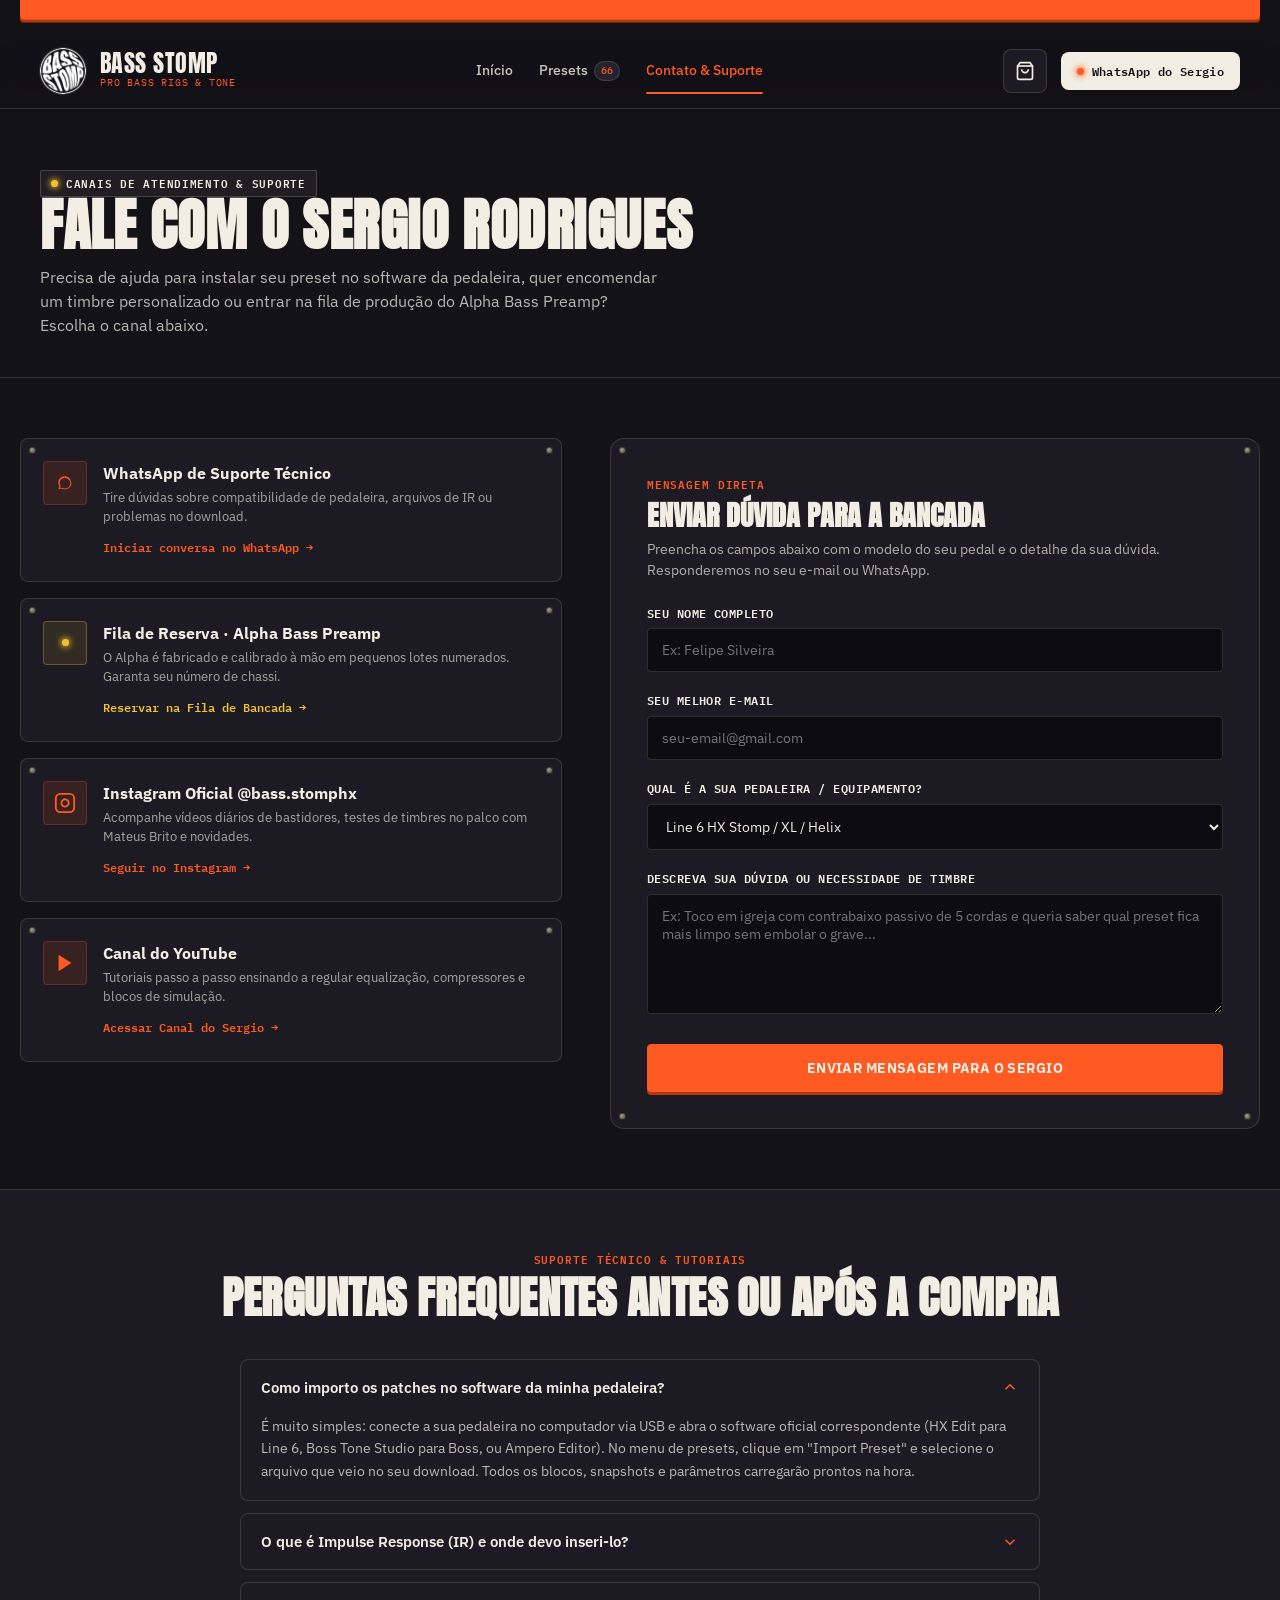
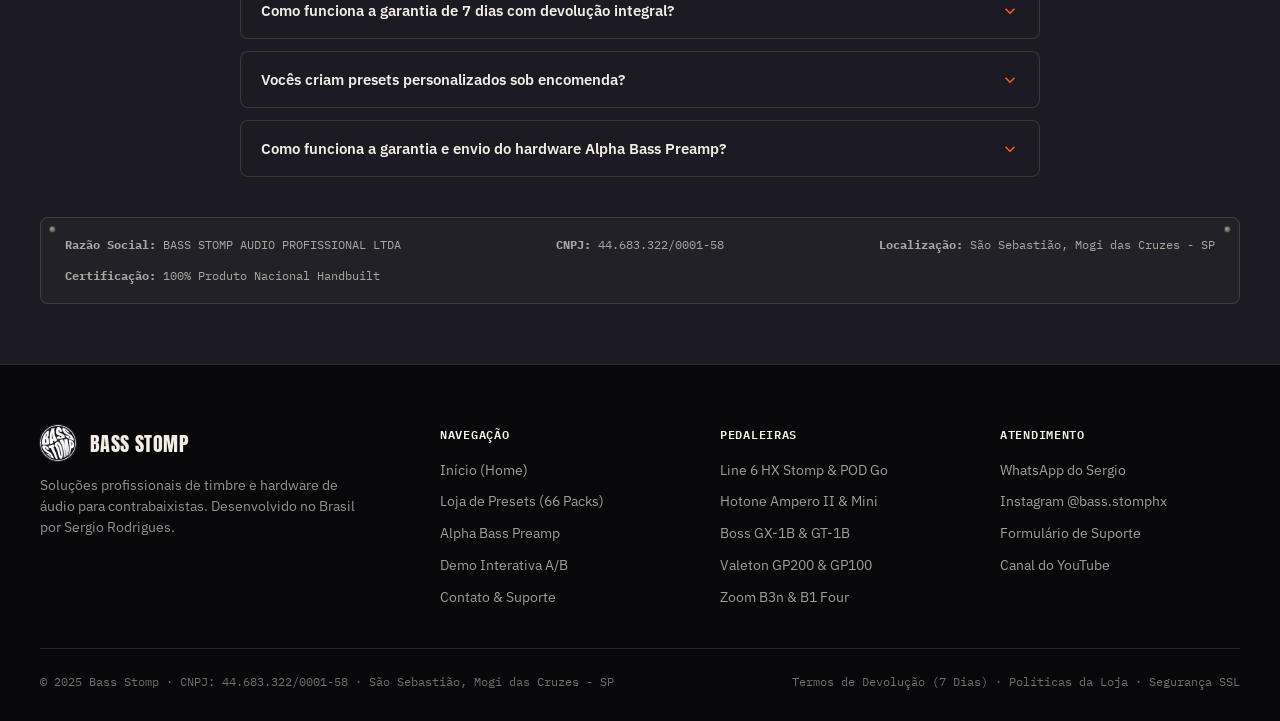
==== contato.html @ bd91298a "feat: website Bass Stomp, catálogo de produtos, scripts e identidade visual" ====
<!DOCTYPE html>
<html lang="pt-BR">
<head>
  <meta charset="UTF-8">
  <meta name="viewport" content="width=device-width, initial-scale=1.0">
  <title>Contato & Suporte Técnico — Fale com Sergio Rodrigues | Bass Stomp</title>
  <meta name="description" content="Tire dúvidas sobre presets para pedaleiras, suporte de instalação em HX Edit, Ampero e Boss, ou reserve seu pedal Alpha Bass Preamp direto com Sergio Rodrigues.">
  
  <!-- Fonts -->
  <link rel="preconnect" href="https://fonts.googleapis.com">
  <link rel="preconnect" href="https://fonts.gstatic.com" crossorigin>
  <link href="https://fonts.googleapis.com/css2?family=Anton&family=IBM+Plex+Mono:ital,wght@0,400;0,500;0,600;0,700;1,400&family=IBM+Plex+Sans:ital,wght@0,400;0,500;0,600;0,700;1,400&display=swap" rel="stylesheet">
  
  <!-- Styles -->
  <link rel="stylesheet" href="assets/css/style.css">
  
  <!-- Favicon -->
  <link rel="icon" type="image/png" href="assets/images/logo.png">
</head>
<body>

  <!-- Top Utility Bar -->
  <div class="top-bar">
    <div class="container top-bar-inner">
      <div class="top-bar-item">
        <span class="led"></span>
        <span>ATENDIMENTO DIRETO COM O FUNDADOR E BAIXISTA SERGIO RODRIGUES</span>
      </div>
      <div class="top-bar-item hide-mobile">
        <span>RESPOSTA RÁPIDA DE BAIXISTA PARA BAIXISTA</span>
      </div>
      <div class="top-bar-item">
        <a href="https://wa.me/5511999999999" target="_blank" class="top-bar-link">
          <svg width="13" height="13" viewBox="0 0 24 24" fill="currentColor"><path d="M12.031 6.172c-3.181 0-5.767 2.586-5.768 5.766-.001 1.298.38 2.27 1.019 3.287l-.711 2.598 2.669-.699c.969.54 1.771.821 2.79.822h.001c3.182 0 5.768-2.587 5.768-5.768 0-3.18-2.586-5.766-5.769-5.766zm6.91 5.766c-.001 3.816-3.102 6.918-6.909 6.918-1.22 0-2.378-.32-3.411-.93l-3.801.996 1.017-3.714c-.694-1.077-1.066-2.316-1.066-3.61 0-3.816 3.102-6.918 6.909-6.918 3.808.001 6.909 3.103 6.909 6.918z"/></svg>
          Abrir WhatsApp Direto
        </a>
      </div>
    </div>
  </div>

  <!-- Header -->
  <header class="site-header">
    <div class="container header-inner">
      
      <!-- Brand Lockup -->
      <a href="index.html" class="brand-lockup">
        <div class="brand-seal">
          <img src="assets/images/logo.png" alt="Selo Bass Stomp" />
        </div>
        <div class="brand-text">
          <span class="brand-name">BASS STOMP</span>
          <span class="brand-tagline">Pro Bass Rigs & Tone</span>
        </div>
      </a>

      <!-- Navigation Links -->
      <nav class="main-nav">
        <a href="index.html" class="nav-link">Início</a>
        <a href="loja.html" class="nav-link">
          Presets
          <span class="nav-badge-count">66</span>
        </a>
        <a href="contato.html" class="nav-link active">Contato & Suporte</a>
      </nav>

      <!-- Actions (Cart & CTA) -->
      <div class="header-actions">
        <button id="cart-trigger" class="btn-cart" aria-label="Abrir Carrinho">
          <svg width="20" height="20" viewBox="0 0 24 24" fill="none" stroke="currentColor" stroke-width="2"><path d="M6 2L3 6v14a2 2 0 0 0 2 2h14a2 2 0 0 0 2-2V6l-3-4z"></path><line x1="3" y1="6" x2="21" y2="6"></line><path d="M16 10a4 4 0 0 1-8 0"></path></svg>
          <span id="cart-badge" class="cart-count" style="display: none;">0</span>
        </button>

        <a href="https://wa.me/5511999999999" target="_blank" class="btn-whatsapp-header hide-mobile">
          <span class="led orange"></span>
          WhatsApp do Sergio
        </a>

        <button id="menu-toggle-btn" class="btn-menu-toggle" aria-label="Abrir Menu">
          <svg width="22" height="22" viewBox="0 0 24 24" fill="none" stroke="currentColor" stroke-width="2"><line x1="3" y1="12" x2="21" y2="12"></line><line x1="3" y1="6" x2="21" y2="6"></line><line x1="3" y1="18" x2="21" y2="18"></line></svg>
        </button>
      </div>

    </div>
  </header>

  <!-- Mobile Drawer Menu -->
  <div id="mobile-drawer-nav" class="mobile-nav-drawer">
    <a href="index.html" class="mobile-nav-link" onclick="document.getElementById('mobile-drawer-nav').classList.remove('active')">
      <span>Início</span>
    </a>
    <a href="loja.html" class="mobile-nav-link" onclick="document.getElementById('mobile-drawer-nav').classList.remove('active')">
      <span>Presets</span>
      <span class="nav-badge-count">66 packs</span>
    </a>
    <a href="contato.html" class="mobile-nav-link" onclick="document.getElementById('mobile-drawer-nav').classList.remove('active')">
      <span>Contato & Suporte</span>
      <span class="led orange"></span>
    </a>
    <a href="https://wa.me/5511999999999" target="_blank" class="btn-primary" style="margin-top: 8px; justify-content: center; font-size: 14px;">
      Tirar Dúvidas no WhatsApp
    </a>
  </div>

  <main>
    <!-- CONTACT HERO -->
    <section class="contact-hero">
      <div class="container">
        <div class="badge-eyebrow">
          <span class="led"></span>
          CANAIS DE ATENDIMENTO & SUPORTE
        </div>
        <h1 class="shop-hero-title">FALE COM O SERGIO RODRIGUES</h1>
        <p class="shop-hero-desc">
          Precisa de ajuda para instalar seu preset no software da pedaleira, quer encomendar um timbre personalizado ou entrar na fila de produção do Alpha Bass Preamp? Escolha o canal abaixo.
        </p>
      </div>
    </section>

    <!-- CONTACT MAIN SECTION -->
    <section>
      <div class="container contact-grid">
        
        <!-- Left Column: Direct Channels Cards -->
        <div class="contact-channels-list">
          
          <!-- Channel 1: WhatsApp Suporte -->
          <a href="https://wa.me/5511999999999?text=Ol%C3%A1%20Sergio,%20preciso%20de%20suporte%20t%C3%A9cnico%20com%20um%20pack%20da%20Bass%20Stomp!" target="_blank" class="contact-card plate">
            <div class="screw tl"></div><div class="screw tr"></div>
            <div class="contact-card-icon">
              <svg width="22" height="22" viewBox="0 0 24 24" fill="currentColor"><path d="M12.031 6.172c-3.181 0-5.767 2.586-5.768 5.766-.001 1.298.38 2.27 1.019 3.287l-.711 2.598 2.669-.699c.969.54 1.771.821 2.79.822h.001c3.182 0 5.768-2.587 5.768-5.768 0-3.18-2.586-5.766-5.769-5.766zm6.91 5.766c-.001 3.816-3.102 6.918-6.909 6.918-1.22 0-2.378-.32-3.411-.93l-3.801.996 1.017-3.714c-.694-1.077-1.066-2.316-1.066-3.61 0-3.816 3.102-6.918 6.909-6.918 3.808.001 6.909 3.103 6.909 6.918z"/></svg>
            </div>
            <div class="contact-card-info">
              <h4>WhatsApp de Suporte Técnico</h4>
              <p>Tire dúvidas sobre compatibilidade de pedaleira, arquivos de IR ou problemas no download.</p>
              <span class="contact-card-cta">Iniciar conversa no WhatsApp →</span>
            </div>
          </a>

          <!-- Channel 2: Reserva Alpha Preamp -->
          <a href="https://wa.me/5511999999999?text=Ol%C3%A1%20Sergio,%20quero%20reservar%20uma%20unidade%20do%20Alpha%20Bass%20Preamp%20na%20bancada!" target="_blank" class="contact-card plate">
            <div class="screw tl"></div><div class="screw tr"></div>
            <div class="contact-card-icon" style="color: var(--led); background: rgba(242,194,48,0.1); border-color: rgba(242,194,48,0.3);">
              <span class="led"></span>
            </div>
            <div class="contact-card-info">
              <h4>Fila de Reserva · Alpha Bass Preamp</h4>
              <p>O Alpha é fabricado e calibrado à mão em pequenos lotes numerados. Garanta seu número de chassi.</p>
              <span class="contact-card-cta" style="color: var(--led);">Reservar na Fila de Bancada →</span>
            </div>
          </a>

          <!-- Channel 3: Instagram Oficial -->
          <a href="https://www.instagram.com/bass.stomphx" target="_blank" class="contact-card plate">
            <div class="screw tl"></div><div class="screw tr"></div>
            <div class="contact-card-icon">
              <svg width="22" height="22" viewBox="0 0 24 24" fill="none" stroke="currentColor" stroke-width="2"><rect x="2" y="2" width="20" height="20" rx="5" ry="5"></rect><path d="M16 11.37A4 4 0 1 1 12.63 8 4 4 0 0 1 16 11.37z"></path><line x1="17.5" y1="6.5" x2="17.51" y2="6.5"></line></svg>
            </div>
            <div class="contact-card-info">
              <h4>Instagram Oficial @bass.stomphx</h4>
              <p>Acompanhe vídeos diários de bastidores, testes de timbres no palco com Mateus Brito e novidades.</p>
              <span class="contact-card-cta">Seguir no Instagram →</span>
            </div>
          </a>

          <!-- Channel 4: YouTube -->
          <a href="https://www.youtube.com/@sergio.rodrigues" target="_blank" class="contact-card plate">
            <div class="screw tl"></div><div class="screw tr"></div>
            <div class="contact-card-icon">
              <svg width="22" height="22" viewBox="0 0 24 24" fill="currentColor"><polygon points="5 3 19 12 5 21 5 3"></polygon></svg>
            </div>
            <div class="contact-card-info">
              <h4>Canal do YouTube</h4>
              <p>Tutoriais passo a passo ensinando a regular equalização, compressores e blocos de simulação.</p>
              <span class="contact-card-cta">Acessar Canal do Sergio →</span>
            </div>
          </a>

        </div>

        <!-- Right Column: Structured Support Form -->
        <div class="contact-form-plate plate">
          <div class="screw tl"></div><div class="screw tr"></div><div class="screw bl"></div><div class="screw br"></div>
          
          <div style="margin-bottom: 24px;">
            <div class="section-kicker">MENSAGEM DIRETA</div>
            <h3 style="font-family: var(--font-display); font-size: 28px; line-height: 1.1; margin-bottom: 8px;">
              ENVIAR DÚVIDA PARA A BANCADA
            </h3>
            <p style="font-size: 14px; color: rgba(242,238,228,0.7); line-height: 1.5;">
              Preencha os campos abaixo com o modelo do seu pedal e o detalhe da sua dúvida. Responderemos no seu e-mail ou WhatsApp.
            </p>
          </div>

          <form id="contact-support-form">
            
            <div class="form-group">
              <label class="form-label">Seu Nome Completo</label>
              <input type="text" name="name" required class="form-input" placeholder="Ex: Felipe Silveira" />
            </div>

            <div class="form-group">
              <label class="form-label">Seu Melhor E-mail</label>
              <input type="email" name="email" required class="form-input" placeholder="seu-email@gmail.com" />
            </div>

            <div class="form-group">
              <label class="form-label">Qual é a sua Pedaleira / Equipamento?</label>
              <select name="pedal" class="form-select">
                <option value="Line 6 HX Stomp / XL / Helix">Line 6 HX Stomp / XL / Helix</option>
                <option value="Line 6 POD Go">Line 6 POD Go / POD Express</option>
                <option value="Hotone Ampero II Stomp / Stage">Hotone Ampero II Stomp / Stage</option>
                <option value="Hotone Ampero Mini / One">Hotone Ampero Mini / One</option>
                <option value="Boss GX-1B / GT-1B">Boss GX-1B / GT-1B</option>
                <option value="Valeton GP200 / GP100">Valeton GP200 / GP100</option>
                <option value="Zoom B3n / B1 Four / B3">Zoom B3n / B1 Four / B3</option>
                <option value="Alpha Bass Preamp (Hardware)">Interesse no Alpha Bass Preamp (Hardware)</option>
                <option value="Outro / Baixo Direto na Mesa">Outro / Baixo Direto na Mesa</option>
              </select>
            </div>

            <div class="form-group">
              <label class="form-label">Descreva sua Dúvida ou Necessidade de Timbre</label>
              <textarea name="message" required class="form-textarea" placeholder="Ex: Toco em igreja com contrabaixo passivo de 5 cordas e queria saber qual preset fica mais limpo sem embolar o grave..."></textarea>
            </div>

            <button type="submit" class="btn-primary" style="width: 100%; justify-content: center; padding: 14px; font-size: 14px; margin-top: 10px;">
              Enviar Mensagem para o Sergio
            </button>

          </form>

        </div>

      </div>
    </section>

    <!-- SECTION: TECHNICAL FAQ DE INSTALAÇÃO & COMPATIBILIDADE -->
    <section class="section-faq" style="background: var(--ink-soft); border-top: 1px solid var(--line-dark);">
      <div class="container">
        
        <div style="text-align: center; margin-bottom: 40px;">
          <div class="section-kicker">SUPORTE TÉCNICO & TUTORIAIS</div>
          <h2 class="section-title">PERGUNTAS FREQUENTES ANTES OU APÓS A COMPRA</h2>
        </div>

        <div class="faq-grid">
          
          <div class="faq-item open">
            <button class="faq-question">
              <span>Como importo os patches no software da minha pedaleira?</span>
              <svg width="18" height="18" viewBox="0 0 24 24" fill="none" stroke="currentColor" stroke-width="2"><polyline points="6 9 12 15 18 9"></polyline></svg>
            </button>
            <div class="faq-answer">
              É muito simples: conecte a sua pedaleira no computador via USB e abra o software oficial correspondente (HX Edit para Line 6, Boss Tone Studio para Boss, ou Ampero Editor). No menu de presets, clique em "Import Preset" e selecione o arquivo que veio no seu download. Todos os blocos, snapshots e parâmetros carregarão prontos na hora.
            </div>
          </div>

          <div class="faq-item">
            <button class="faq-question">
              <span>O que é Impulse Response (IR) e onde devo inseri-lo?</span>
              <svg width="18" height="18" viewBox="0 0 24 24" fill="none" stroke="currentColor" stroke-width="2"><polyline points="6 9 12 15 18 9"></polyline></svg>
            </button>
            <div class="faq-answer">
              O Impulse Response é a captura acústica real de alta fidelidade de uma caixa acústica de baixo de estúdio (como Ampeg 8x10 ou Aguilar 4x10) com microfones valvulados. Dentro do software da sua pedaleira, importe o arquivo `.wav` na aba "Impulses" e verifique se o bloco de IR do patch está apontando para o slot onde você o colocou.
            </div>
          </div>

          <div class="faq-item">
            <button class="faq-question">
              <span>Como funciona a garantia de 7 dias com devolução integral?</span>
              <svg width="18" height="18" viewBox="0 0 24 24" fill="none" stroke="currentColor" stroke-width="2"><polyline points="6 9 12 15 18 9"></polyline></svg>
            </button>
            <div class="faq-answer">
              A Bass Stomp oferece garantia incondicional de 7 dias. Você tem uma semana inteira para testar os presets no seu ensaio, culto ou gravação. Se você achar que o timbre não encaixou no seu instrumento, envie uma mensagem no WhatsApp do Sergio informando o e-mail da compra e faremos o estorno integral via Pix ou cartão.
            </div>
          </div>

          <div class="faq-item">
            <button class="faq-question">
              <span>Vocês criam presets personalizados sob encomenda?</span>
              <svg width="18" height="18" viewBox="0 0 24 24" fill="none" stroke="currentColor" stroke-width="2"><polyline points="6 9 12 15 18 9"></polyline></svg>
            </button>
            <div class="faq-answer">
              Sim! Caso você toque em uma banda com repertório muito específico ou queira emular o timbre exato de um baixista de referência, mande uma mensagem pelo formulário acima ou diretamente no WhatsApp do Sergio com os detalhes do seu som.
            </div>
          </div>

          <div class="faq-item">
            <button class="faq-question">
              <span>Como funciona a garantia e envio do hardware Alpha Bass Preamp?</span>
              <svg width="18" height="18" viewBox="0 0 24 24" fill="none" stroke="currentColor" stroke-width="2"><polyline points="6 9 12 15 18 9"></polyline></svg>
            </button>
            <div class="faq-answer">
              O pedal Alpha Bass Preamp possui 1 ano de garantia total contra qualquer defeito de fabricação. Cada unidade é montada com componentes analógicos selecionados de baixo ruído, testada em bancada e enviada para todo o Brasil com código de rastreamento pelos Correios ou transportadora.
            </div>
          </div>

        </div>

        <!-- Official Registry Details Strip -->
        <div class="company-badge-strip plate">
          <div class="screw tl"></div><div class="screw tr"></div>
          <div>
            <strong>Razão Social:</strong> BASS STOMP AUDIO PROFISSIONAL LTDA
          </div>
          <div>
            <strong>CNPJ:</strong> 44.683.322/0001-58
          </div>
          <div>
            <strong>Localização:</strong> São Sebastião, Mogi das Cruzes - SP
          </div>
          <div>
            <strong>Certificação:</strong> 100% Produto Nacional Handbuilt
          </div>
        </div>

      </div>
    </section>

  </main>

  <!-- FOOTER -->
  <footer class="site-footer">
    <div class="container">
      
      <!-- Links Grid -->
      <div class="footer-grid">
        <div>
          <div class="brand-lockup">
            <div class="brand-seal" style="width: 36px; height: 36px;">
              <img src="assets/images/logo.png" alt="Selo Bass Stomp" />
            </div>
            <span class="brand-name" style="font-size: 20px;">BASS STOMP</span>
          </div>
          <p class="footer-brand-p">
            Soluções profissionais de timbre e hardware de áudio para contrabaixistas. Desenvolvido no Brasil por Sergio Rodrigues.
          </p>
        </div>

        <div>
          <div class="footer-col-title">Navegação</div>
          <ul class="footer-links">
            <li><a href="index.html">Início (Home)</a></li>
            <li><a href="loja.html">Loja de Presets (66 Packs)</a></li>
            <li><a href="index.html#alpha-preamp">Alpha Bass Preamp</a></li>
            <li><a href="index.html#demo-alpha">Demo Interativa A/B</a></li>
            <li><a href="contato.html">Contato & Suporte</a></li>
          </ul>
        </div>

        <div>
          <div class="footer-col-title">Pedaleiras</div>
          <ul class="footer-links">
            <li><a href="loja.html">Line 6 HX Stomp & POD Go</a></li>
            <li><a href="loja.html">Hotone Ampero II & Mini</a></li>
            <li><a href="loja.html">Boss GX-1B & GT-1B</a></li>
            <li><a href="loja.html">Valeton GP200 & GP100</a></li>
            <li><a href="loja.html">Zoom B3n & B1 Four</a></li>
          </ul>
        </div>

        <div>
          <div class="footer-col-title">Atendimento</div>
          <ul class="footer-links">
            <li><a href="https://wa.me/5511999999999" target="_blank">WhatsApp do Sergio</a></li>
            <li><a href="https://www.instagram.com/bass.stomphx" target="_blank">Instagram @bass.stomphx</a></li>
            <li><a href="contato.html">Formulário de Suporte</a></li>
            <li><a href="index.html#videos">Canal do YouTube</a></li>
          </ul>
        </div>
      </div>

      <!-- Bottom Bar -->
      <div class="footer-bottom">
        <div>
          © 2025 Bass Stomp · CNPJ: 44.683.322/0001-58 · São Sebastião, Mogi das Cruzes - SP
        </div>
        <div>
          <span>Termos de Devolução (7 Dias)</span> · 
          <span>Políticas da Loja</span> · 
          <span>Segurança SSL</span>
        </div>
      </div>

    </div>
  </footer>

  <!-- CART DRAWER OVERLAY -->
  <div id="cart-drawer-overlay" class="cart-drawer-overlay">
    <div class="cart-drawer">
      <div class="cart-header">
        <div class="cart-title">SEU CARRINHO</div>
        <button id="cart-close" class="btn-close-modal" style="position: static;" aria-label="Fechar">✕</button>
      </div>

      <div id="cart-items-container" class="cart-items-list">
        <!-- Cart Items -->
      </div>

      <div class="cart-footer">
        <div class="cart-total-row">
          <span>Total:</span>
          <strong id="cart-total-val">R$ 0,00</strong>
        </div>
        <button id="btn-checkout" class="btn-checkout">
          Finalizar Compra Segura
        </button>
      </div>
    </div>
  </div>

  <!-- Scripts -->
  <script src="assets/js/products-data.js"></script>
  <script src="assets/js/main.js"></script>
</body>
</html>
---- assets/css/style.css ----
/* ==========================================================================
   BASS STOMP — DESIGN SYSTEM & STORE STYLES
   Visual Identity Spec: bass-stomp-design-tokens.md
   ========================================================================== */

@import url('https://fonts.googleapis.com/css2?family=Anton&family=IBM+Plex+Mono:ital,wght@0,400;0,500;0,600;0,700;1,400&family=IBM+Plex+Sans:ital,wght@0,400;0,500;0,600;0,700;1,400&display=swap');

:root {
  /* Brand Palette */
  --ink: #131217;
  --bone: #F2EEE4;
  --paper: #FBF9F4;
  --orange: #FF5A22;
  --orange-dim: #D6431A;
  --lowend: #26324F;
  --led: #F2C230;
  --line-dark: rgba(242, 238, 228, 0.14);
  --line-light: rgba(19, 18, 23, 0.14);
  --ink-soft: #1c1a22;
  --ink-surface: #24222c;

  /* Typography */
  --font-display: 'Anton', sans-serif;
  --font-body: 'IBM Plex Sans', -apple-system, BlinkMacSystemFont, sans-serif;
  --font-mono: 'IBM Plex Mono', monospace;

  /* Layout */
  --container-max: 1240px;
  --radius-sm: 4px;
  --radius-md: 8px;
  --radius-lg: 14px;
  --radius-pill: 9999px;
  --transition: all 0.22s cubic-bezier(0.16, 1, 0.3, 1);
}

/* Reset & Base */
*, *::before, *::after {
  box-sizing: border-box;
  margin: 0;
  padding: 0;
}

html {
  font-size: 16px;
  scroll-behavior: smooth;
  -webkit-text-size-adjust: 100%;
}

body {
  background-color: var(--ink);
  color: var(--bone);
  font-family: var(--font-body);
  line-height: 1.55;
  -webkit-font-smoothing: antialiased;
  -moz-osx-font-smoothing: grayscale;
  overflow-x: hidden;
}

img {
  max-width: 100%;
  height: auto;
  display: block;
}

a {
  color: inherit;
  text-decoration: none;
  transition: var(--transition);
}

button, input, select, textarea {
  font-family: inherit;
  font-size: inherit;
  color: inherit;
}

button {
  cursor: pointer;
  border: none;
  background: none;
}

.container {
  width: 100%;
  max-width: var(--container-max);
  margin-left: auto;
  margin-right: auto;
  padding-left: 20px;
  padding-right: 20px;
}

/* Halftone Texture Overlay (Hero only) */
.hero.has-halftone::before {
  content: "";
  position: absolute;
  inset: 0;
  background-image: radial-gradient(rgba(242, 238, 228, 0.07) 1.5px, transparent 1.5px);
  background-size: 14px 14px;
  pointer-events: none;
  z-index: 1;
}

/* Plate / Hardware Screw Aesthetic */
.plate {
  position: relative;
  background: var(--ink-soft);
  border: 1px solid var(--line-dark);
  border-radius: var(--radius-sm);
}
.screw {
  position: absolute;
  width: 7px;
  height: 7px;
  border-radius: 50%;
  background: radial-gradient(circle at 35% 30%, #a8a297, #534e45 75%);
  box-shadow: inset 0 0 0 1px rgba(0, 0, 0, 0.5);
  pointer-events: none;
}
.screw.tl { top: 8px; left: 8px; }
.screw.tr { top: 8px; right: 8px; }
.screw.bl { bottom: 8px; left: 8px; }
.screw.br { bottom: 8px; right: 8px; }

/* LED Indicator */
.led {
  display: inline-block;
  width: 7px;
  height: 7px;
  border-radius: 50%;
  background-color: var(--led);
  box-shadow: 0 0 6px 1px var(--led);
  animation: ledPulse 2s infinite ease-in-out;
}
.led.orange {
  background-color: var(--orange);
  box-shadow: 0 0 6px 1px var(--orange);
}
@keyframes ledPulse {
  0%, 100% { opacity: 1; transform: scale(1); }
  50% { opacity: 0.65; transform: scale(0.92); }
}

/* Footswitch Graphic */
.footswitch-ring {
  width: 24px;
  height: 24px;
  border-radius: 50%;
  border: 2px solid var(--orange);
  display: inline-flex;
  align-items: center;
  justify-content: center;
  position: relative;
}
.footswitch-ring::after {
  content: "";
  width: 6px;
  height: 6px;
  border-radius: 50%;
  background: var(--orange);
}

/* Eyebrow badge — Dymo / Stamped Gear Label */
.badge-eyebrow {
  display: inline-flex;
  align-items: center;
  gap: 8px;
  font-family: var(--font-mono);
  font-size: 10.5px;
  font-weight: 600;
  letter-spacing: 0.07em;
  text-transform: uppercase;
  color: var(--bone);
  background: rgba(242, 238, 228, 0.06);
  border: 1px solid rgba(242, 238, 228, 0.18);
  padding: 4px 10px;
  border-radius: 2px;
}

/* ==========================================================================
   TOP UTILITY BAR
   ========================================================================== */
.top-bar {
  background: #0b0a0d;
  border-bottom: 1px solid var(--line-dark);
  padding: 8px 0;
  font-family: var(--font-mono);
  font-size: 11px;
  color: rgba(242, 238, 228, 0.7);
  letter-spacing: 0.03em;
}
.top-bar-inner {
  display: flex;
  align-items: center;
  justify-content: space-between;
  gap: 16px;
}
.top-bar-item {
  display: flex;
  align-items: center;
  gap: 8px;
}
.top-bar-link {
  color: var(--bone);
  font-weight: 600;
  display: flex;
  align-items: center;
  gap: 6px;
}
.top-bar-link:hover {
  color: var(--orange);
}

/* ==========================================================================
   SITE HEADER & NAV
   ========================================================================== */
.site-header {
  position: sticky;
  top: 0;
  z-index: 100;
  background: rgba(19, 18, 23, 0.94);
  backdrop-filter: blur(12px);
  -webkit-backdrop-filter: blur(12px);
  border-bottom: 1px solid var(--line-dark);
  transition: var(--transition);
}
.header-inner {
  display: flex;
  align-items: center;
  justify-content: space-between;
  height: 74px;
}

/* Horizontal Brand Lockup */
.brand-lockup {
  display: flex;
  align-items: center;
  gap: 14px;
}
.brand-seal {
  width: 46px;
  height: 46px;
  border-radius: 50%;
  background: var(--ink);
  display: flex;
  align-items: center;
  justify-content: center;
  box-shadow: 0 0 0 1px var(--line-dark);
  flex-shrink: 0;
  overflow: hidden;
}
.brand-seal img {
  width: 100%;
  height: 100%;
  object-fit: contain;
  filter: invert(1);
}
.brand-text {
  display: flex;
  flex-direction: column;
}
.brand-name {
  font-family: var(--font-display);
  font-size: 24px;
  line-height: 0.95;
  letter-spacing: 0.02em;
  color: var(--bone);
}
.brand-tagline {
  font-family: var(--font-mono);
  font-size: 10px;
  color: var(--orange);
  letter-spacing: 0.08em;
  text-transform: uppercase;
}

/* Navigation Links */
.main-nav {
  display: flex;
  align-items: center;
  gap: 26px;
}
.nav-link {
  font-size: 14px;
  font-weight: 500;
  color: rgba(242, 238, 228, 0.82);
  display: flex;
  align-items: center;
  gap: 6px;
  position: relative;
  padding: 8px 0;
}
.nav-link:hover, .nav-link.active {
  color: var(--bone);
}
.nav-link::after {
  content: "";
  position: absolute;
  bottom: 0;
  left: 0;
  width: 0;
  height: 2px;
  background: var(--orange);
  transition: var(--transition);
}
.nav-link:hover::after, .nav-link.active::after {
  width: 100%;
}
.nav-badge-count {
  font-family: var(--font-mono);
  font-size: 10px;
  background: var(--ink-surface);
  color: var(--orange);
  padding: 1px 6px;
  border-radius: var(--radius-pill);
  border: 1px solid var(--line-dark);
}

/* Header Actions */
.header-actions {
  display: flex;
  align-items: center;
  gap: 14px;
}
.btn-cart {
  position: relative;
  width: 44px;
  height: 44px;
  border-radius: var(--radius-md);
  background: var(--ink-soft);
  border: 1px solid var(--line-dark);
  display: flex;
  align-items: center;
  justify-content: center;
  color: var(--bone);
  transition: var(--transition);
}
.btn-cart:hover {
  border-color: var(--orange);
  color: var(--orange);
}
.cart-count {
  position: absolute;
  top: -6px;
  right: -6px;
  background: var(--orange);
  color: var(--paper);
  font-family: var(--font-mono);
  font-size: 11px;
  font-weight: 700;
  min-width: 20px;
  height: 20px;
  border-radius: 50%;
  display: flex;
  align-items: center;
  justify-content: center;
  box-shadow: 0 2px 6px rgba(0, 0, 0, 0.4);
}
.btn-whatsapp-header {
  display: inline-flex;
  align-items: center;
  gap: 8px;
  font-family: var(--font-mono);
  font-size: 12px;
  font-weight: 600;
  letter-spacing: 0.03em;
  color: var(--ink);
  background: var(--bone);
  padding: 10px 16px;
  border-radius: var(--radius-md);
  transition: var(--transition);
}
.btn-whatsapp-header:hover {
  background: var(--orange);
  color: var(--bone);
}
.btn-menu-toggle {
  display: none;
  width: 42px;
  height: 42px;
  border-radius: var(--radius-md);
  background: var(--ink-soft);
  border: 1px solid var(--line-dark);
  align-items: center;
  justify-content: center;
  color: var(--bone);
}

/* ==========================================================================
   HERO SECTION
   ========================================================================== */
.hero {
  position: relative;
  padding: 60px 0 80px;
  border-bottom: 1px solid var(--line-dark);
  overflow: hidden;
}
.hero::after {
  content: "";
  position: absolute;
  right: 0;
  bottom: 0;
  width: 600px;
  height: 600px;
  background: radial-gradient(circle, rgba(255, 90, 34, 0.08) 0%, transparent 70%);
  pointer-events: none;
}
.hero-grid {
  display: grid;
  grid-template-columns: 1.15fr 0.85fr;
  gap: 50px;
  align-items: center;
  position: relative;
  z-index: 2;
}
.hero-content {
  display: flex;
  flex-direction: column;
}
.hero-title {
  font-family: var(--font-display);
  font-size: clamp(48px, 6.2vw, 84px);
  line-height: 0.92;
  letter-spacing: 0.01em;
  text-transform: uppercase;
  margin-top: 18px;
  margin-bottom: 22px;
}
.hero-title .highlight-orange {
  color: var(--orange);
}
.hero-desc {
  font-size: 18px;
  line-height: 1.6;
  color: rgba(242, 238, 228, 0.84);
  max-width: 580px;
  margin-bottom: 32px;
}
.hero-actions {
  display: flex;
  flex-wrap: wrap;
  align-items: center;
  gap: 16px;
  margin-bottom: 36px;
}
.btn-primary {
  display: inline-flex;
  align-items: center;
  justify-content: center;
  gap: 10px;
  background: var(--orange);
  color: var(--bone);
  font-family: var(--font-body);
  font-size: 14.5px;
  font-weight: 700;
  letter-spacing: 0.03em;
  text-transform: uppercase;
  padding: 14px 24px;
  border-radius: 4px;
  border: 1px solid var(--orange);
  box-shadow: 0 3px 0 #b3380e;
  transition: var(--transition);
}
.btn-primary:hover {
  background: var(--orange-dim);
  border-color: var(--orange-dim);
  box-shadow: 0 1px 0 #b3380e;
  transform: translateY(2px);
}
.btn-secondary {
  display: inline-flex;
  align-items: center;
  justify-content: center;
  gap: 10px;
  background: transparent;
  color: var(--bone);
  font-family: var(--font-mono);
  font-size: 13px;
  font-weight: 600;
  letter-spacing: 0.02em;
  padding: 13px 22px;
  border-radius: 4px;
  border: 1px solid var(--line-dark);
  transition: var(--transition);
}
.btn-secondary:hover {
  background: rgba(242, 238, 228, 0.06);
  border-color: var(--bone);
  color: var(--bone);
}

/* Hero Rig Specs Inscription Bar (Replaces generic SaaS counters) */
.hero-rig-specs {
  display: flex;
  flex-direction: column;
  gap: 10px;
  padding-top: 24px;
  border-top: 1px solid var(--line-dark);
}
.rig-spec-item {
  display: flex;
  align-items: baseline;
  gap: 12px;
}
.rig-spec-code {
  font-family: var(--font-mono);
  font-size: 11px;
  font-weight: 600;
  letter-spacing: 0.06em;
  color: var(--orange);
  background: rgba(255, 90, 34, 0.1);
  border: 1px solid rgba(255, 90, 34, 0.25);
  padding: 2px 7px;
  border-radius: 2px;
  flex-shrink: 0;
}
.rig-spec-desc {
  font-size: 13.5px;
  color: rgba(242, 238, 228, 0.72);
}

/* Hero Visual / Sergio Photo Frame */
.hero-visual {
  position: relative;
}
.sergio-card {
  position: relative;
  background: var(--ink-soft);
  border: 1px solid var(--line-dark);
  border-radius: var(--radius-lg);
  overflow: hidden;
  box-shadow: 0 24px 48px rgba(0, 0, 0, 0.5);
}
.sergio-photo-wrap {
  position: relative;
  aspect-ratio: 4 / 4.8;
  overflow: hidden;
  background: #0a090c;
}
.sergio-photo-wrap img {
  width: 100%;
  height: 100%;
  object-fit: cover;
  object-position: top center;
  filter: contrast(1.1) grayscale(0.2);
  transition: transform 0.6s ease;
}
.sergio-card:hover .sergio-photo-wrap img {
  transform: scale(1.03);
}
.sergio-photo-overlay {
  position: absolute;
  inset: 0;
  background: linear-gradient(to top, rgba(19, 18, 23, 0.95) 0%, rgba(19, 18, 23, 0.2) 50%, transparent 100%);
}
.sergio-badge-seal {
  position: absolute;
  top: 18px;
  right: 18px;
  width: 64px;
  height: 64px;
  border-radius: 50%;
  background: rgba(19, 18, 23, 0.85);
  backdrop-filter: blur(8px);
  border: 1px solid var(--line-dark);
  display: flex;
  align-items: center;
  justify-content: center;
  z-index: 3;
}
.sergio-badge-seal img {
  width: 80%;
  height: 80%;
  object-fit: contain;
  filter: invert(1);
}
.sergio-caption {
  position: absolute;
  bottom: 0;
  left: 0;
  right: 0;
  padding: 24px;
  z-index: 3;
}
.sergio-name {
  font-family: var(--font-display);
  font-size: 26px;
  letter-spacing: 0.02em;
  margin-bottom: 4px;
}
.sergio-role {
  font-family: var(--font-mono);
  font-size: 12px;
  color: var(--orange);
  letter-spacing: 0.04em;
  margin-bottom: 8px;
}
.sergio-quote {
  font-size: 13px;
  color: rgba(242, 238, 228, 0.76);
  font-style: italic;
}

/* Floating Rig Tag */
.floating-rig-tag {
  position: absolute;
  bottom: -20px;
  left: -20px;
  background: var(--paper);
  color: var(--ink);
  border-radius: var(--radius-md);
  padding: 14px 18px;
  box-shadow: 0 16px 32px rgba(0, 0, 0, 0.4);
  border: 1px solid var(--line-light);
  display: flex;
  align-items: center;
  gap: 12px;
  z-index: 4;
}
.rig-icon {
  width: 36px;
  height: 36px;
  background: var(--ink);
  color: var(--bone);
  border-radius: 50%;
  display: flex;
  align-items: center;
  justify-content: center;
}
.rig-info {
  display: flex;
  flex-direction: column;
}
.rig-title {
  font-family: var(--font-body);
  font-size: 13px;
  font-weight: 700;
  line-height: 1.2;
}
.rig-sub {
  font-family: var(--font-mono);
  font-size: 10.5px;
  color: #6c665a;
}

/* ==========================================================================
   PEDALBOARD SELECTOR SECTION (CLEAR CONTRAST BREAK: BONE / PAPER)
   ========================================================================== */
.section-pedaleiras {
  padding: 70px 0 60px;
  background: var(--bone);
  color: var(--ink);
  border-bottom: 1px solid var(--line-light);
}
.section-pedaleiras .section-kicker {
  font-family: var(--font-mono);
  font-size: 11px;
  font-weight: 600;
  letter-spacing: 0.08em;
  color: var(--orange-dim);
  text-transform: uppercase;
  margin-bottom: 8px;
}
.section-pedaleiras .section-title {
  font-family: var(--font-display);
  font-size: clamp(32px, 4vw, 44px);
  line-height: 1;
  letter-spacing: 0.01em;
  color: var(--ink);
}
.section-pedaleiras .section-sub {
  font-size: 15px;
  color: #554f44;
  max-width: 500px;
  margin-top: 6px;
}

/* Brand Filter Tabs (Tactile Toggle Buttons) */
.brand-filters {
  display: flex;
  flex-wrap: wrap;
  gap: 8px;
  margin-bottom: 24px;
}
.filter-btn {
  font-family: var(--font-mono);
  font-size: 11.5px;
  font-weight: 600;
  letter-spacing: 0.04em;
  padding: 8px 14px;
  border-radius: 3px;
  background: var(--paper);
  color: #4a453d;
  border: 1px solid rgba(19, 18, 23, 0.16);
  transition: var(--transition);
}
.filter-btn:hover {
  color: var(--ink);
  border-color: rgba(19, 18, 23, 0.35);
  background: #ffffff;
}
.filter-btn.active {
  background: var(--orange);
  color: var(--bone);
  border-color: var(--orange);
}

/* Search Input on Light Section */
.search-box {
  position: relative;
  max-width: 320px;
  width: 100%;
}
.search-box input {
  width: 100%;
  background: var(--paper);
  border: 1px solid rgba(19, 18, 23, 0.2);
  border-radius: 4px;
  padding: 10px 14px 10px 38px;
  font-size: 13px;
  color: var(--ink);
  transition: var(--transition);
}
.search-box input:focus {
  outline: none;
  border-color: var(--orange);
  background: #ffffff;
  box-shadow: 0 0 0 2px rgba(255, 90, 34, 0.2);
}
.search-box svg {
  position: absolute;
  top: 50%;
  left: 12px;
  transform: translateY(-50%);
  color: #726b5e;
  pointer-events: none;
}

/* Pedaleiras Grid on Bone */
.pedaleiras-grid {
  display: grid;
  grid-template-columns: repeat(8, 1fr);
  gap: 14px;
}
.pedal-card {
  background: var(--paper);
  border: 1px solid rgba(19, 18, 23, 0.12);
  border-radius: 4px;
  padding: 16px 12px 14px;
  display: flex;
  flex-direction: column;
  align-items: center;
  text-align: center;
  position: relative;
  transition: var(--transition);
  cursor: pointer;
  box-shadow: 0 2px 6px rgba(19, 18, 23, 0.04);
}
.pedal-card:hover, .pedal-card.active {
  transform: translateY(-3px);
  border-color: var(--orange);
  background: #ffffff;
  box-shadow: 0 8px 20px rgba(19, 18, 23, 0.1);
}
.pedal-thumb-wrap {
  width: 80px;
  height: 80px;
  display: flex;
  align-items: center;
  justify-content: center;
  margin-bottom: 12px;
  filter: drop-shadow(0 4px 8px rgba(0, 0, 0, 0.6));
}
.pedal-thumb-wrap img {
  max-width: 100%;
  max-height: 100%;
  object-fit: contain;
  transition: transform 0.3s ease;
}
.pedal-card:hover .pedal-thumb-wrap img {
  transform: scale(1.08);
}
.pedal-name {
  font-family: var(--font-body);
  font-size: 13px;
  font-weight: 700;
  line-height: 1.25;
  color: var(--ink);
  margin-bottom: 4px;
}
.pedal-count {
  font-family: var(--font-mono);
  font-size: 10.5px;
  color: #6b6457;
}

/* ==========================================================================
   PRODUCTS CATALOG & BEST SELLERS
   ========================================================================== */
.section-products {
  padding: 70px 0 80px;
}
.products-toolbar {
  display: flex;
  align-items: center;
  justify-content: space-between;
  margin-bottom: 28px;
  flex-wrap: wrap;
  gap: 16px;
}
.catalog-controls {
  display: flex;
  align-items: center;
  gap: 16px;
  flex-wrap: wrap;
}
.sort-dropdown {
  background: var(--ink-soft);
  color: var(--bone);
  border: 1px solid var(--line-dark);
  border-radius: var(--radius-sm);
  padding: 7px 12px;
  font-family: var(--font-mono);
  font-size: 12px;
  cursor: pointer;
  transition: var(--transition);
}
.sort-dropdown:focus {
  outline: none;
  border-color: var(--orange);
}

/* Products Grid */
.products-grid {
  display: grid;
  grid-template-columns: repeat(4, 1fr);
  gap: 20px;
}

/* Product Card — Ficha Técnica Design */
.product-card {
  background: var(--ink-soft);
  border: 1px solid var(--line-dark);
  border-radius: var(--radius-md);
  overflow: hidden;
  display: flex;
  flex-direction: column;
  transition: var(--transition);
  position: relative;
}
.product-card:hover {
  transform: translateY(-4px);
  border-color: rgba(255, 90, 34, 0.5);
  box-shadow: 0 16px 36px rgba(0, 0, 0, 0.55);
}

/* Product Media */
.product-media {
  position: relative;
  aspect-ratio: 1 / 1;
  background: #0e0d11;
  overflow: hidden;
  display: flex;
  align-items: center;
  justify-content: center;
}
.product-media img {
  width: 100%;
  height: 100%;
  object-fit: cover;
  transition: transform 0.4s ease;
}
.product-card:hover .product-media img {
  transform: scale(1.05);
}

/* Product Ribbon — Metal Tag / Stamped Ribbon */
.product-ribbon {
  position: absolute;
  top: 10px;
  left: 10px;
  display: inline-flex;
  align-items: center;
  gap: 5px;
  font-family: var(--font-mono);
  font-size: 10px;
  font-weight: 700;
  letter-spacing: 0.06em;
  text-transform: uppercase;
  padding: 3px 8px;
  border-radius: 2px;
  background: rgba(19, 18, 23, 0.92);
  border: 1px solid rgba(242, 238, 228, 0.2);
  color: var(--bone);
  z-index: 2;
}
.product-ribbon.bestseller {
  border-color: var(--led);
  color: var(--led);
}
.product-ribbon.new {
  border-color: var(--orange);
  color: var(--orange);
}

/* Quick View Overlay Button */
.btn-quick-view {
  position: absolute;
  bottom: 12px;
  left: 12px;
  right: 12px;
  background: rgba(19, 18, 23, 0.92);
  backdrop-filter: blur(8px);
  border: 1px solid var(--line-dark);
  color: var(--bone);
  font-family: var(--font-mono);
  font-size: 11.5px;
  font-weight: 600;
  letter-spacing: 0.04em;
  text-transform: uppercase;
  padding: 8px 12px;
  border-radius: var(--radius-sm);
  display: flex;
  align-items: center;
  justify-content: center;
  gap: 6px;
  opacity: 0;
  transform: translateY(10px);
  transition: var(--transition);
  z-index: 3;
}
.product-card:hover .btn-quick-view {
  opacity: 1;
  transform: translateY(0);
}
.btn-quick-view:hover {
  background: var(--orange);
  border-color: var(--orange);
  color: var(--bone);
}

/* Product Content — Ficha Técnica Spec */
.product-body {
  padding: 18px 16px 16px;
  display: flex;
  flex-direction: column;
  flex-grow: 1;
}
.product-pedal-spec {
  font-family: var(--font-mono);
  font-size: 11px;
  font-weight: 500;
  letter-spacing: 0.04em;
  color: rgba(242, 238, 228, 0.6);
  text-transform: uppercase;
  margin-bottom: 6px;
  display: flex;
  align-items: center;
  gap: 6px;
}
.product-pedal-spec .dot {
  color: var(--orange);
}
.product-title {
  font-family: var(--font-body);
  font-size: 16px;
  font-weight: 700;
  line-height: 1.3;
  color: var(--bone);
  margin-bottom: 12px;
  flex-grow: 1;
}
.product-title a:hover {
  color: var(--orange);
}

/* Tech Spec Knobs / Parameters Row */
.product-tech-params {
  display: flex;
  gap: 6px;
  margin-bottom: 14px;
  font-family: var(--font-mono);
  font-size: 10px;
  color: rgba(242, 238, 228, 0.65);
}
.tech-tag {
  background: rgba(242, 238, 228, 0.05);
  border: 1px solid rgba(242, 238, 228, 0.1);
  padding: 2px 7px;
  border-radius: var(--radius-sm);
  letter-spacing: 0.02em;
}

/* Product Footer (Price + Buy Pill) */
.product-footer {
  display: flex;
  align-items: center;
  justify-content: space-between;
  padding-top: 14px;
  border-top: 1px solid var(--line-dark);
}
.price-container {
  display: flex;
  flex-direction: column;
}
.price-old {
  font-family: var(--font-mono);
  font-size: 11px;
  color: rgba(242, 238, 228, 0.45);
  text-decoration: line-through;
  line-height: 1;
  margin-bottom: 2px;
}
.price-current {
  font-family: var(--font-mono);
  font-size: 18px;
  font-weight: 700;
  color: var(--bone);
  line-height: 1;
}

/* Stomp Orange Price Buy CTA (Tactile Gear Button) */
.btn-buy-pill {
  background: var(--orange);
  color: var(--bone);
  font-family: var(--font-mono);
  font-size: 11.5px;
  font-weight: 700;
  letter-spacing: 0.04em;
  text-transform: uppercase;
  padding: 7px 12px;
  border-radius: 3px;
  display: inline-flex;
  align-items: center;
  gap: 6px;
  box-shadow: 0 2px 0 #b3380e;
  transition: var(--transition);
}
.btn-buy-pill:hover {
  background: var(--orange-dim);
  box-shadow: 0 1px 0 #b3380e;
  transform: translateY(1px);
}

/* ==========================================================================
   INTERACTIVE A/B TONE TESTER SECTION
   ========================================================================== */
.section-tone-tester {
  padding: 70px 0;
  background: #0b0a0d;
  border-top: 1px solid var(--line-dark);
  border-bottom: 1px solid var(--line-dark);
  position: relative;
}
.tone-tester-card {
  background: var(--ink-soft);
  border: 1px solid var(--line-dark);
  border-radius: var(--radius-lg);
  padding: 40px;
  position: relative;
}
.tone-tester-grid {
  display: grid;
  grid-template-columns: 1fr 1.2fr;
  gap: 40px;
  align-items: center;
}
.tone-tester-info h3 {
  font-family: var(--font-display);
  font-size: 36px;
  line-height: 1;
  margin-bottom: 14px;
}
.tone-tester-info p {
  color: rgba(242, 238, 228, 0.78);
  font-size: 15px;
  margin-bottom: 24px;
}
.tone-knobs-preview {
  display: flex;
  gap: 16px;
}
.tone-knob-item {
  display: flex;
  flex-direction: column;
  align-items: center;
  gap: 6px;
}
.tone-dial {
  width: 44px;
  height: 44px;
  border-radius: 50%;
  background: conic-gradient(from -130deg, var(--orange) 0deg, var(--orange) 220deg, rgba(242, 238, 228, 0.15) 220deg);
  display: flex;
  align-items: center;
  justify-content: center;
}
.tone-dial::after {
  content: "";
  width: 14px;
  height: 14px;
  border-radius: 50%;
  background: var(--ink);
  border: 2px solid var(--bone);
}
.tone-dial-label {
  font-family: var(--font-mono);
  font-size: 10.5px;
  color: var(--orange);
  letter-spacing: 0.05em;
}

/* Tone Player UI */
.tone-player-box {
  background: #09080c;
  border: 1px solid var(--line-dark);
  border-radius: var(--radius-md);
  padding: 24px;
  display: flex;
  flex-direction: column;
  gap: 20px;
}
.player-head {
  display: flex;
  align-items: center;
  justify-content: space-between;
}
.player-track-info {
  display: flex;
  flex-direction: column;
}
.track-title {
  font-family: var(--font-body);
  font-weight: 700;
  font-size: 15px;
}
.track-spec {
  font-family: var(--font-mono);
  font-size: 11px;
  color: rgba(242, 238, 228, 0.55);
}

/* A/B Switcher Footswitch Bar */
.ab-switcher {
  display: flex;
  background: var(--ink-soft);
  border-radius: var(--radius-pill);
  padding: 4px;
  border: 1px solid var(--line-dark);
}
.ab-btn {
  flex: 1;
  font-family: var(--font-mono);
  font-size: 12px;
  font-weight: 600;
  letter-spacing: 0.04em;
  padding: 10px 18px;
  border-radius: var(--radius-pill);
  color: rgba(242, 238, 228, 0.7);
  display: flex;
  align-items: center;
  justify-content: center;
  gap: 8px;
  transition: var(--transition);
}
.ab-btn.active {
  background: var(--orange);
  color: var(--bone);
  box-shadow: 0 2px 10px rgba(255, 90, 34, 0.4);
}
.ab-btn.bypass.active {
  background: #393645;
  color: var(--bone);
  box-shadow: none;
}

/* Waveform Visualizer */
.waveform-container {
  height: 60px;
  display: flex;
  align-items: center;
  justify-content: center;
  gap: 4px;
  background: rgba(242, 238, 228, 0.03);
  border-radius: var(--radius-sm);
  padding: 0 16px;
}
.wave-bar {
  width: 4px;
  background: rgba(242, 238, 228, 0.2);
  border-radius: 2px;
  transition: height 0.15s ease, background-color 0.2s ease;
}
.playing .wave-bar {
  background: var(--orange);
  animation: wavePulse 1.2s infinite ease-in-out;
}
.bypass-mode.playing .wave-bar {
  background: rgba(242, 238, 228, 0.5);
  animation: wavePulseQuiet 1.2s infinite ease-in-out;
}
@keyframes wavePulse {
  0%, 100% { transform: scaleY(0.3); }
  50% { transform: scaleY(1); }
}
@keyframes wavePulseQuiet {
  0%, 100% { transform: scaleY(0.2); }
  50% { transform: scaleY(0.5); }
}

.player-controls {
  display: flex;
  align-items: center;
  justify-content: space-between;
}
.btn-play-trigger {
  display: inline-flex;
  align-items: center;
  gap: 8px;
  background: var(--bone);
  color: var(--ink);
  font-family: var(--font-mono);
  font-size: 13px;
  font-weight: 700;
  padding: 10px 20px;
  border-radius: var(--radius-pill);
  transition: var(--transition);
}
.btn-play-trigger:hover {
  background: var(--orange);
  color: var(--bone);
}
.player-meta-note {
  font-family: var(--font-mono);
  font-size: 11px;
  color: rgba(242, 238, 228, 0.5);
}

/* ==========================================================================
   ALPHA BASS PREAMP SPOTLIGHT
   ========================================================================== */
.section-alpha {
  padding: 80px 0;
  background: var(--paper);
  color: var(--ink);
  position: relative;
}
.section-alpha .plate {
  background: var(--bone);
  border-color: var(--line-light);
}
.alpha-grid {
  display: grid;
  grid-template-columns: 1fr 1fr;
  gap: 50px;
  align-items: center;
}
.alpha-image-wrap {
  position: relative;
  background: var(--bone);
  border-radius: var(--radius-lg);
  overflow: hidden;
  border: 1px solid var(--line-light);
  box-shadow: 0 16px 36px rgba(19, 18, 23, 0.12);
}
.alpha-image-wrap img {
  width: 100%;
  height: auto;
  object-fit: cover;
}
.alpha-badge-tag {
  position: absolute;
  top: 16px;
  left: 16px;
  background: var(--ink);
  color: var(--bone);
  font-family: var(--font-mono);
  font-size: 10.5px;
  font-weight: 700;
  letter-spacing: 0.06em;
  padding: 4px 10px;
  border-radius: 2px;
}
.alpha-content h2 {
  font-family: var(--font-display);
  font-size: clamp(38px, 4.5vw, 56px);
  line-height: 0.95;
  margin-bottom: 16px;
}
.alpha-desc {
  font-size: 16px;
  color: #43403a;
  line-height: 1.6;
  margin-bottom: 24px;
}
.alpha-specs-list {
  display: grid;
  grid-template-columns: repeat(2, 1fr);
  gap: 14px;
  margin-bottom: 26px;
}
.alpha-spec-card {
  background: var(--paper);
  border: 1px solid var(--line-light);
  border-radius: var(--radius-sm);
  padding: 12px 14px;
}
.alpha-spec-param {
  font-family: var(--font-mono);
  font-size: 11px;
  font-weight: 600;
  color: var(--orange-dim);
  letter-spacing: 0.05em;
  margin-bottom: 4px;
}
.alpha-spec-detail {
  font-size: 13px;
  font-weight: 600;
  color: var(--ink);
}

/* Boutique Handbuilt Serial Plate */
.alpha-serial-plate {
  display: flex;
  flex-direction: column;
  gap: 6px;
  background: var(--paper);
  border: 1px solid var(--line-light);
  border-left: 3px solid var(--orange);
  border-radius: 3px;
  padding: 12px 16px;
  margin-bottom: 24px;
}
.serial-badge {
  display: flex;
  align-items: center;
  gap: 8px;
}
.serial-number {
  font-family: var(--font-mono);
  font-size: 12px;
  font-weight: 700;
  color: var(--ink);
  letter-spacing: 0.05em;
}
.serial-specs {
  font-family: var(--font-mono);
  font-size: 11px;
  color: #6a6458;
  letter-spacing: 0.02em;
}

/* ==========================================================================
   YOUTUBE REVIEWS & VIDEOS SECTION
   ========================================================================== */
.section-videos {
  padding: 70px 0;
  background: var(--ink);
  border-top: 1px solid var(--line-dark);
}
.videos-grid {
  display: grid;
  grid-template-columns: repeat(4, 1fr);
  gap: 20px;
}
.video-card {
  background: var(--ink-soft);
  border: 1px solid var(--line-dark);
  border-radius: var(--radius-md);
  overflow: hidden;
  display: flex;
  flex-direction: column;
  transition: var(--transition);
  cursor: pointer;
}
.video-card:hover {
  transform: translateY(-4px);
  border-color: var(--orange);
}
.video-thumb-wrap {
  position: relative;
  aspect-ratio: 16 / 9;
  background: #000;
  overflow: hidden;
}
.video-thumb-wrap img {
  width: 100%;
  height: 100%;
  object-fit: cover;
  transition: transform 0.4s ease;
}
.video-card:hover .video-thumb-wrap img {
  transform: scale(1.05);
}
.btn-play-video {
  position: absolute;
  inset: 0;
  margin: auto;
  width: 44px;
  height: 44px;
  border-radius: 50%;
  background: rgba(255, 90, 34, 0.9);
  color: var(--bone);
  display: flex;
  align-items: center;
  justify-content: center;
  box-shadow: 0 4px 14px rgba(0, 0, 0, 0.5);
  transition: var(--transition);
}
.video-card:hover .btn-play-video {
  background: var(--orange);
  transform: scale(1.1);
}
.video-body {
  padding: 14px 16px 16px;
}
.video-title {
  font-family: var(--font-body);
  font-size: 14px;
  font-weight: 600;
  line-height: 1.35;
  color: var(--bone);
  margin-bottom: 6px;
  display: -webkit-box;
  -webkit-line-clamp: 2;
  -webkit-box-orient: vertical;
  overflow: hidden;
}
.video-channel {
  font-family: var(--font-mono);
  font-size: 11px;
  color: var(--orange);
}

/* ==========================================================================
   ABOUT SERGIO RODRIGUES SECTION (CLEAR CONTRAST BREAK: BONE / PAPER)
   ========================================================================== */
.section-about {
  padding: 85px 0;
  background: var(--bone);
  color: var(--ink);
  border-top: 1px solid var(--line-light);
}
.section-about .badge-eyebrow {
  background: rgba(19, 18, 23, 0.06);
  border-color: rgba(19, 18, 23, 0.2);
  color: var(--ink);
}
.about-grid {
  display: grid;
  grid-template-columns: 0.9fr 1.1fr;
  gap: 50px;
  align-items: center;
}
.about-image-card {
  position: relative;
  border-radius: 6px;
  overflow: hidden;
  border: 1px solid var(--line-light);
  box-shadow: 0 16px 36px rgba(19, 18, 23, 0.12);
}
.about-image-card img {
  width: 100%;
  height: 100%;
  object-fit: cover;
  filter: grayscale(0.1) contrast(1.05);
}
.about-content h2 {
  font-family: var(--font-display);
  font-size: clamp(34px, 4vw, 48px);
  line-height: 1;
  color: var(--ink);
  margin-bottom: 16px;
}
.about-content p {
  color: #4a453d;
  font-size: 16px;
  line-height: 1.65;
  margin-bottom: 20px;
}
.about-badges-grid {
  display: grid;
  grid-template-columns: repeat(2, 1fr);
  gap: 14px;
  margin-top: 28px;
}
.about-badge {
  background: var(--paper);
  border: 1px solid var(--line-light);
  border-radius: 4px;
  padding: 14px 16px;
}
.about-badge-title {
  font-family: var(--font-mono);
  font-size: 11px;
  font-weight: 600;
  color: var(--orange-dim);
  letter-spacing: 0.04em;
  margin-bottom: 4px;
}
.about-badge-text {
  font-size: 14px;
  font-weight: 600;
  color: var(--ink);
}

/* ==========================================================================
   FOOTER & EMAIL CAPTURE
   ========================================================================== */
.site-footer {
  background: #08070a;
  border-top: 1px solid var(--line-dark);
  padding: 60px 0 30px;
  font-size: 14px;
  color: rgba(242, 238, 228, 0.7);
}
.footer-newsletter-card {
  background: var(--ink-soft);
  border: 1px solid var(--line-dark);
  border-radius: var(--radius-lg);
  padding: 36px 40px;
  margin-bottom: 50px;
  display: grid;
  grid-template-columns: 1.2fr 1fr;
  gap: 30px;
  align-items: center;
}
.newsletter-title {
  font-family: var(--font-display);
  font-size: 28px;
  color: var(--bone);
  line-height: 1.1;
  margin-bottom: 6px;
}
.newsletter-desc {
  font-size: 14px;
  color: rgba(242, 238, 228, 0.75);
}
.newsletter-form {
  display: flex;
  gap: 10px;
}
.newsletter-input {
  flex-grow: 1;
  background: #0f0e13;
  border: 1px solid var(--line-dark);
  border-radius: var(--radius-md);
  padding: 12px 16px;
  color: var(--bone);
  font-size: 14px;
}
.newsletter-input:focus {
  outline: none;
  border-color: var(--orange);
}
.footer-grid {
  display: grid;
  grid-template-columns: 1.5fr repeat(3, 1fr);
  gap: 40px;
  margin-bottom: 40px;
}
.footer-brand-p {
  font-size: 13.5px;
  color: rgba(242, 238, 228, 0.6);
  margin-top: 14px;
  max-width: 320px;
}
.footer-col-title {
  font-family: var(--font-mono);
  font-size: 12px;
  font-weight: 600;
  letter-spacing: 0.06em;
  color: var(--bone);
  text-transform: uppercase;
  margin-bottom: 16px;
}
.footer-links {
  list-style: none;
  display: flex;
  flex-direction: column;
  gap: 10px;
}
.footer-links a {
  color: rgba(242, 238, 228, 0.65);
  font-size: 13.5px;
}
.footer-links a:hover {
  color: var(--orange);
}
.footer-bottom {
  padding-top: 24px;
  border-top: 1px solid var(--line-dark);
  display: flex;
  align-items: center;
  justify-content: space-between;
  font-family: var(--font-mono);
  font-size: 11.5px;
  color: rgba(242, 238, 228, 0.45);
  flex-wrap: wrap;
  gap: 12px;
}

/* ==========================================================================
   PRODUCT DETAIL PAGE (PDP) SPECIFIC
   ========================================================================== */
.pdp-hero {
  padding: 40px 0 60px;
  border-bottom: 1px solid var(--line-dark);
}
.breadcrumb {
  font-family: var(--font-mono);
  font-size: 11.5px;
  color: rgba(242, 238, 228, 0.5);
  display: flex;
  align-items: center;
  gap: 8px;
  margin-bottom: 24px;
}
.breadcrumb a:hover {
  color: var(--orange);
}
.pdp-grid {
  display: grid;
  grid-template-columns: 1fr 1.15fr;
  gap: 48px;
  align-items: flex-start;
}
.pdp-gallery-main {
  background: var(--ink-soft);
  border: 1px solid var(--line-dark);
  border-radius: var(--radius-lg);
  overflow: hidden;
  aspect-ratio: 1 / 1;
  margin-bottom: 14px;
  display: flex;
  align-items: center;
  justify-content: center;
}
.pdp-gallery-main img {
  width: 100%;
  height: 100%;
  object-fit: cover;
}
.pdp-thumbs {
  display: flex;
  gap: 12px;
}
.pdp-thumb {
  width: 80px;
  height: 80px;
  border-radius: var(--radius-md);
  border: 1px solid var(--line-dark);
  overflow: hidden;
  background: var(--ink-soft);
  cursor: pointer;
  transition: var(--transition);
}
.pdp-thumb.active, .pdp-thumb:hover {
  border-color: var(--orange);
}
.pdp-thumb img {
  width: 100%;
  height: 100%;
  object-fit: cover;
}

/* PDP Info Column */
.pdp-title {
  font-family: var(--font-display);
  font-size: clamp(36px, 4.2vw, 52px);
  line-height: 1;
  letter-spacing: 0.01em;
  margin-bottom: 12px;
}
.pdp-price-box {
  display: flex;
  align-items: baseline;
  gap: 14px;
  margin-bottom: 20px;
}
.pdp-price-now {
  font-family: var(--font-mono);
  font-size: 32px;
  font-weight: 700;
  color: var(--orange);
}
.pdp-price-was {
  font-family: var(--font-mono);
  font-size: 16px;
  color: rgba(242, 238, 228, 0.45);
  text-decoration: line-through;
}
.pdp-installments {
  font-family: var(--font-mono);
  font-size: 12px;
  color: rgba(242, 238, 228, 0.7);
}

/* Stompbox Specs Card on PDP */
.stompbox-spec-card {
  background: var(--ink-soft);
  border: 1px solid var(--line-dark);
  border-radius: var(--radius-md);
  padding: 20px;
  margin-bottom: 26px;
}
.spec-header-pill {
  display: inline-flex;
  align-items: center;
  gap: 6px;
  font-family: var(--font-mono);
  font-size: 11px;
  font-weight: 600;
  color: var(--orange);
  letter-spacing: 0.05em;
  margin-bottom: 14px;
}
.stompbox-specs-grid {
  display: grid;
  grid-template-columns: repeat(2, 1fr);
  gap: 14px;
}
.spec-item {
  display: flex;
  flex-direction: column;
}
.spec-key {
  font-family: var(--font-mono);
  font-size: 11px;
  color: rgba(242, 238, 228, 0.5);
  margin-bottom: 2px;
}
.spec-val {
  font-family: var(--font-body);
  font-size: 13.5px;
  font-weight: 600;
  color: var(--bone);
}

/* Snapshots List */
.snapshots-list {
  display: flex;
  flex-direction: column;
  gap: 8px;
  margin-bottom: 26px;
}
.snapshot-row {
  display: flex;
  align-items: center;
  justify-content: space-between;
  background: rgba(242, 238, 228, 0.04);
  border: 1px solid var(--line-dark);
  border-radius: var(--radius-sm);
  padding: 8px 14px;
  font-family: var(--font-mono);
  font-size: 12px;
}
.snapshot-name {
  font-weight: 600;
  color: var(--bone);
}
.snapshot-type {
  color: var(--orange);
  font-size: 11px;
}

/* Purchase Actions Box */
.pdp-actions {
  display: flex;
  flex-direction: column;
  gap: 14px;
  margin-bottom: 28px;
}
.btn-pdp-buy {
  background: var(--orange);
  color: var(--bone);
  font-family: var(--font-body);
  font-size: 15px;
  font-weight: 700;
  letter-spacing: 0.03em;
  text-transform: uppercase;
  padding: 16px 24px;
  border-radius: 4px;
  border: 1px solid var(--orange);
  display: flex;
  align-items: center;
  justify-content: center;
  gap: 10px;
  box-shadow: 0 3px 0 #b3380e;
  transition: var(--transition);
}
.btn-pdp-buy:hover {
  background: var(--orange-dim);
  border-color: var(--orange-dim);
  transform: translateY(2px);
  box-shadow: 0 1px 0 #b3380e;
}
.pdp-guarantee-strip {
  display: flex;
  align-items: center;
  justify-content: space-between;
  padding: 14px 18px;
  background: var(--ink-soft);
  border: 1px solid var(--line-dark);
  border-radius: var(--radius-md);
  font-family: var(--font-mono);
  font-size: 11.5px;
  color: rgba(242, 238, 228, 0.7);
}
.pdp-guarantee-item {
  display: flex;
  align-items: center;
  gap: 6px;
}

/* FAQ Accordion */
.section-faq {
  padding: 60px 0;
  border-top: 1px solid var(--line-dark);
}
.faq-grid {
  display: flex;
  flex-direction: column;
  gap: 12px;
  max-width: 800px;
  margin: 0 auto;
}
.faq-item {
  background: var(--ink-soft);
  border: 1px solid var(--line-dark);
  border-radius: var(--radius-md);
  overflow: hidden;
}
.faq-question {
  width: 100%;
  padding: 18px 20px;
  display: flex;
  align-items: center;
  justify-content: space-between;
  font-family: var(--font-body);
  font-size: 15px;
  font-weight: 600;
  color: var(--bone);
  text-align: left;
}
.faq-question svg {
  transition: transform 0.25s ease;
  color: var(--orange);
}
.faq-item.open .faq-question svg {
  transform: rotate(180deg);
}
.faq-answer {
  padding: 0 20px 18px;
  font-size: 14px;
  color: rgba(242, 238, 228, 0.75);
  line-height: 1.6;
  display: none;
}
.faq-item.open .faq-answer {
  display: block;
}

/* ==========================================================================
   MODALS & SLIDE-OVER DRAWER
   ========================================================================== */
.modal-overlay {
  position: fixed;
  inset: 0;
  background: rgba(10, 9, 13, 0.8);
  backdrop-filter: blur(8px);
  z-index: 1000;
  display: flex;
  align-items: center;
  justify-content: center;
  padding: 20px;
  opacity: 0;
  pointer-events: none;
  transition: opacity 0.25s ease;
}
.modal-overlay.active {
  opacity: 1;
  pointer-events: auto;
}
.modal-window {
  background: var(--ink-soft);
  border: 1px solid var(--line-dark);
  border-radius: var(--radius-lg);
  max-width: 720px;
  width: 100%;
  max-height: 90vh;
  overflow-y: auto;
  position: relative;
  box-shadow: 0 25px 60px rgba(0, 0, 0, 0.7);
  transform: translateY(20px);
  transition: transform 0.25s cubic-bezier(0.16, 1, 0.3, 1);
}
.modal-overlay.active .modal-window {
  transform: translateY(0);
}
.btn-close-modal {
  position: absolute;
  top: 16px;
  right: 16px;
  width: 36px;
  height: 36px;
  border-radius: 50%;
  background: var(--ink);
  border: 1px solid var(--line-dark);
  color: var(--bone);
  display: flex;
  align-items: center;
  justify-content: center;
  z-index: 10;
  transition: var(--transition);
}
.btn-close-modal:hover {
  background: var(--orange);
  color: var(--bone);
}

/* Cart Drawer */
.cart-drawer-overlay {
  position: fixed;
  inset: 0;
  background: rgba(10, 9, 13, 0.75);
  backdrop-filter: blur(4px);
  z-index: 1050;
  opacity: 0;
  pointer-events: none;
  transition: opacity 0.25s ease;
}
.cart-drawer-overlay.active {
  opacity: 1;
  pointer-events: auto;
}
.cart-drawer {
  position: fixed;
  top: 0;
  right: 0;
  width: 100%;
  max-width: 420px;
  height: 100%;
  background: var(--ink-soft);
  border-left: 1px solid var(--line-dark);
  z-index: 1060;
  display: flex;
  flex-direction: column;
  transform: translateX(100%);
  transition: transform 0.3s cubic-bezier(0.16, 1, 0.3, 1);
}
.cart-drawer-overlay.active .cart-drawer {
  transform: translateX(0);
}
.cart-header {
  padding: 20px;
  border-bottom: 1px solid var(--line-dark);
  display: flex;
  align-items: center;
  justify-content: space-between;
}
.cart-title {
  font-family: var(--font-display);
  font-size: 22px;
  letter-spacing: 0.02em;
}
.cart-items-list {
  flex-grow: 1;
  overflow-y: auto;
  padding: 20px;
  display: flex;
  flex-direction: column;
  gap: 16px;
}
.cart-item-row {
  display: flex;
  gap: 14px;
  padding-bottom: 16px;
  border-bottom: 1px solid var(--line-dark);
}
.cart-item-thumb {
  width: 64px;
  height: 64px;
  border-radius: var(--radius-sm);
  background: #000;
  overflow: hidden;
  flex-shrink: 0;
}
.cart-item-thumb img {
  width: 100%;
  height: 100%;
  object-fit: cover;
}
.cart-item-info {
  flex-grow: 1;
  display: flex;
  flex-direction: column;
}
.cart-item-name {
  font-weight: 600;
  font-size: 14px;
  line-height: 1.25;
  margin-bottom: 4px;
}
.cart-item-pedal {
  font-family: var(--font-mono);
  font-size: 11px;
  color: var(--orange);
  margin-bottom: 6px;
}
.cart-item-price {
  font-family: var(--font-mono);
  font-size: 14px;
  font-weight: 700;
}
.cart-item-remove {
  font-family: var(--font-mono);
  font-size: 11px;
  color: rgba(242, 238, 228, 0.4);
  align-self: flex-start;
  margin-top: 4px;
}
.cart-item-remove:hover {
  color: var(--orange);
}
.cart-footer {
  padding: 20px;
  border-top: 1px solid var(--line-dark);
  background: #0d0c10;
}
.cart-total-row {
  display: flex;
  align-items: center;
  justify-content: space-between;
  margin-bottom: 16px;
  font-family: var(--font-mono);
  font-size: 15px;
}
.cart-total-row strong {
  font-size: 20px;
  color: var(--bone);
}
.btn-checkout {
  width: 100%;
  background: var(--orange);
  color: var(--bone);
  font-weight: 700;
  font-size: 15px;
  text-transform: uppercase;
  padding: 16px;
  border-radius: var(--radius-md);
  text-align: center;
  transition: var(--transition);
}
.btn-checkout:hover {
  background: var(--orange-dim);
}

/* Mobile Drawer Navigation */
.mobile-nav-drawer {
  position: fixed;
  top: 74px;
  left: 0;
  right: 0;
  background: rgba(19, 18, 23, 0.98);
  backdrop-filter: blur(16px);
  border-bottom: 1px solid var(--line-dark);
  padding: 24px 20px;
  display: flex;
  flex-direction: column;
  gap: 16px;
  z-index: 99;
  transform: translateY(-110%);
  transition: transform 0.3s cubic-bezier(0.16, 1, 0.3, 1);
  box-shadow: 0 20px 40px rgba(0, 0, 0, 0.6);
}
.mobile-nav-drawer.active {
  transform: translateY(0);
}
.mobile-nav-link {
  font-family: var(--font-body);
  font-size: 16px;
  font-weight: 600;
  color: var(--bone);
  padding: 10px 0;
  border-bottom: 1px solid rgba(242, 238, 228, 0.08);
  display: flex;
  align-items: center;
  justify-content: space-between;
}
.mobile-nav-link:hover {
  color: var(--orange);
}

/* Toast Notifications */
.toast-msg {
  position: fixed;
  bottom: 24px;
  right: 24px;
  background: var(--bone);
  color: var(--ink);
  font-family: var(--font-mono);
  font-size: 13px;
  font-weight: 600;
  padding: 12px 20px;
  border-radius: var(--radius-md);
  box-shadow: 0 10px 30px rgba(0, 0, 0, 0.5);
  display: flex;
  align-items: center;
  gap: 10px;
  z-index: 2000;
  transform: translateY(100px);
  opacity: 0;
  transition: var(--transition);
}
.toast-msg.show {
  transform: translateY(0);
  opacity: 1;
}

/* ==========================================================================
   RESPONSIVE DESIGN (MOBILE-FIRST BREAKPOINTS)
   ========================================================================== */
@media (max-width: 1100px) {
  .pedaleiras-grid {
    grid-template-columns: repeat(4, 1fr);
  }
  .products-grid {
    grid-template-columns: repeat(3, 1fr);
  }
  .videos-grid {
    grid-template-columns: repeat(2, 1fr);
  }
  .footer-grid {
    grid-template-columns: 1fr 1fr;
  }
}

@media (max-width: 820px) {
  .hero-grid,
  .pdp-grid,
  .alpha-grid,
  .about-grid,
  .tone-tester-grid,
  .footer-newsletter-card {
    grid-template-columns: 1fr;
    gap: 36px;
  }
  .main-nav {
    display: none;
  }
  .btn-menu-toggle {
    display: flex;
  }
  .hero {
    padding: 40px 0 60px;
  }
  .floating-rig-tag {
    position: relative;
    bottom: auto;
    left: auto;
    margin-top: 14px;
  }
  .products-grid {
    grid-template-columns: repeat(2, 1fr);
    gap: 14px;
  }
  .pedaleiras-grid {
    grid-template-columns: repeat(3, 1fr);
  }
  .top-bar-item.hide-mobile {
    display: none;
  }
  .btn-whatsapp-header.hide-mobile {
    display: none;
  }
}

@media (max-width: 540px) {
  .pedaleiras-grid {
    grid-template-columns: repeat(2, 1fr);
  }
  .products-grid {
    grid-template-columns: 1fr;
  }
  .videos-grid {
    grid-template-columns: 1fr;
  }
  .hero-rig-specs {
    gap: 8px;
  }
  .footer-grid {
    grid-template-columns: 1fr;
  }
  .newsletter-form {
    flex-direction: column;
  }
  .btn-quick-view {
    opacity: 1;
    transform: translateY(0);
    position: static;
    margin: 8px 12px 0;
  }
  .alpha-specs-list {
    grid-template-columns: 1fr;
  }
  .about-badges-grid {
    grid-template-columns: 1fr;
  }
  .modal-window {
    max-width: 100%;
    margin: 10px;
  }
  .modal-window > div[style] {
    grid-template-columns: 1fr !important;
  }
  .pdp-guarantee-strip {
    flex-direction: column;
    gap: 10px;
    align-items: flex-start;
  }
}

/* ==========================================================================
   GLOBAL SECTION HEADER (used in multiple sections)
   ========================================================================== */
.section-header {
  display: flex;
  align-items: flex-end;
  justify-content: space-between;
  margin-bottom: 34px;
  flex-wrap: wrap;
  gap: 16px;
}
.section-kicker {
  font-family: var(--font-mono);
  font-size: 11px;
  font-weight: 600;
  letter-spacing: 0.08em;
  color: var(--orange);
  text-transform: uppercase;
  margin-bottom: 8px;
}
.section-title {
  font-family: var(--font-display);
  font-size: clamp(32px, 4vw, 44px);
  line-height: 1;
  letter-spacing: 0.01em;
}
.section-sub {
  font-size: 15px;
  color: rgba(242, 238, 228, 0.7);
  max-width: 500px;
  margin-top: 6px;
}

/* Header shrink on scroll */
.site-header.scrolled {
  box-shadow: 0 4px 24px rgba(0, 0, 0, 0.4);
}
.site-header.scrolled .header-inner {
  height: 58px;
}
.site-header.scrolled .brand-seal {
  width: 36px;
  height: 36px;
}

/* Active Nav Link */
.nav-link.active {
  color: var(--orange);
  position: relative;
}
.nav-link.active::after {
  content: "";
  position: absolute;
  bottom: -4px;
  left: 0;
  right: 0;
  height: 2px;
  background: var(--orange);
  border-radius: 1px;
}

/* ==========================================================================
   ALPHA BASS PREAMP A/B SIMULATOR STYLES
   ========================================================================== */
.alpha-tone-lab {
  background: #08070a;
  border: 1px solid var(--line-dark);
  border-radius: var(--radius-lg);
  padding: 36px;
  position: relative;
  margin-top: 40px;
}
.alpha-chassis-badge {
  display: inline-flex;
  align-items: center;
  gap: 8px;
  font-family: var(--font-mono);
  font-size: 11px;
  font-weight: 700;
  letter-spacing: 0.08em;
  color: var(--orange);
  background: rgba(255, 90, 34, 0.1);
  border: 1px solid rgba(255, 90, 34, 0.25);
  padding: 4px 10px;
  border-radius: 2px;
  margin-bottom: 12px;
}
.alpha-lab-grid {
  display: grid;
  grid-template-columns: 1.1fr 1fr;
  gap: 36px;
  align-items: center;
}
.alpha-knobs-panel {
  display: flex;
  align-items: center;
  gap: 20px;
  background: rgba(242, 238, 228, 0.03);
  border: 1px solid var(--line-dark);
  border-radius: var(--radius-md);
  padding: 20px;
  margin: 20px 0;
  flex-wrap: wrap;
}
.alpha-mid-switch {
  display: flex;
  flex-direction: column;
  align-items: center;
  gap: 6px;
  padding: 0 10px;
  border-left: 1px solid var(--line-dark);
}
.toggle-switch-btn {
  background: var(--ink);
  color: var(--bone);
  border: 1px solid var(--line-dark);
  font-family: var(--font-mono);
  font-size: 11px;
  font-weight: 700;
  padding: 6px 12px;
  border-radius: 3px;
  cursor: pointer;
  transition: var(--transition);
  display: flex;
  align-items: center;
  gap: 6px;
}
.toggle-switch-btn.active {
  background: var(--orange);
  border-color: var(--orange);
  color: var(--bone);
  box-shadow: 0 2px 8px rgba(255, 90, 34, 0.4);
}
.switch-label {
  font-family: var(--font-mono);
  font-size: 10px;
  color: rgba(242, 238, 228, 0.5);
  letter-spacing: 0.04em;
}

/* Featured Store Teaser on Home */
.section-store-teaser {
  padding: 70px 0;
  background: var(--ink);
  border-top: 1px solid var(--line-dark);
  border-bottom: 1px solid var(--line-dark);
}
.store-teaser-banner {
  margin-top: 40px;
  text-align: center;
  background: var(--ink-soft);
  border: 1px solid var(--line-dark);
  border-radius: var(--radius-md);
  padding: 32px 24px;
}
.store-teaser-banner h3 {
  font-family: var(--font-display);
  font-size: 28px;
  margin-bottom: 8px;
  letter-spacing: 0.01em;
}
.store-teaser-banner p {
  font-size: 14.5px;
  color: rgba(242, 238, 228, 0.7);
  max-width: 540px;
  margin: 0 auto 20px;
}

/* ==========================================================================
   LOJA PAGE COMPACT HERO
   ========================================================================== */
.shop-hero {
  padding: 50px 0 30px;
  border-bottom: 1px solid var(--line-dark);
  background: radial-gradient(circle at 80% 20%, rgba(255, 90, 34, 0.06) 0%, transparent 60%);
}
.shop-hero-badge {
  display: inline-flex;
  align-items: center;
  gap: 6px;
  font-family: var(--font-mono);
  font-size: 11px;
  color: var(--orange);
  letter-spacing: 0.08em;
  margin-bottom: 10px;
}
.shop-hero-title {
  font-family: var(--font-display);
  font-size: clamp(36px, 5vw, 56px);
  line-height: 1;
  letter-spacing: 0.01em;
  margin-bottom: 12px;
}
.shop-hero-desc {
  font-size: 16px;
  color: rgba(242, 238, 228, 0.75);
  max-width: 620px;
  line-height: 1.5;
}

/* ==========================================================================
   CONTATO & SUPORTE PAGE
   ========================================================================== */
.contact-hero {
  padding: 60px 0 40px;
  border-bottom: 1px solid var(--line-dark);
}
.contact-grid {
  display: grid;
  grid-template-columns: 1fr 1.2fr;
  gap: 48px;
  padding: 60px 0;
  align-items: flex-start;
}
.contact-channels-list {
  display: flex;
  flex-direction: column;
  gap: 16px;
}
.contact-card {
  background: var(--ink-soft);
  border: 1px solid var(--line-dark);
  border-radius: var(--radius-md);
  padding: 22px;
  display: flex;
  align-items: flex-start;
  gap: 16px;
  text-decoration: none;
  color: inherit;
  transition: var(--transition);
  position: relative;
}
.contact-card:hover {
  border-color: var(--orange);
  transform: translateY(-2px);
  box-shadow: 0 10px 24px rgba(0, 0, 0, 0.5);
}
.contact-card-icon {
  width: 44px;
  height: 44px;
  border-radius: var(--radius-sm);
  background: rgba(255, 90, 34, 0.12);
  border: 1px solid rgba(255, 90, 34, 0.25);
  color: var(--orange);
  display: flex;
  align-items: center;
  justify-content: center;
  flex-shrink: 0;
}
.contact-card-info h4 {
  font-family: var(--font-body);
  font-size: 16px;
  font-weight: 700;
  color: var(--bone);
  margin-bottom: 4px;
}
.contact-card-info p {
  font-size: 13px;
  color: rgba(242, 238, 228, 0.65);
  line-height: 1.4;
  margin-bottom: 8px;
}
.contact-card-cta {
  font-family: var(--font-mono);
  font-size: 11.5px;
  font-weight: 600;
  color: var(--orange);
  display: inline-flex;
  align-items: center;
  gap: 4px;
}

/* Contact Form */
.contact-form-plate {
  background: var(--ink-soft);
  border: 1px solid var(--line-dark);
  border-radius: var(--radius-lg);
  padding: 36px;
  position: relative;
}
.form-group {
  margin-bottom: 20px;
  display: flex;
  flex-direction: column;
  gap: 6px;
}
.form-label {
  font-family: var(--font-mono);
  font-size: 11.5px;
  font-weight: 600;
  color: var(--bone);
  letter-spacing: 0.04em;
  text-transform: uppercase;
}
.form-input,
.form-select,
.form-textarea {
  background: #0d0c10;
  border: 1px solid var(--line-dark);
  border-radius: var(--radius-sm);
  padding: 12px 14px;
  color: var(--bone);
  font-family: var(--font-body);
  font-size: 14px;
  transition: var(--transition);
}
.form-input:focus,
.form-select:focus,
.form-textarea:focus {
  outline: none;
  border-color: var(--orange);
  box-shadow: 0 0 0 2px rgba(255, 90, 34, 0.2);
}
.form-textarea {
  min-height: 120px;
  resize: vertical;
}
.company-badge-strip {
  display: flex;
  align-items: center;
  justify-content: space-between;
  padding: 18px 24px;
  background: rgba(242, 238, 228, 0.03);
  border: 1px solid var(--line-dark);
  border-radius: var(--radius-md);
  margin-top: 40px;
  font-family: var(--font-mono);
  font-size: 12px;
  color: rgba(242, 238, 228, 0.65);
  flex-wrap: wrap;
  gap: 12px;
}

@media (max-width: 820px) {
  .contact-grid,
  .alpha-lab-grid {
    grid-template-columns: 1fr;
    gap: 32px;
  }
}
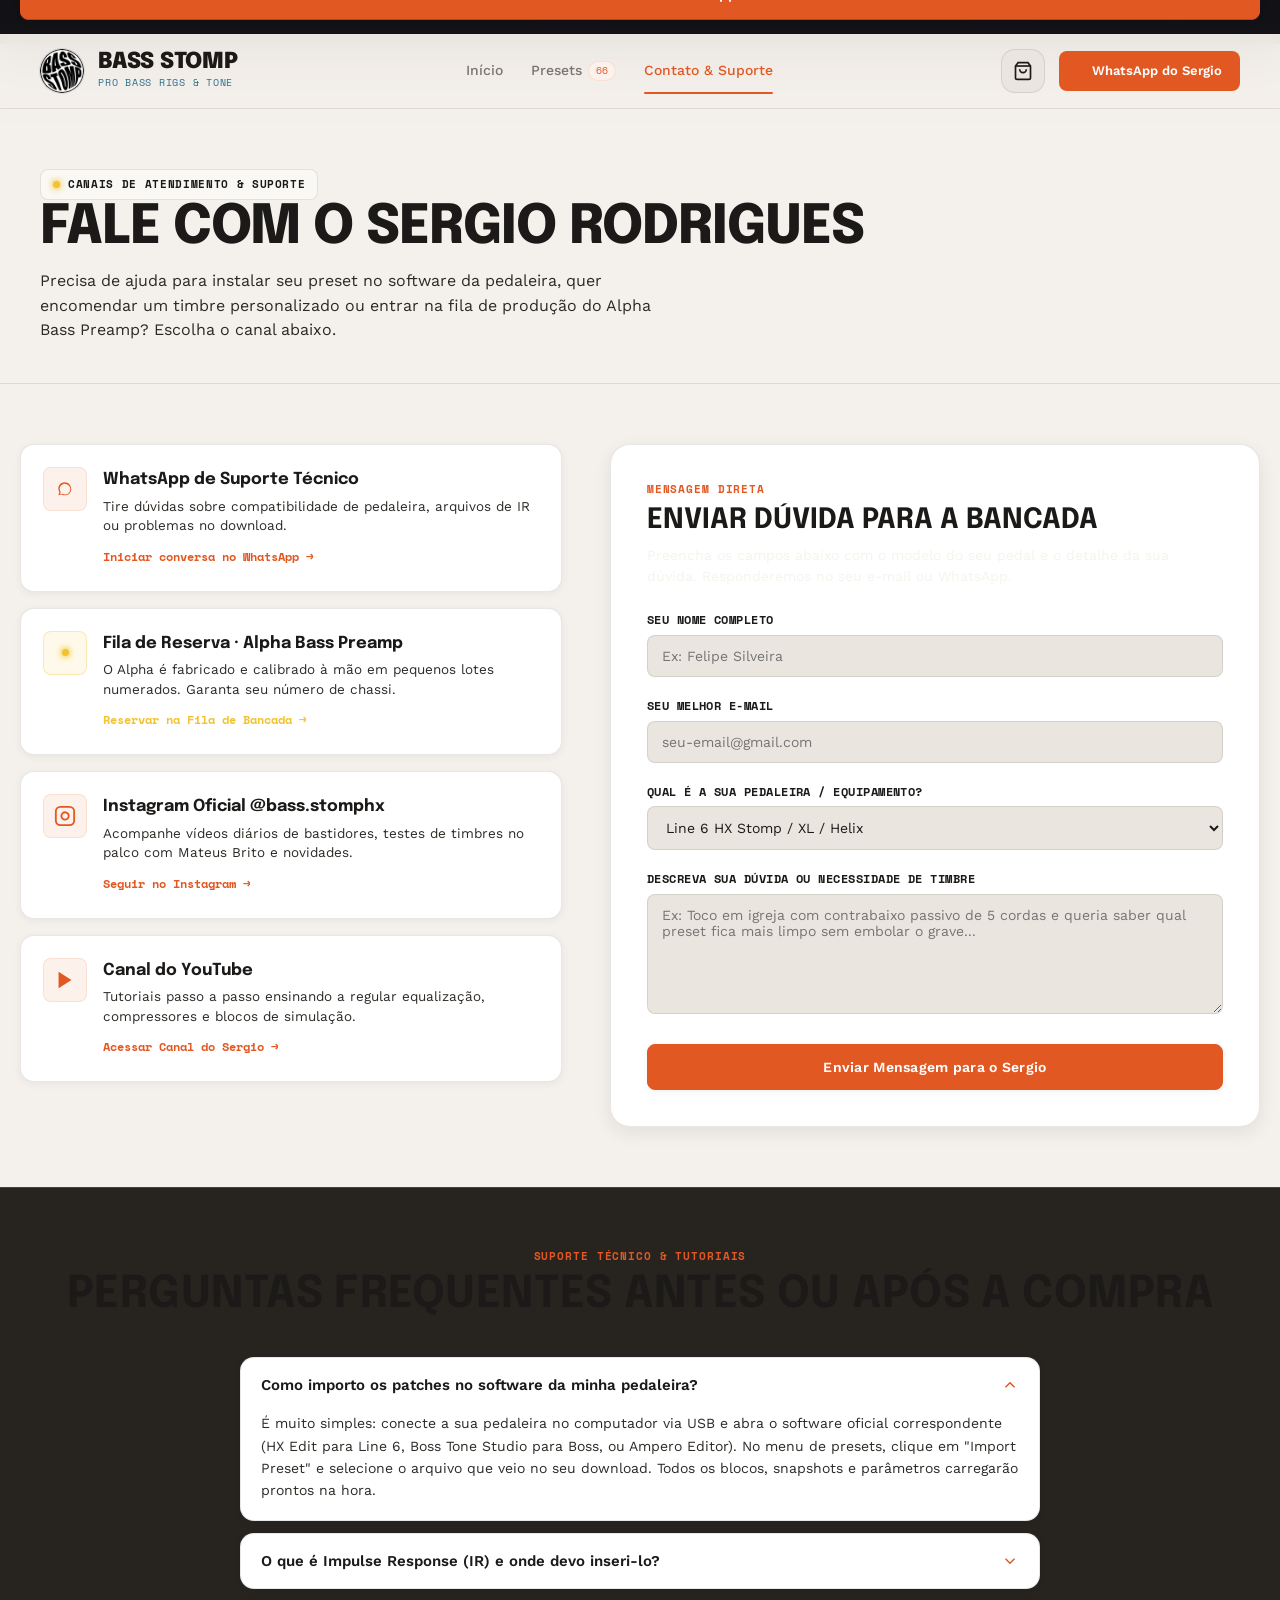
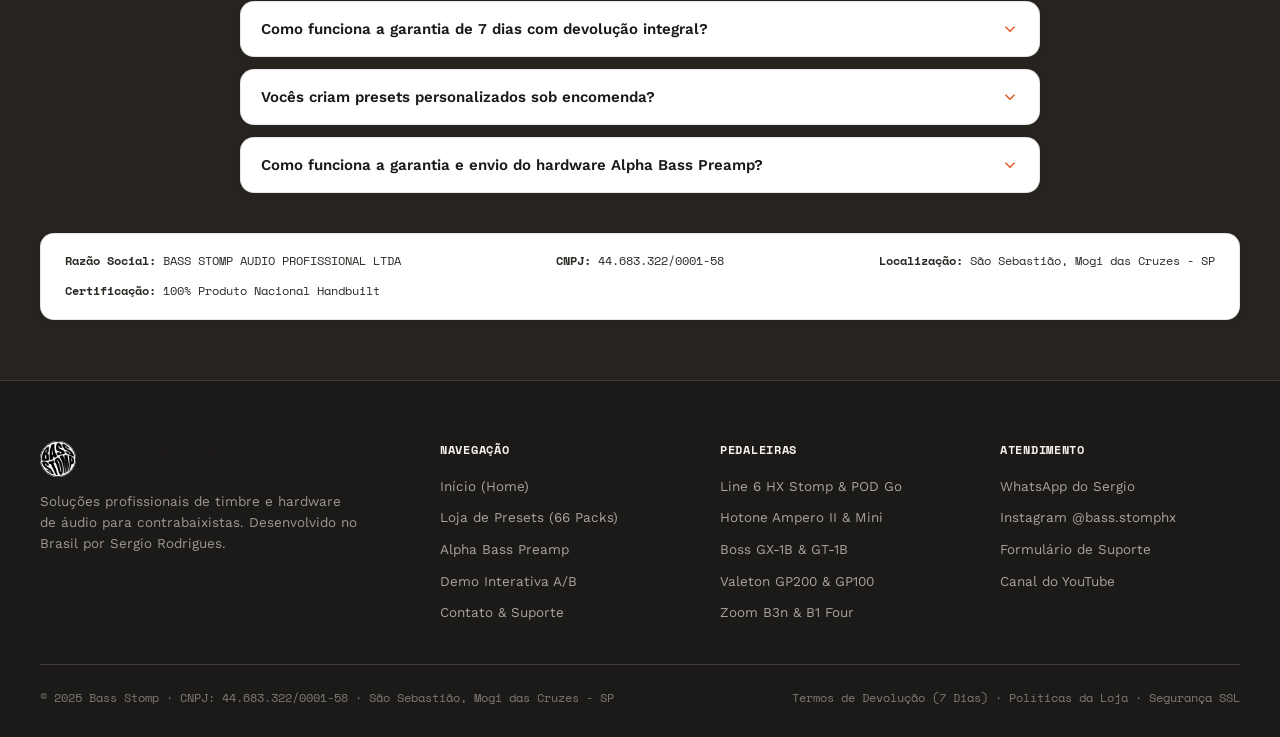
==== commit 5b7aef3b: "style: atualiza identidade visual para Design System 2.0 (Epilogue, Work Sans, Space Mono)" ====
--- a/contato.html
+++ b/contato.html
@@ -9,7 +9,7 @@
   <!-- Fonts -->
   <link rel="preconnect" href="https://fonts.googleapis.com">
   <link rel="preconnect" href="https://fonts.gstatic.com" crossorigin>
-  <link href="https://fonts.googleapis.com/css2?family=Anton&family=IBM+Plex+Mono:ital,wght@0,400;0,500;0,600;0,700;1,400&family=IBM+Plex+Sans:ital,wght@0,400;0,500;0,600;0,700;1,400&display=swap" rel="stylesheet">
+  <link href="https://fonts.googleapis.com/css2?family=Epilogue:ital,wght@0,400;0,500;0,600;0,700;0,800;0,900;1,400;1,700;1,900&family=Space+Mono:ital,wght@0,400;0,700;1,400&family=Work+Sans:ital,wght@0,300;0,400;0,500;0,600;0,700;1,400&display=swap" rel="stylesheet">
   
   <!-- Styles -->
   <link rel="stylesheet" href="assets/css/style.css">
--- a/assets/css/style.css
+++ b/assets/css/style.css
@@ -1,35 +1,78 @@
 /* ==========================================================================
-   BASS STOMP — DESIGN SYSTEM & STORE STYLES
-   Visual Identity Spec: bass-stomp-design-tokens.md
+   BASS STOMP — DESIGN SYSTEM 2.0 & STORE STYLES
+   Tokens: Epilogue, Work Sans, Space Mono
+   Palette: Primary #E25822 | Secondary #2E6F89 | Tertiary #C83827 | Neutral #1C1A18
    ========================================================================== */
 
-@import url('https://fonts.googleapis.com/css2?family=Anton&family=IBM+Plex+Mono:ital,wght@0,400;0,500;0,600;0,700;1,400&family=IBM+Plex+Sans:ital,wght@0,400;0,500;0,600;0,700;1,400&display=swap');
+@import url('https://fonts.googleapis.com/css2?family=Epilogue:ital,wght@0,400;0,500;0,600;0,700;0,800;0,900;1,400;1,700;1,900&family=Space+Mono:ital,wght@0,400;0,700;1,400&family=Work+Sans:ital,wght@0,300;0,400;0,500;0,600;0,700;1,400&display=swap');
 
 :root {
-  /* Brand Palette */
-  --ink: #131217;
-  --bone: #F2EEE4;
-  --paper: #FBF9F4;
-  --orange: #FF5A22;
-  --orange-dim: #D6431A;
-  --lowend: #26324F;
+  /* Brand Palette — Design System 2.0 */
+  --primary: #E25822;
+  --primary-hover: #C54312;
+  --primary-active: #A0300A;
+  --primary-light: #FDF1EB;
+  --primary-muted: rgba(226, 88, 34, 0.12);
+
+  --secondary: #2E6F89;
+  --secondary-hover: #22566B;
+  --secondary-light: #EBF4F7;
+  --secondary-muted: rgba(46, 111, 137, 0.12);
+
+  --tertiary: #C83827;
+  --tertiary-hover: #A72819;
+  --tertiary-light: #FDF0EE;
+  --tertiary-muted: rgba(200, 56, 39, 0.12);
+
+  --neutral: #1C1A18;
+  --neutral-soft: #2D2A26;
+  --neutral-surface: #423E38;
+  --neutral-muted: #7A746C;
+  --neutral-light: #B4AEA5;
+
+  /* Surfaces & Backgrounds */
+  --bg-main: #F4F0EB;
+  --bg-surface: #FAF8F5;
+  --bg-card: #FFFFFF;
+  --bg-dark: #1C1A18;
+  --bg-dark-surface: #272420;
+
+  /* Legacy variables for compatibility */
+  --ink: #1C1A18;
+  --ink-soft: #272420;
+  --ink-surface: #35312C;
+  --bone: #F4F0EB;
+  --paper: #FAF8F5;
+  --orange: #E25822;
+  --orange-dim: #C54312;
+  --lowend: #2E6F89;
   --led: #F2C230;
-  --line-dark: rgba(242, 238, 228, 0.14);
-  --line-light: rgba(19, 18, 23, 0.14);
-  --ink-soft: #1c1a22;
-  --ink-surface: #24222c;
+
+  /* Border / Line tokens */
+  --line-light: rgba(28, 26, 24, 0.10);
+  --line-medium: rgba(28, 26, 24, 0.18);
+  --line-dark: rgba(250, 248, 245, 0.14);
 
   /* Typography */
-  --font-display: 'Anton', sans-serif;
-  --font-body: 'IBM Plex Sans', -apple-system, BlinkMacSystemFont, sans-serif;
-  --font-mono: 'IBM Plex Mono', monospace;
-
-  /* Layout */
+  --font-display: 'Epilogue', sans-serif;
+  --font-body: 'Work Sans', -apple-system, BlinkMacSystemFont, sans-serif;
+  --font-mono: 'Space Mono', monospace;
+
+  /* Radii — Smooth rounded corners matching Design Board */
+  --radius-xs: 4px;
+  --radius-sm: 8px;
+  --radius-md: 14px;
+  --radius-lg: 20px;
+  --radius-xl: 28px;
+  --radius-pill: 9999px;
+
+  /* Shadows */
+  --shadow-sm: 0 2px 8px rgba(28, 26, 24, 0.05);
+  --shadow-md: 0 6px 18px rgba(28, 26, 24, 0.08);
+  --shadow-lg: 0 16px 36px rgba(28, 26, 24, 0.11);
+  --shadow-dark: 0 18px 40px rgba(0, 0, 0, 0.45);
+
   --container-max: 1240px;
-  --radius-sm: 4px;
-  --radius-md: 8px;
-  --radius-lg: 14px;
-  --radius-pill: 9999px;
   --transition: all 0.22s cubic-bezier(0.16, 1, 0.3, 1);
 }
 
@@ -47,8 +90,8 @@
 }
 
 body {
-  background-color: var(--ink);
-  color: var(--bone);
+  background-color: var(--bg-main);
+  color: var(--neutral);
   font-family: var(--font-body);
   line-height: 1.55;
   -webkit-font-smoothing: antialiased;
@@ -94,32 +137,22 @@
   content: "";
   position: absolute;
   inset: 0;
-  background-image: radial-gradient(rgba(242, 238, 228, 0.07) 1.5px, transparent 1.5px);
+  background-image: radial-gradient(rgba(28, 26, 24, 0.04) 1.5px, transparent 1.5px);
   background-size: 14px 14px;
   pointer-events: none;
   z-index: 1;
 }
 
-/* Plate / Hardware Screw Aesthetic */
+/* Plate / Hardware Clean Aesthetic */
 .plate {
   position: relative;
-  background: var(--ink-soft);
-  border: 1px solid var(--line-dark);
-  border-radius: var(--radius-sm);
+  background: var(--bg-surface);
+  border: 1px solid var(--line-light);
+  border-radius: var(--radius-md);
 }
 .screw {
-  position: absolute;
-  width: 7px;
-  height: 7px;
-  border-radius: 50%;
-  background: radial-gradient(circle at 35% 30%, #a8a297, #534e45 75%);
-  box-shadow: inset 0 0 0 1px rgba(0, 0, 0, 0.5);
-  pointer-events: none;
-}
-.screw.tl { top: 8px; left: 8px; }
-.screw.tr { top: 8px; right: 8px; }
-.screw.bl { bottom: 8px; left: 8px; }
-.screw.br { bottom: 8px; right: 8px; }
+  display: none; /* Modern clean rounded aesthetic from design board */
+}
 
 /* LED Indicator */
 .led {
@@ -132,8 +165,8 @@
   animation: ledPulse 2s infinite ease-in-out;
 }
 .led.orange {
-  background-color: var(--orange);
-  box-shadow: 0 0 6px 1px var(--orange);
+  background-color: var(--primary);
+  box-shadow: 0 0 6px 1px var(--primary);
 }
 @keyframes ledPulse {
   0%, 100% { opacity: 1; transform: scale(1); }
@@ -145,7 +178,7 @@
   width: 24px;
   height: 24px;
   border-radius: 50%;
-  border: 2px solid var(--orange);
+  border: 2px solid var(--primary);
   display: inline-flex;
   align-items: center;
   justify-content: center;
@@ -156,24 +189,24 @@
   width: 6px;
   height: 6px;
   border-radius: 50%;
-  background: var(--orange);
-}
-
-/* Eyebrow badge — Dymo / Stamped Gear Label */
+  background: var(--primary);
+}
+
+/* Eyebrow badge — Clean Stamped Label */
 .badge-eyebrow {
   display: inline-flex;
   align-items: center;
   gap: 8px;
   font-family: var(--font-mono);
-  font-size: 10.5px;
-  font-weight: 600;
-  letter-spacing: 0.07em;
+  font-size: 11px;
+  font-weight: 700;
+  letter-spacing: 0.06em;
   text-transform: uppercase;
-  color: var(--bone);
-  background: rgba(242, 238, 228, 0.06);
-  border: 1px solid rgba(242, 238, 228, 0.18);
-  padding: 4px 10px;
-  border-radius: 2px;
+  color: var(--neutral);
+  background: var(--bg-surface);
+  border: 1px solid var(--line-light);
+  padding: 6px 12px;
+  border-radius: var(--radius-sm);
 }
 
 /* ==========================================================================
@@ -207,7 +240,7 @@
   gap: 6px;
 }
 .top-bar-link:hover {
-  color: var(--orange);
+  color: var(--primary);
 }
 
 /* ==========================================================================
@@ -217,10 +250,10 @@
   position: sticky;
   top: 0;
   z-index: 100;
-  background: rgba(19, 18, 23, 0.94);
+  background: rgba(244, 240, 235, 0.95);
   backdrop-filter: blur(12px);
   -webkit-backdrop-filter: blur(12px);
-  border-bottom: 1px solid var(--line-dark);
+  border-bottom: 1px solid var(--line-light);
   transition: var(--transition);
 }
 .header-inner {
@@ -237,14 +270,14 @@
   gap: 14px;
 }
 .brand-seal {
-  width: 46px;
-  height: 46px;
+  width: 44px;
+  height: 44px;
   border-radius: 50%;
-  background: var(--ink);
+  background: #FFFFFF;
   display: flex;
   align-items: center;
   justify-content: center;
-  box-shadow: 0 0 0 1px var(--line-dark);
+  box-shadow: 0 0 0 1px var(--line-light);
   flex-shrink: 0;
   overflow: hidden;
 }
@@ -252,7 +285,6 @@
   width: 100%;
   height: 100%;
   object-fit: contain;
-  filter: invert(1);
 }
 .brand-text {
   display: flex;
@@ -260,29 +292,31 @@
 }
 .brand-name {
   font-family: var(--font-display);
-  font-size: 24px;
+  font-size: 22px;
+  font-weight: 900;
   line-height: 0.95;
-  letter-spacing: 0.02em;
-  color: var(--bone);
+  letter-spacing: -0.01em;
+  color: var(--neutral);
 }
 .brand-tagline {
   font-family: var(--font-mono);
-  font-size: 10px;
-  color: var(--orange);
+  font-size: 9.5px;
+  color: var(--secondary);
   letter-spacing: 0.08em;
   text-transform: uppercase;
+  margin-top: 2px;
 }
 
 /* Navigation Links */
 .main-nav {
   display: flex;
   align-items: center;
-  gap: 26px;
+  gap: 28px;
 }
 .nav-link {
   font-size: 14px;
   font-weight: 500;
-  color: rgba(242, 238, 228, 0.82);
+  color: var(--neutral-muted);
   display: flex;
   align-items: center;
   gap: 6px;
@@ -290,7 +324,7 @@
   padding: 8px 0;
 }
 .nav-link:hover, .nav-link.active {
-  color: var(--bone);
+  color: var(--neutral);
 }
 .nav-link::after {
   content: "";
@@ -299,7 +333,7 @@
   left: 0;
   width: 0;
   height: 2px;
-  background: var(--orange);
+  background: var(--primary);
   transition: var(--transition);
 }
 .nav-link:hover::after, .nav-link.active::after {
@@ -308,11 +342,11 @@
 .nav-badge-count {
   font-family: var(--font-mono);
   font-size: 10px;
-  background: var(--ink-surface);
-  color: var(--orange);
-  padding: 1px 6px;
+  background: var(--primary-light);
+  color: var(--primary);
+  padding: 1px 7px;
   border-radius: var(--radius-pill);
-  border: 1px solid var(--line-dark);
+  border: 1px solid var(--primary-muted);
 }
 
 /* Header Actions */
@@ -326,24 +360,25 @@
   width: 44px;
   height: 44px;
   border-radius: var(--radius-md);
-  background: var(--ink-soft);
-  border: 1px solid var(--line-dark);
+  background: #EAE5DF;
+  border: 1px solid var(--line-light);
   display: flex;
   align-items: center;
   justify-content: center;
-  color: var(--bone);
+  color: var(--neutral);
   transition: var(--transition);
 }
 .btn-cart:hover {
-  border-color: var(--orange);
-  color: var(--orange);
+  border-color: var(--primary);
+  color: var(--primary);
+  background: #FFFFFF;
 }
 .cart-count {
   position: absolute;
   top: -6px;
   right: -6px;
-  background: var(--orange);
-  color: var(--paper);
+  background: var(--primary);
+  color: #FFFFFF;
   font-family: var(--font-mono);
   font-size: 11px;
   font-weight: 700;
@@ -353,36 +388,130 @@
   display: flex;
   align-items: center;
   justify-content: center;
-  box-shadow: 0 2px 6px rgba(0, 0, 0, 0.4);
+  box-shadow: 0 2px 6px rgba(0, 0, 0, 0.25);
 }
 .btn-whatsapp-header {
   display: inline-flex;
   align-items: center;
   gap: 8px;
-  font-family: var(--font-mono);
-  font-size: 12px;
+  font-family: var(--font-body);
+  font-size: 13px;
   font-weight: 600;
-  letter-spacing: 0.03em;
-  color: var(--ink);
-  background: var(--bone);
-  padding: 10px 16px;
-  border-radius: var(--radius-md);
+  color: #FFFFFF;
+  background: var(--primary);
+  padding: 10px 18px;
+  border-radius: var(--radius-sm);
   transition: var(--transition);
 }
 .btn-whatsapp-header:hover {
-  background: var(--orange);
-  color: var(--bone);
+  background: var(--primary-hover);
+  color: #FFFFFF;
 }
 .btn-menu-toggle {
   display: none;
   width: 42px;
   height: 42px;
   border-radius: var(--radius-md);
-  background: var(--ink-soft);
-  border: 1px solid var(--line-dark);
+  background: #EAE5DF;
+  border: 1px solid var(--line-light);
   align-items: center;
   justify-content: center;
-  color: var(--bone);
+  color: var(--neutral);
+}
+
+/* ==========================================================================
+   BUTTON SYSTEM (DESIGN SYSTEM BOARD VARIANTS)
+   ========================================================================== */
+.btn-primary {
+  display: inline-flex;
+  align-items: center;
+  justify-content: center;
+  gap: 10px;
+  background: var(--primary);
+  color: #FFFFFF;
+  font-family: var(--font-body);
+  font-size: 14px;
+  font-weight: 600;
+  letter-spacing: 0.02em;
+  padding: 13px 24px;
+  border-radius: var(--radius-sm);
+  border: 1px solid var(--primary);
+  box-shadow: var(--shadow-sm);
+  cursor: pointer;
+  transition: var(--transition);
+}
+.btn-primary:hover {
+  background: var(--primary-hover);
+  border-color: var(--primary-hover);
+  color: #FFFFFF;
+  transform: translateY(-2px);
+  box-shadow: var(--shadow-md);
+}
+
+.btn-secondary {
+  display: inline-flex;
+  align-items: center;
+  justify-content: center;
+  gap: 10px;
+  background: #EAE5DF;
+  color: var(--neutral);
+  font-family: var(--font-body);
+  font-size: 14px;
+  font-weight: 600;
+  padding: 13px 22px;
+  border-radius: var(--radius-sm);
+  border: 1px solid var(--line-light);
+  cursor: pointer;
+  transition: var(--transition);
+}
+.btn-secondary:hover {
+  background: #E0DAD3;
+  color: var(--neutral);
+  transform: translateY(-2px);
+}
+
+.btn-inverted {
+  display: inline-flex;
+  align-items: center;
+  justify-content: center;
+  gap: 10px;
+  background: var(--neutral);
+  color: #FAF8F5;
+  font-family: var(--font-body);
+  font-size: 14px;
+  font-weight: 600;
+  padding: 13px 22px;
+  border-radius: var(--radius-sm);
+  border: 1px solid var(--neutral);
+  cursor: pointer;
+  transition: var(--transition);
+}
+.btn-inverted:hover {
+  background: var(--neutral-soft);
+  color: #FAF8F5;
+  transform: translateY(-2px);
+}
+
+.btn-outlined {
+  display: inline-flex;
+  align-items: center;
+  justify-content: center;
+  gap: 10px;
+  background: transparent;
+  color: var(--neutral);
+  font-family: var(--font-body);
+  font-size: 14px;
+  font-weight: 600;
+  padding: 13px 22px;
+  border-radius: var(--radius-sm);
+  border: 1.5px solid var(--neutral);
+  cursor: pointer;
+  transition: var(--transition);
+}
+.btn-outlined:hover {
+  background: var(--neutral);
+  color: #FAF8F5;
+  transform: translateY(-2px);
 }
 
 /* ==========================================================================
@@ -390,8 +519,10 @@
    ========================================================================== */
 .hero {
   position: relative;
-  padding: 60px 0 80px;
-  border-bottom: 1px solid var(--line-dark);
+  padding: 60px 0 70px;
+  background: var(--bg-main);
+  border-bottom: 1px solid var(--line-light);
+  color: var(--neutral);
   overflow: hidden;
 }
 .hero::after {
@@ -401,7 +532,7 @@
   bottom: 0;
   width: 600px;
   height: 600px;
-  background: radial-gradient(circle, rgba(255, 90, 34, 0.08) 0%, transparent 70%);
+  background: radial-gradient(circle, rgba(226, 88, 34, 0.06) 0%, transparent 70%);
   pointer-events: none;
 }
 .hero-grid {
@@ -418,21 +549,24 @@
 }
 .hero-title {
   font-family: var(--font-display);
-  font-size: clamp(48px, 6.2vw, 84px);
-  line-height: 0.92;
-  letter-spacing: 0.01em;
-  text-transform: uppercase;
-  margin-top: 18px;
-  margin-bottom: 22px;
+  font-size: clamp(38px, 4.8vw, 60px);
+  font-weight: 900;
+  line-height: 1.05;
+  letter-spacing: -0.02em;
+  color: var(--neutral);
+  margin-top: 16px;
+  margin-bottom: 20px;
 }
 .hero-title .highlight-orange {
-  color: var(--orange);
+  color: var(--primary);
+  font-style: italic;
+  font-weight: 800;
 }
 .hero-desc {
-  font-size: 18px;
-  line-height: 1.6;
-  color: rgba(242, 238, 228, 0.84);
-  max-width: 580px;
+  font-size: 16.5px;
+  line-height: 1.65;
+  color: var(--neutral-soft);
+  max-width: 540px;
   margin-bottom: 32px;
 }
 .hero-actions {
@@ -440,84 +574,58 @@
   flex-wrap: wrap;
   align-items: center;
   gap: 16px;
-  margin-bottom: 36px;
-}
-.btn-primary {
-  display: inline-flex;
-  align-items: center;
-  justify-content: center;
-  gap: 10px;
-  background: var(--orange);
-  color: var(--bone);
-  font-family: var(--font-body);
-  font-size: 14.5px;
-  font-weight: 700;
-  letter-spacing: 0.03em;
-  text-transform: uppercase;
-  padding: 14px 24px;
-  border-radius: 4px;
-  border: 1px solid var(--orange);
-  box-shadow: 0 3px 0 #b3380e;
-  transition: var(--transition);
-}
-.btn-primary:hover {
-  background: var(--orange-dim);
-  border-color: var(--orange-dim);
-  box-shadow: 0 1px 0 #b3380e;
-  transform: translateY(2px);
-}
-.btn-secondary {
-  display: inline-flex;
-  align-items: center;
-  justify-content: center;
-  gap: 10px;
-  background: transparent;
-  color: var(--bone);
-  font-family: var(--font-mono);
-  font-size: 13px;
-  font-weight: 600;
-  letter-spacing: 0.02em;
-  padding: 13px 22px;
-  border-radius: 4px;
-  border: 1px solid var(--line-dark);
-  transition: var(--transition);
-}
-.btn-secondary:hover {
-  background: rgba(242, 238, 228, 0.06);
-  border-color: var(--bone);
-  color: var(--bone);
-}
-
-/* Hero Rig Specs Inscription Bar (Replaces generic SaaS counters) */
+  margin-bottom: 34px;
+}
+
+/* Hero Rig Specs Inscription Bar */
 .hero-rig-specs {
   display: flex;
   flex-direction: column;
   gap: 10px;
   padding-top: 24px;
-  border-top: 1px solid var(--line-dark);
-}
-.rig-spec-item {
+  border-top: 1px solid var(--line-light);
+}
+.spec-chassis-item {
   display: flex;
   align-items: baseline;
   gap: 12px;
 }
-.rig-spec-code {
+.spec-chassis-label {
   font-family: var(--font-mono);
   font-size: 11px;
-  font-weight: 600;
+  font-weight: 700;
   letter-spacing: 0.06em;
-  color: var(--orange);
-  background: rgba(255, 90, 34, 0.1);
-  border: 1px solid rgba(255, 90, 34, 0.25);
-  padding: 2px 7px;
-  border-radius: 2px;
+  color: var(--secondary);
+  background: var(--secondary-light);
+  border: 1px solid var(--secondary-muted);
+  padding: 2px 8px;
+  border-radius: var(--radius-xs);
   flex-shrink: 0;
 }
-.rig-spec-desc {
+.spec-chassis-val {
+  font-family: var(--font-body);
   font-size: 13.5px;
-  color: rgba(242, 238, 228, 0.72);
-}
-
+  color: var(--neutral-soft);
+  font-weight: 500;
+}
+
+/* Hero Media Wrap & Guarantee Seal */
+.hero-media-wrap {
+  position: relative;
+}
+.hero-photo-frame {
+  background: #FFFFFF;
+  border: 1px solid var(--line-light);
+  border-radius: var(--radius-lg);
+  overflow: hidden;
+  box-shadow: var(--shadow-lg);
+  position: relative;
+}
+.hero-photo-frame img {
+  width: 100%;
+  height: auto;
+  object-fit: cover;
+}
 /* Hero Visual / Sergio Photo Frame */
 .hero-visual {
   position: relative;
@@ -643,109 +751,118 @@
 }
 
 /* ==========================================================================
-   PEDALBOARD SELECTOR SECTION (CLEAR CONTRAST BREAK: BONE / PAPER)
+   PEDALBOARD SELECTOR SECTION (CLEAN WARM SURFACE)
    ========================================================================== */
 .section-pedaleiras {
   padding: 70px 0 60px;
-  background: var(--bone);
-  color: var(--ink);
+  background: var(--bg-main);
+  color: var(--neutral);
   border-bottom: 1px solid var(--line-light);
 }
 .section-pedaleiras .section-kicker {
   font-family: var(--font-mono);
   font-size: 11px;
-  font-weight: 600;
+  font-weight: 700;
   letter-spacing: 0.08em;
-  color: var(--orange-dim);
+  color: var(--secondary);
   text-transform: uppercase;
   margin-bottom: 8px;
 }
 .section-pedaleiras .section-title {
   font-family: var(--font-display);
-  font-size: clamp(32px, 4vw, 44px);
-  line-height: 1;
-  letter-spacing: 0.01em;
-  color: var(--ink);
+  font-size: clamp(30px, 3.8vw, 44px);
+  font-weight: 800;
+  line-height: 1.05;
+  letter-spacing: -0.01em;
+  color: var(--neutral);
 }
 .section-pedaleiras .section-sub {
+  font-family: var(--font-body);
   font-size: 15px;
-  color: #554f44;
-  max-width: 500px;
+  color: var(--neutral-muted);
+  max-width: 540px;
   margin-top: 6px;
 }
 
-/* Brand Filter Tabs (Tactile Toggle Buttons) */
+/* Brand Filter Tabs (Pill Buttons from Board) */
 .brand-filters {
   display: flex;
   flex-wrap: wrap;
-  gap: 8px;
+  gap: 10px;
   margin-bottom: 24px;
 }
 .filter-btn {
   font-family: var(--font-mono);
   font-size: 11.5px;
   font-weight: 600;
-  letter-spacing: 0.04em;
-  padding: 8px 14px;
-  border-radius: 3px;
-  background: var(--paper);
-  color: #4a453d;
-  border: 1px solid rgba(19, 18, 23, 0.16);
+  letter-spacing: 0.02em;
+  padding: 8px 16px;
+  border-radius: var(--radius-pill);
+  background: #EAE5DF;
+  color: var(--neutral);
+  border: 1px solid var(--line-light);
+  cursor: pointer;
   transition: var(--transition);
 }
 .filter-btn:hover {
-  color: var(--ink);
-  border-color: rgba(19, 18, 23, 0.35);
-  background: #ffffff;
+  color: var(--neutral);
+  border-color: var(--neutral-muted);
+  background: #E0DAD3;
 }
 .filter-btn.active {
-  background: var(--orange);
-  color: var(--bone);
-  border-color: var(--orange);
-}
-
-/* Search Input on Light Section */
+  background: var(--primary);
+  color: #FFFFFF;
+  border-color: var(--primary);
+  box-shadow: var(--shadow-sm);
+}
+
+/* Search Input on Light Section (Space Mono with Magnifying Glass) */
 .search-box {
   position: relative;
-  max-width: 320px;
+  max-width: 340px;
   width: 100%;
 }
 .search-box input {
   width: 100%;
-  background: var(--paper);
-  border: 1px solid rgba(19, 18, 23, 0.2);
-  border-radius: 4px;
-  padding: 10px 14px 10px 38px;
-  font-size: 13px;
-  color: var(--ink);
+  background: #EAE5DF;
+  border: 1px solid rgba(28, 26, 24, 0.12);
+  border-radius: var(--radius-sm);
+  padding: 11px 16px 11px 40px;
+  font-family: var(--font-mono);
+  font-size: 12.5px;
+  color: var(--neutral);
   transition: var(--transition);
 }
 .search-box input:focus {
   outline: none;
-  border-color: var(--orange);
-  background: #ffffff;
-  box-shadow: 0 0 0 2px rgba(255, 90, 34, 0.2);
+  border-color: var(--primary);
+  background: #FFFFFF;
+  box-shadow: 0 0 0 3px var(--primary-muted);
+}
+.search-box input::placeholder {
+  color: var(--neutral-muted);
+  font-family: var(--font-mono);
 }
 .search-box svg {
   position: absolute;
   top: 50%;
-  left: 12px;
+  left: 14px;
   transform: translateY(-50%);
-  color: #726b5e;
+  color: var(--neutral-muted);
   pointer-events: none;
 }
 
-/* Pedaleiras Grid on Bone */
+/* Pedaleiras Grid on Warm Background */
 .pedaleiras-grid {
   display: grid;
   grid-template-columns: repeat(8, 1fr);
   gap: 14px;
 }
 .pedal-card {
-  background: var(--paper);
-  border: 1px solid rgba(19, 18, 23, 0.12);
-  border-radius: 4px;
-  padding: 16px 12px 14px;
+  background: #FFFFFF;
+  border: 1px solid var(--line-light);
+  border-radius: var(--radius-md);
+  padding: 16px 10px 14px;
   display: flex;
   flex-direction: column;
   align-items: center;
@@ -753,22 +870,33 @@
   position: relative;
   transition: var(--transition);
   cursor: pointer;
-  box-shadow: 0 2px 6px rgba(19, 18, 23, 0.04);
+  box-shadow: var(--shadow-sm);
 }
 .pedal-card:hover, .pedal-card.active {
-  transform: translateY(-3px);
-  border-color: var(--orange);
-  background: #ffffff;
-  box-shadow: 0 8px 20px rgba(19, 18, 23, 0.1);
+  transform: translateY(-4px);
+  border-color: var(--primary);
+  background: #FFFFFF;
+  box-shadow: var(--shadow-md);
+}
+.pedal-card.active {
+  background: var(--primary);
+  border-color: var(--primary);
+  color: #FFFFFF;
+}
+.pedal-card.active .pedal-name {
+  color: #FFFFFF;
+}
+.pedal-card.active .pedal-count {
+  color: rgba(255, 255, 255, 0.85);
 }
 .pedal-thumb-wrap {
-  width: 80px;
-  height: 80px;
+  width: 76px;
+  height: 76px;
   display: flex;
   align-items: center;
   justify-content: center;
   margin-bottom: 12px;
-  filter: drop-shadow(0 4px 8px rgba(0, 0, 0, 0.6));
+  filter: drop-shadow(0 4px 6px rgba(0, 0, 0, 0.2));
 }
 .pedal-thumb-wrap img {
   max-width: 100%;
@@ -784,13 +912,13 @@
   font-size: 13px;
   font-weight: 700;
   line-height: 1.25;
-  color: var(--ink);
+  color: var(--neutral);
   margin-bottom: 4px;
 }
 .pedal-count {
   font-family: var(--font-mono);
   font-size: 10.5px;
-  color: #6b6457;
+  color: var(--neutral-muted);
 }
 
 /* ==========================================================================
@@ -798,6 +926,7 @@
    ========================================================================== */
 .section-products {
   padding: 70px 0 80px;
+  background: var(--bg-main);
 }
 .products-toolbar {
   display: flex;
@@ -814,11 +943,11 @@
   flex-wrap: wrap;
 }
 .sort-dropdown {
-  background: var(--ink-soft);
-  color: var(--bone);
-  border: 1px solid var(--line-dark);
+  background: #EAE5DF;
+  color: var(--neutral);
+  border: 1px solid var(--line-light);
   border-radius: var(--radius-sm);
-  padding: 7px 12px;
+  padding: 8px 14px;
   font-family: var(--font-mono);
   font-size: 12px;
   cursor: pointer;
@@ -826,38 +955,40 @@
 }
 .sort-dropdown:focus {
   outline: none;
-  border-color: var(--orange);
+  border-color: var(--primary);
+  background: #FFFFFF;
 }
 
 /* Products Grid */
 .products-grid {
   display: grid;
   grid-template-columns: repeat(4, 1fr);
-  gap: 20px;
-}
-
-/* Product Card — Ficha Técnica Design */
+  gap: 24px;
+}
+
+/* Product Card — Design System 2.0 (Rounded, Clean Surface) */
 .product-card {
-  background: var(--ink-soft);
-  border: 1px solid var(--line-dark);
-  border-radius: var(--radius-md);
+  background: #FFFFFF;
+  border: 1px solid var(--line-light);
+  border-radius: var(--radius-lg);
   overflow: hidden;
   display: flex;
   flex-direction: column;
   transition: var(--transition);
   position: relative;
+  box-shadow: var(--shadow-sm);
 }
 .product-card:hover {
-  transform: translateY(-4px);
-  border-color: rgba(255, 90, 34, 0.5);
-  box-shadow: 0 16px 36px rgba(0, 0, 0, 0.55);
+  transform: translateY(-5px);
+  border-color: var(--primary);
+  box-shadow: var(--shadow-lg);
 }
 
 /* Product Media */
 .product-media {
   position: relative;
   aspect-ratio: 1 / 1;
-  background: #0e0d11;
+  background: #EAE5DF;
   overflow: hidden;
   display: flex;
   align-items: center;
@@ -873,11 +1004,11 @@
   transform: scale(1.05);
 }
 
-/* Product Ribbon — Metal Tag / Stamped Ribbon */
+/* Product Ribbon */
 .product-ribbon {
   position: absolute;
-  top: 10px;
-  left: 10px;
+  top: 12px;
+  left: 12px;
   display: inline-flex;
   align-items: center;
   gap: 5px;
@@ -886,20 +1017,22 @@
   font-weight: 700;
   letter-spacing: 0.06em;
   text-transform: uppercase;
-  padding: 3px 8px;
-  border-radius: 2px;
-  background: rgba(19, 18, 23, 0.92);
-  border: 1px solid rgba(242, 238, 228, 0.2);
-  color: var(--bone);
+  padding: 4px 10px;
+  border-radius: var(--radius-xs);
+  background: rgba(28, 26, 24, 0.88);
+  border: 1px solid rgba(250, 248, 245, 0.2);
+  color: #FAF8F5;
   z-index: 2;
 }
 .product-ribbon.bestseller {
-  border-color: var(--led);
-  color: var(--led);
+  background: var(--tertiary);
+  border-color: var(--tertiary);
+  color: #FFFFFF;
 }
 .product-ribbon.new {
-  border-color: var(--orange);
-  color: var(--orange);
+  background: var(--primary);
+  border-color: var(--primary);
+  color: #FFFFFF;
 }
 
 /* Quick View Overlay Button */
@@ -908,16 +1041,16 @@
   bottom: 12px;
   left: 12px;
   right: 12px;
-  background: rgba(19, 18, 23, 0.92);
+  background: rgba(28, 26, 24, 0.88);
   backdrop-filter: blur(8px);
-  border: 1px solid var(--line-dark);
-  color: var(--bone);
+  border: 1px solid rgba(250, 248, 245, 0.15);
+  color: #FFFFFF;
   font-family: var(--font-mono);
   font-size: 11.5px;
   font-weight: 600;
   letter-spacing: 0.04em;
   text-transform: uppercase;
-  padding: 8px 12px;
+  padding: 9px 14px;
   border-radius: var(--radius-sm);
   display: flex;
   align-items: center;
@@ -933,9 +1066,9 @@
   transform: translateY(0);
 }
 .btn-quick-view:hover {
-  background: var(--orange);
-  border-color: var(--orange);
-  color: var(--bone);
+  background: var(--primary);
+  border-color: var(--primary);
+  color: #FFFFFF;
 }
 
 /* Product Content — Ficha Técnica Spec */
@@ -944,13 +1077,14 @@
   display: flex;
   flex-direction: column;
   flex-grow: 1;
+  background: #FFFFFF;
 }
 .product-pedal-spec {
   font-family: var(--font-mono);
   font-size: 11px;
-  font-weight: 500;
+  font-weight: 600;
   letter-spacing: 0.04em;
-  color: rgba(242, 238, 228, 0.6);
+  color: var(--secondary);
   text-transform: uppercase;
   margin-bottom: 6px;
   display: flex;
@@ -958,19 +1092,19 @@
   gap: 6px;
 }
 .product-pedal-spec .dot {
-  color: var(--orange);
+  color: var(--primary);
 }
 .product-title {
-  font-family: var(--font-body);
+  font-family: var(--font-display);
   font-size: 16px;
   font-weight: 700;
-  line-height: 1.3;
-  color: var(--bone);
+  line-height: 1.25;
+  color: var(--neutral);
   margin-bottom: 12px;
   flex-grow: 1;
 }
 .product-title a:hover {
-  color: var(--orange);
+  color: var(--primary);
 }
 
 /* Tech Spec Knobs / Parameters Row */
@@ -980,13 +1114,13 @@
   margin-bottom: 14px;
   font-family: var(--font-mono);
   font-size: 10px;
-  color: rgba(242, 238, 228, 0.65);
+  color: var(--neutral-muted);
 }
 .tech-tag {
-  background: rgba(242, 238, 228, 0.05);
-  border: 1px solid rgba(242, 238, 228, 0.1);
+  background: #F4F0EB;
+  border: 1px solid var(--line-light);
   padding: 2px 7px;
-  border-radius: var(--radius-sm);
+  border-radius: var(--radius-xs);
   letter-spacing: 0.02em;
 }
 
@@ -996,7 +1130,7 @@
   align-items: center;
   justify-content: space-between;
   padding-top: 14px;
-  border-top: 1px solid var(--line-dark);
+  border-top: 1px solid var(--line-light);
 }
 .price-container {
   display: flex;
@@ -1005,7 +1139,7 @@
 .price-old {
   font-family: var(--font-mono);
   font-size: 11px;
-  color: rgba(242, 238, 228, 0.45);
+  color: var(--neutral-muted);
   text-decoration: line-through;
   line-height: 1;
   margin-bottom: 2px;
@@ -1014,31 +1148,32 @@
   font-family: var(--font-mono);
   font-size: 18px;
   font-weight: 700;
-  color: var(--bone);
+  color: var(--neutral);
   line-height: 1;
 }
 
-/* Stomp Orange Price Buy CTA (Tactile Gear Button) */
+/* Buy CTA Pill Button */
 .btn-buy-pill {
-  background: var(--orange);
-  color: var(--bone);
-  font-family: var(--font-mono);
-  font-size: 11.5px;
-  font-weight: 700;
-  letter-spacing: 0.04em;
+  background: var(--primary);
+  color: #FFFFFF;
+  font-family: var(--font-body);
+  font-size: 12px;
+  font-weight: 700;
+  letter-spacing: 0.02em;
   text-transform: uppercase;
-  padding: 7px 12px;
-  border-radius: 3px;
+  padding: 8px 16px;
+  border-radius: var(--radius-sm);
   display: inline-flex;
   align-items: center;
   gap: 6px;
-  box-shadow: 0 2px 0 #b3380e;
+  border: none;
+  cursor: pointer;
   transition: var(--transition);
 }
 .btn-buy-pill:hover {
-  background: var(--orange-dim);
-  box-shadow: 0 1px 0 #b3380e;
-  transform: translateY(1px);
+  background: var(--primary-hover);
+  transform: translateY(-1px);
+  box-shadow: var(--shadow-sm);
 }
 
 /* ==========================================================================
@@ -1240,12 +1375,13 @@
    ========================================================================== */
 .section-alpha {
   padding: 80px 0;
-  background: var(--paper);
-  color: var(--ink);
+  background: var(--bg-main);
+  color: var(--neutral);
   position: relative;
+  border-bottom: 1px solid var(--line-light);
 }
 .section-alpha .plate {
-  background: var(--bone);
+  background: #FFFFFF;
   border-color: var(--line-light);
 }
 .alpha-grid {
@@ -1256,11 +1392,11 @@
 }
 .alpha-image-wrap {
   position: relative;
-  background: var(--bone);
+  background: #FFFFFF;
   border-radius: var(--radius-lg);
   overflow: hidden;
   border: 1px solid var(--line-light);
-  box-shadow: 0 16px 36px rgba(19, 18, 23, 0.12);
+  box-shadow: var(--shadow-lg);
 }
 .alpha-image-wrap img {
   width: 100%;
@@ -1271,25 +1407,29 @@
   position: absolute;
   top: 16px;
   left: 16px;
-  background: var(--ink);
-  color: var(--bone);
+  background: var(--neutral);
+  color: #FFFFFF;
   font-family: var(--font-mono);
   font-size: 10.5px;
   font-weight: 700;
   letter-spacing: 0.06em;
   padding: 4px 10px;
-  border-radius: 2px;
+  border-radius: var(--radius-xs);
 }
 .alpha-content h2 {
   font-family: var(--font-display);
-  font-size: clamp(38px, 4.5vw, 56px);
-  line-height: 0.95;
+  font-size: clamp(34px, 4vw, 50px);
+  font-weight: 900;
+  line-height: 1.05;
+  letter-spacing: -0.02em;
+  color: var(--neutral);
   margin-bottom: 16px;
 }
 .alpha-desc {
+  font-family: var(--font-body);
   font-size: 16px;
-  color: #43403a;
-  line-height: 1.6;
+  color: var(--neutral-soft);
+  line-height: 1.65;
   margin-bottom: 24px;
 }
 .alpha-specs-list {
@@ -1299,23 +1439,26 @@
   margin-bottom: 26px;
 }
 .alpha-spec-card {
-  background: var(--paper);
-  border: 1px solid var(--line-light);
-  border-radius: var(--radius-sm);
-  padding: 12px 14px;
+  background: #FFFFFF;
+  border: 1px solid var(--line-light);
+  border-radius: var(--radius-md);
+  padding: 14px 16px;
+  box-shadow: var(--shadow-sm);
 }
 .alpha-spec-param {
   font-family: var(--font-mono);
-  font-size: 11px;
+  font-size: 10.5px;
+  font-weight: 700;
+  color: var(--secondary);
+  letter-spacing: 0.06em;
+  margin-bottom: 4px;
+  text-transform: uppercase;
+}
+.alpha-spec-detail {
+  font-family: var(--font-body);
+  font-size: 13.5px;
   font-weight: 600;
-  color: var(--orange-dim);
-  letter-spacing: 0.05em;
-  margin-bottom: 4px;
-}
-.alpha-spec-detail {
-  font-size: 13px;
-  font-weight: 600;
-  color: var(--ink);
+  color: var(--neutral);
 }
 
 /* Boutique Handbuilt Serial Plate */
@@ -1323,12 +1466,13 @@
   display: flex;
   flex-direction: column;
   gap: 6px;
-  background: var(--paper);
-  border: 1px solid var(--line-light);
-  border-left: 3px solid var(--orange);
-  border-radius: 3px;
-  padding: 12px 16px;
+  background: #FFFFFF;
+  border: 1px solid var(--line-light);
+  border-left: 4px solid var(--primary);
+  border-radius: var(--radius-md);
+  padding: 14px 18px;
   margin-bottom: 24px;
+  box-shadow: var(--shadow-sm);
 }
 .serial-badge {
   display: flex;
@@ -1339,13 +1483,13 @@
   font-family: var(--font-mono);
   font-size: 12px;
   font-weight: 700;
-  color: var(--ink);
+  color: var(--primary);
   letter-spacing: 0.05em;
 }
 .serial-specs {
   font-family: var(--font-mono);
-  font-size: 11px;
-  color: #6a6458;
+  font-size: 10.5px;
+  color: var(--neutral-muted);
   letter-spacing: 0.02em;
 }
 
@@ -1353,28 +1497,40 @@
    YOUTUBE REVIEWS & VIDEOS SECTION
    ========================================================================== */
 .section-videos {
-  padding: 70px 0;
-  background: var(--ink);
-  border-top: 1px solid var(--line-dark);
+  padding: 80px 0;
+  background: var(--bg-surface);
+  border-top: 1px solid var(--line-light);
+  border-bottom: 1px solid var(--line-light);
+}
+.section-videos .section-title {
+  color: var(--neutral);
+  font-family: var(--font-display);
+  font-weight: 800;
+  letter-spacing: -0.01em;
+}
+.section-videos .section-sub {
+  color: var(--neutral-muted);
 }
 .videos-grid {
   display: grid;
   grid-template-columns: repeat(4, 1fr);
-  gap: 20px;
+  gap: 24px;
 }
 .video-card {
-  background: var(--ink-soft);
-  border: 1px solid var(--line-dark);
-  border-radius: var(--radius-md);
+  background: #FFFFFF;
+  border: 1px solid var(--line-light);
+  border-radius: var(--radius-lg);
   overflow: hidden;
   display: flex;
   flex-direction: column;
   transition: var(--transition);
   cursor: pointer;
+  box-shadow: var(--shadow-sm);
 }
 .video-card:hover {
-  transform: translateY(-4px);
-  border-color: var(--orange);
+  transform: translateY(-5px);
+  border-color: var(--primary);
+  box-shadow: var(--shadow-lg);
 }
 .video-thumb-wrap {
   position: relative;
@@ -1395,30 +1551,31 @@
   position: absolute;
   inset: 0;
   margin: auto;
-  width: 44px;
-  height: 44px;
+  width: 46px;
+  height: 46px;
   border-radius: 50%;
-  background: rgba(255, 90, 34, 0.9);
-  color: var(--bone);
+  background: var(--primary);
+  color: #FFFFFF;
   display: flex;
   align-items: center;
   justify-content: center;
-  box-shadow: 0 4px 14px rgba(0, 0, 0, 0.5);
+  box-shadow: 0 4px 14px rgba(226, 88, 34, 0.45);
   transition: var(--transition);
 }
 .video-card:hover .btn-play-video {
-  background: var(--orange);
+  background: var(--primary-hover);
   transform: scale(1.1);
 }
 .video-body {
-  padding: 14px 16px 16px;
+  padding: 16px 18px 18px;
+  background: #FFFFFF;
 }
 .video-title {
-  font-family: var(--font-body);
-  font-size: 14px;
-  font-weight: 600;
+  font-family: var(--font-display);
+  font-size: 14.5px;
+  font-weight: 700;
   line-height: 1.35;
-  color: var(--bone);
+  color: var(--neutral);
   margin-bottom: 6px;
   display: -webkit-box;
   -webkit-line-clamp: 2;
@@ -1428,22 +1585,23 @@
 .video-channel {
   font-family: var(--font-mono);
   font-size: 11px;
-  color: var(--orange);
+  font-weight: 600;
+  color: var(--secondary);
 }
 
 /* ==========================================================================
-   ABOUT SERGIO RODRIGUES SECTION (CLEAR CONTRAST BREAK: BONE / PAPER)
+   ABOUT SERGIO RODRIGUES SECTION
    ========================================================================== */
 .section-about {
   padding: 85px 0;
-  background: var(--bone);
-  color: var(--ink);
-  border-top: 1px solid var(--line-light);
+  background: var(--bg-main);
+  color: var(--neutral);
+  border-bottom: 1px solid var(--line-light);
 }
 .section-about .badge-eyebrow {
-  background: rgba(19, 18, 23, 0.06);
-  border-color: rgba(19, 18, 23, 0.2);
-  color: var(--ink);
+  background: #FFFFFF;
+  border-color: var(--line-light);
+  color: var(--neutral);
 }
 .about-grid {
   display: grid;
@@ -1453,26 +1611,28 @@
 }
 .about-image-card {
   position: relative;
-  border-radius: 6px;
+  border-radius: var(--radius-lg);
   overflow: hidden;
   border: 1px solid var(--line-light);
-  box-shadow: 0 16px 36px rgba(19, 18, 23, 0.12);
+  box-shadow: var(--shadow-lg);
+  background: #FFFFFF;
 }
 .about-image-card img {
   width: 100%;
   height: 100%;
   object-fit: cover;
-  filter: grayscale(0.1) contrast(1.05);
 }
 .about-content h2 {
   font-family: var(--font-display);
   font-size: clamp(34px, 4vw, 48px);
-  line-height: 1;
-  color: var(--ink);
+  font-weight: 800;
+  line-height: 1.05;
+  letter-spacing: -0.01em;
+  color: var(--neutral);
   margin-bottom: 16px;
 }
 .about-content p {
-  color: #4a453d;
+  color: var(--neutral-soft);
   font-size: 16px;
   line-height: 1.65;
   margin-bottom: 20px;
@@ -1484,38 +1644,41 @@
   margin-top: 28px;
 }
 .about-badge {
-  background: var(--paper);
-  border: 1px solid var(--line-light);
-  border-radius: 4px;
+  background: #FFFFFF;
+  border: 1px solid var(--line-light);
+  border-radius: var(--radius-md);
   padding: 14px 16px;
+  box-shadow: var(--shadow-sm);
 }
 .about-badge-title {
   font-family: var(--font-mono);
   font-size: 11px;
-  font-weight: 600;
-  color: var(--orange-dim);
+  font-weight: 700;
+  color: var(--secondary);
   letter-spacing: 0.04em;
   margin-bottom: 4px;
+  text-transform: uppercase;
 }
 .about-badge-text {
+  font-family: var(--font-body);
   font-size: 14px;
   font-weight: 600;
-  color: var(--ink);
+  color: var(--neutral);
 }
 
 /* ==========================================================================
    FOOTER & EMAIL CAPTURE
    ========================================================================== */
 .site-footer {
-  background: #08070a;
+  background: var(--bg-dark);
   border-top: 1px solid var(--line-dark);
   padding: 60px 0 30px;
   font-size: 14px;
-  color: rgba(242, 238, 228, 0.7);
+  color: rgba(250, 248, 245, 0.7);
 }
 .footer-newsletter-card {
-  background: var(--ink-soft);
-  border: 1px solid var(--line-dark);
+  background: #FFFFFF;
+  border: 1px solid var(--line-light);
   border-radius: var(--radius-lg);
   padding: 36px 40px;
   margin-bottom: 50px;
@@ -1523,17 +1686,35 @@
   grid-template-columns: 1.2fr 1fr;
   gap: 30px;
   align-items: center;
+  box-shadow: var(--shadow-md);
+  position: relative;
+  overflow: hidden;
+}
+.footer-newsletter-card::after {
+  content: "10% OFF NO 1º PACK";
+  position: absolute;
+  top: 18px;
+  right: -34px;
+  background: var(--tertiary);
+  color: #FFFFFF;
+  font-family: var(--font-mono);
+  font-size: 10px;
+  font-weight: 700;
+  padding: 4px 38px;
+  transform: rotate(45deg);
+  box-shadow: 0 2px 8px rgba(200, 56, 39, 0.3);
 }
 .newsletter-title {
   font-family: var(--font-display);
   font-size: 28px;
-  color: var(--bone);
+  font-weight: 800;
+  color: var(--neutral);
   line-height: 1.1;
   margin-bottom: 6px;
 }
 .newsletter-desc {
-  font-size: 14px;
-  color: rgba(242, 238, 228, 0.75);
+  font-size: 14.5px;
+  color: var(--neutral-muted);
 }
 .newsletter-form {
   display: flex;
@@ -1541,16 +1722,34 @@
 }
 .newsletter-input {
   flex-grow: 1;
-  background: #0f0e13;
-  border: 1px solid var(--line-dark);
-  border-radius: var(--radius-md);
+  background: #EAE5DF;
+  border: 1px solid var(--line-light);
+  border-radius: var(--radius-sm);
   padding: 12px 16px;
-  color: var(--bone);
-  font-size: 14px;
+  color: var(--neutral);
+  font-family: var(--font-mono);
+  font-size: 13.5px;
 }
 .newsletter-input:focus {
   outline: none;
-  border-color: var(--orange);
+  border-color: var(--primary);
+  background: #FFFFFF;
+  box-shadow: 0 0 0 3px var(--primary-muted);
+}
+.newsletter-form button {
+  background: var(--neutral);
+  color: #FFFFFF;
+  font-family: var(--font-body);
+  font-weight: 600;
+  font-size: 14px;
+  padding: 12px 20px;
+  border-radius: var(--radius-sm);
+  cursor: pointer;
+  transition: var(--transition);
+}
+.newsletter-form button:hover {
+  background: var(--neutral-soft);
+  transform: translateY(-2px);
 }
 .footer-grid {
   display: grid;
@@ -1604,19 +1803,21 @@
    ========================================================================== */
 .pdp-hero {
   padding: 40px 0 60px;
-  border-bottom: 1px solid var(--line-dark);
+  background: var(--bg-main);
+  border-bottom: 1px solid var(--line-light);
+  color: var(--neutral);
 }
 .breadcrumb {
   font-family: var(--font-mono);
   font-size: 11.5px;
-  color: rgba(242, 238, 228, 0.5);
+  color: var(--neutral-muted);
   display: flex;
   align-items: center;
   gap: 8px;
   margin-bottom: 24px;
 }
 .breadcrumb a:hover {
-  color: var(--orange);
+  color: var(--primary);
 }
 .pdp-grid {
   display: grid;
@@ -1625,8 +1826,8 @@
   align-items: flex-start;
 }
 .pdp-gallery-main {
-  background: var(--ink-soft);
-  border: 1px solid var(--line-dark);
+  background: #FFFFFF;
+  border: 1px solid var(--line-light);
   border-radius: var(--radius-lg);
   overflow: hidden;
   aspect-ratio: 1 / 1;
@@ -1634,6 +1835,7 @@
   display: flex;
   align-items: center;
   justify-content: center;
+  box-shadow: var(--shadow-md);
 }
 .pdp-gallery-main img {
   width: 100%;
@@ -1648,14 +1850,15 @@
   width: 80px;
   height: 80px;
   border-radius: var(--radius-md);
-  border: 1px solid var(--line-dark);
+  border: 1px solid var(--line-light);
   overflow: hidden;
-  background: var(--ink-soft);
+  background: #FFFFFF;
   cursor: pointer;
   transition: var(--transition);
 }
 .pdp-thumb.active, .pdp-thumb:hover {
-  border-color: var(--orange);
+  border-color: var(--primary);
+  box-shadow: var(--shadow-sm);
 }
 .pdp-thumb img {
   width: 100%;
@@ -1666,10 +1869,12 @@
 /* PDP Info Column */
 .pdp-title {
   font-family: var(--font-display);
-  font-size: clamp(36px, 4.2vw, 52px);
-  line-height: 1;
-  letter-spacing: 0.01em;
-  margin-bottom: 12px;
+  font-size: clamp(34px, 4vw, 48px);
+  font-weight: 800;
+  line-height: 1.05;
+  letter-spacing: -0.01em;
+  color: var(--neutral);
+  margin-bottom: 14px;
 }
 .pdp-price-box {
   display: flex;
@@ -1681,27 +1886,28 @@
   font-family: var(--font-mono);
   font-size: 32px;
   font-weight: 700;
-  color: var(--orange);
+  color: var(--primary);
 }
 .pdp-price-was {
   font-family: var(--font-mono);
   font-size: 16px;
-  color: rgba(242, 238, 228, 0.45);
+  color: var(--neutral-muted);
   text-decoration: line-through;
 }
 .pdp-installments {
   font-family: var(--font-mono);
   font-size: 12px;
-  color: rgba(242, 238, 228, 0.7);
+  color: var(--neutral-muted);
 }
 
 /* Stompbox Specs Card on PDP */
 .stompbox-spec-card {
-  background: var(--ink-soft);
-  border: 1px solid var(--line-dark);
+  background: #FFFFFF;
+  border: 1px solid var(--line-light);
   border-radius: var(--radius-md);
   padding: 20px;
   margin-bottom: 26px;
+  box-shadow: var(--shadow-sm);
 }
 .spec-header-pill {
   display: inline-flex;
@@ -1709,10 +1915,11 @@
   gap: 6px;
   font-family: var(--font-mono);
   font-size: 11px;
-  font-weight: 600;
-  color: var(--orange);
+  font-weight: 700;
+  color: var(--secondary);
   letter-spacing: 0.05em;
   margin-bottom: 14px;
+  text-transform: uppercase;
 }
 .stompbox-specs-grid {
   display: grid;
@@ -1725,15 +1932,17 @@
 }
 .spec-key {
   font-family: var(--font-mono);
-  font-size: 11px;
-  color: rgba(242, 238, 228, 0.5);
+  font-size: 10.5px;
+  color: var(--secondary);
+  font-weight: 600;
   margin-bottom: 2px;
+  text-transform: uppercase;
 }
 .spec-val {
   font-family: var(--font-body);
   font-size: 13.5px;
   font-weight: 600;
-  color: var(--bone);
+  color: var(--neutral);
 }
 
 /* Snapshots List */
@@ -1747,20 +1956,21 @@
   display: flex;
   align-items: center;
   justify-content: space-between;
-  background: rgba(242, 238, 228, 0.04);
-  border: 1px solid var(--line-dark);
+  background: #FAF8F5;
+  border: 1px solid var(--line-light);
   border-radius: var(--radius-sm);
-  padding: 8px 14px;
+  padding: 10px 14px;
   font-family: var(--font-mono);
   font-size: 12px;
 }
 .snapshot-name {
   font-weight: 600;
-  color: var(--bone);
+  color: var(--neutral);
 }
 .snapshot-type {
-  color: var(--orange);
+  color: var(--secondary);
   font-size: 11px;
+  font-weight: 600;
 }
 
 /* Purchase Actions Box */
@@ -1771,40 +1981,42 @@
   margin-bottom: 28px;
 }
 .btn-pdp-buy {
-  background: var(--orange);
-  color: var(--bone);
+  background: var(--primary);
+  color: #FFFFFF;
   font-family: var(--font-body);
   font-size: 15px;
   font-weight: 700;
-  letter-spacing: 0.03em;
+  letter-spacing: 0.02em;
   text-transform: uppercase;
   padding: 16px 24px;
-  border-radius: 4px;
-  border: 1px solid var(--orange);
+  border-radius: var(--radius-sm);
+  border: 1px solid var(--primary);
   display: flex;
   align-items: center;
   justify-content: center;
   gap: 10px;
-  box-shadow: 0 3px 0 #b3380e;
+  box-shadow: var(--shadow-sm);
+  cursor: pointer;
   transition: var(--transition);
 }
 .btn-pdp-buy:hover {
-  background: var(--orange-dim);
-  border-color: var(--orange-dim);
-  transform: translateY(2px);
-  box-shadow: 0 1px 0 #b3380e;
+  background: var(--primary-hover);
+  border-color: var(--primary-hover);
+  transform: translateY(-2px);
+  box-shadow: var(--shadow-md);
 }
 .pdp-guarantee-strip {
   display: flex;
   align-items: center;
   justify-content: space-between;
   padding: 14px 18px;
-  background: var(--ink-soft);
-  border: 1px solid var(--line-dark);
+  background: #FFFFFF;
+  border: 1px solid var(--line-light);
   border-radius: var(--radius-md);
   font-family: var(--font-mono);
   font-size: 11.5px;
-  color: rgba(242, 238, 228, 0.7);
+  color: var(--neutral-soft);
+  box-shadow: var(--shadow-sm);
 }
 .pdp-guarantee-item {
   display: flex;
@@ -1815,7 +2027,8 @@
 /* FAQ Accordion */
 .section-faq {
   padding: 60px 0;
-  border-top: 1px solid var(--line-dark);
+  background: var(--bg-main);
+  border-top: 1px solid var(--line-light);
 }
 .faq-grid {
   display: flex;
@@ -1825,10 +2038,11 @@
   margin: 0 auto;
 }
 .faq-item {
-  background: var(--ink-soft);
-  border: 1px solid var(--line-dark);
+  background: #FFFFFF;
+  border: 1px solid var(--line-light);
   border-radius: var(--radius-md);
   overflow: hidden;
+  box-shadow: var(--shadow-sm);
 }
 .faq-question {
   width: 100%;
@@ -1839,12 +2053,13 @@
   font-family: var(--font-body);
   font-size: 15px;
   font-weight: 600;
-  color: var(--bone);
+  color: var(--neutral);
   text-align: left;
+  cursor: pointer;
 }
 .faq-question svg {
   transition: transform 0.25s ease;
-  color: var(--orange);
+  color: var(--primary);
 }
 .faq-item.open .faq-question svg {
   transform: rotate(180deg);
@@ -1852,7 +2067,7 @@
 .faq-answer {
   padding: 0 20px 18px;
   font-size: 14px;
-  color: rgba(242, 238, 228, 0.75);
+  color: var(--neutral-soft);
   line-height: 1.6;
   display: none;
 }
@@ -1866,7 +2081,7 @@
 .modal-overlay {
   position: fixed;
   inset: 0;
-  background: rgba(10, 9, 13, 0.8);
+  background: rgba(28, 26, 24, 0.7);
   backdrop-filter: blur(8px);
   z-index: 1000;
   display: flex;
@@ -1882,15 +2097,16 @@
   pointer-events: auto;
 }
 .modal-window {
-  background: var(--ink-soft);
-  border: 1px solid var(--line-dark);
+  background: #FFFFFF;
+  border: 1px solid var(--line-light);
   border-radius: var(--radius-lg);
+  color: var(--neutral);
   max-width: 720px;
   width: 100%;
   max-height: 90vh;
   overflow-y: auto;
   position: relative;
-  box-shadow: 0 25px 60px rgba(0, 0, 0, 0.7);
+  box-shadow: var(--shadow-dark);
   transform: translateY(20px);
   transition: transform 0.25s cubic-bezier(0.16, 1, 0.3, 1);
 }
@@ -1904,9 +2120,9 @@
   width: 36px;
   height: 36px;
   border-radius: 50%;
-  background: var(--ink);
-  border: 1px solid var(--line-dark);
-  color: var(--bone);
+  background: #EAE5DF;
+  border: 1px solid var(--line-light);
+  color: var(--neutral);
   display: flex;
   align-items: center;
   justify-content: center;
@@ -1914,15 +2130,15 @@
   transition: var(--transition);
 }
 .btn-close-modal:hover {
-  background: var(--orange);
-  color: var(--bone);
+  background: var(--primary);
+  color: #FFFFFF;
 }
 
 /* Cart Drawer */
 .cart-drawer-overlay {
   position: fixed;
   inset: 0;
-  background: rgba(10, 9, 13, 0.75);
+  background: rgba(28, 26, 24, 0.65);
   backdrop-filter: blur(4px);
   z-index: 1050;
   opacity: 0;
@@ -1940,20 +2156,22 @@
   width: 100%;
   max-width: 420px;
   height: 100%;
-  background: var(--ink-soft);
-  border-left: 1px solid var(--line-dark);
+  background: #FFFFFF;
+  color: var(--neutral);
+  border-left: 1px solid var(--line-light);
   z-index: 1060;
   display: flex;
   flex-direction: column;
   transform: translateX(100%);
   transition: transform 0.3s cubic-bezier(0.16, 1, 0.3, 1);
+  box-shadow: -10px 0 30px rgba(0, 0, 0, 0.15);
 }
 .cart-drawer-overlay.active .cart-drawer {
   transform: translateX(0);
 }
 .cart-header {
   padding: 20px;
-  border-bottom: 1px solid var(--line-dark);
+  border-bottom: 1px solid var(--line-light);
   display: flex;
   align-items: center;
   justify-content: space-between;
@@ -1961,7 +2179,9 @@
 .cart-title {
   font-family: var(--font-display);
   font-size: 22px;
-  letter-spacing: 0.02em;
+  font-weight: 800;
+  color: var(--neutral);
+  letter-spacing: -0.01em;
 }
 .cart-items-list {
   flex-grow: 1;
@@ -1975,13 +2195,13 @@
   display: flex;
   gap: 14px;
   padding-bottom: 16px;
-  border-bottom: 1px solid var(--line-dark);
+  border-bottom: 1px solid var(--line-light);
 }
 .cart-item-thumb {
   width: 64px;
   height: 64px;
   border-radius: var(--radius-sm);
-  background: #000;
+  background: #EAE5DF;
   overflow: hidden;
   flex-shrink: 0;
 }
@@ -1996,36 +2216,41 @@
   flex-direction: column;
 }
 .cart-item-name {
-  font-weight: 600;
+  font-family: var(--font-display);
+  font-weight: 700;
   font-size: 14px;
   line-height: 1.25;
+  color: var(--neutral);
   margin-bottom: 4px;
 }
 .cart-item-pedal {
   font-family: var(--font-mono);
   font-size: 11px;
-  color: var(--orange);
+  font-weight: 600;
+  color: var(--secondary);
   margin-bottom: 6px;
 }
 .cart-item-price {
   font-family: var(--font-mono);
   font-size: 14px;
   font-weight: 700;
+  color: var(--neutral);
 }
 .cart-item-remove {
   font-family: var(--font-mono);
   font-size: 11px;
-  color: rgba(242, 238, 228, 0.4);
+  color: var(--neutral-muted);
   align-self: flex-start;
   margin-top: 4px;
+  cursor: pointer;
 }
 .cart-item-remove:hover {
-  color: var(--orange);
+  color: var(--primary);
 }
 .cart-footer {
   padding: 20px;
-  border-top: 1px solid var(--line-dark);
-  background: #0d0c10;
+  border-top: 1px solid var(--line-light);
+  background: #FAF8F5;
 }
 .cart-total-row {
   display: flex;
@@ -2034,25 +2259,32 @@
   margin-bottom: 16px;
   font-family: var(--font-mono);
   font-size: 15px;
+  color: var(--neutral);
 }
 .cart-total-row strong {
   font-size: 20px;
-  color: var(--bone);
+  color: var(--neutral);
 }
 .btn-checkout {
   width: 100%;
-  background: var(--orange);
-  color: var(--bone);
-  font-weight: 700;
-  font-size: 15px;
+  background: var(--primary);
+  color: #FFFFFF;
+  font-family: var(--font-body);
+  font-weight: 700;
+  font-size: 14.5px;
+  letter-spacing: 0.02em;
   text-transform: uppercase;
-  padding: 16px;
-  border-radius: var(--radius-md);
+  padding: 15px;
+  border-radius: var(--radius-sm);
   text-align: center;
+  display: block;
+  cursor: pointer;
   transition: var(--transition);
 }
 .btn-checkout:hover {
-  background: var(--orange-dim);
+  background: var(--primary-hover);
+  transform: translateY(-2px);
+  box-shadow: var(--shadow-md);
 }
 
 /* Mobile Drawer Navigation */
@@ -2363,29 +2595,42 @@
 /* Featured Store Teaser on Home */
 .section-store-teaser {
   padding: 70px 0;
-  background: var(--ink);
-  border-top: 1px solid var(--line-dark);
-  border-bottom: 1px solid var(--line-dark);
+  background: var(--bg-main);
+  border-top: 1px solid var(--line-light);
+  border-bottom: 1px solid var(--line-light);
+  color: var(--neutral);
+}
+.section-store-teaser .section-title {
+  color: var(--neutral);
+}
+.section-store-teaser .section-sub {
+  color: var(--neutral-muted);
 }
 .store-teaser-banner {
   margin-top: 40px;
   text-align: center;
-  background: var(--ink-soft);
-  border: 1px solid var(--line-dark);
-  border-radius: var(--radius-md);
-  padding: 32px 24px;
+  background: var(--neutral);
+  color: #FAF8F5;
+  border: 1px solid rgba(255, 255, 255, 0.08);
+  border-radius: var(--radius-lg);
+  padding: 38px 24px;
+  box-shadow: var(--shadow-dark);
 }
 .store-teaser-banner h3 {
   font-family: var(--font-display);
-  font-size: 28px;
-  margin-bottom: 8px;
-  letter-spacing: 0.01em;
+  font-size: clamp(24px, 3.2vw, 32px);
+  font-weight: 800;
+  color: #FAF8F5;
+  margin-bottom: 10px;
+  letter-spacing: -0.01em;
 }
 .store-teaser-banner p {
-  font-size: 14.5px;
-  color: rgba(242, 238, 228, 0.7);
-  max-width: 540px;
-  margin: 0 auto 20px;
+  font-family: var(--font-body);
+  font-size: 15px;
+  color: rgba(250, 248, 245, 0.75);
+  max-width: 560px;
+  margin: 0 auto 24px;
+  line-height: 1.55;
 }
 
 /* ==========================================================================
@@ -2393,8 +2638,9 @@
    ========================================================================== */
 .shop-hero {
   padding: 50px 0 30px;
-  border-bottom: 1px solid var(--line-dark);
-  background: radial-gradient(circle at 80% 20%, rgba(255, 90, 34, 0.06) 0%, transparent 60%);
+  background: var(--bg-main);
+  border-bottom: 1px solid var(--line-light);
+  color: var(--neutral);
 }
 .shop-hero-badge {
   display: inline-flex;
@@ -2402,22 +2648,27 @@
   gap: 6px;
   font-family: var(--font-mono);
   font-size: 11px;
-  color: var(--orange);
+  font-weight: 700;
+  color: var(--primary);
   letter-spacing: 0.08em;
   margin-bottom: 10px;
+  text-transform: uppercase;
 }
 .shop-hero-title {
   font-family: var(--font-display);
-  font-size: clamp(36px, 5vw, 56px);
-  line-height: 1;
-  letter-spacing: 0.01em;
+  font-size: clamp(34px, 4.8vw, 54px);
+  font-weight: 800;
+  line-height: 1.05;
+  letter-spacing: -0.02em;
+  color: var(--neutral);
   margin-bottom: 12px;
 }
 .shop-hero-desc {
+  font-family: var(--font-body);
   font-size: 16px;
-  color: rgba(242, 238, 228, 0.75);
+  color: var(--neutral-soft);
   max-width: 620px;
-  line-height: 1.5;
+  line-height: 1.55;
 }
 
 /* ==========================================================================
@@ -2425,7 +2676,9 @@
    ========================================================================== */
 .contact-hero {
   padding: 60px 0 40px;
-  border-bottom: 1px solid var(--line-dark);
+  background: var(--bg-main);
+  border-bottom: 1px solid var(--line-light);
+  color: var(--neutral);
 }
 .contact-grid {
   display: grid;
@@ -2440,53 +2693,55 @@
   gap: 16px;
 }
 .contact-card {
-  background: var(--ink-soft);
-  border: 1px solid var(--line-dark);
+  background: #FFFFFF;
+  border: 1px solid var(--line-light);
   border-radius: var(--radius-md);
   padding: 22px;
   display: flex;
   align-items: flex-start;
   gap: 16px;
   text-decoration: none;
-  color: inherit;
+  color: var(--neutral);
   transition: var(--transition);
   position: relative;
+  box-shadow: var(--shadow-sm);
 }
 .contact-card:hover {
-  border-color: var(--orange);
-  transform: translateY(-2px);
-  box-shadow: 0 10px 24px rgba(0, 0, 0, 0.5);
+  border-color: var(--primary);
+  transform: translateY(-3px);
+  box-shadow: var(--shadow-md);
 }
 .contact-card-icon {
   width: 44px;
   height: 44px;
   border-radius: var(--radius-sm);
-  background: rgba(255, 90, 34, 0.12);
-  border: 1px solid rgba(255, 90, 34, 0.25);
-  color: var(--orange);
+  background: var(--primary-light);
+  border: 1px solid var(--primary-muted);
+  color: var(--primary);
   display: flex;
   align-items: center;
   justify-content: center;
   flex-shrink: 0;
 }
 .contact-card-info h4 {
+  font-family: var(--font-display);
+  font-size: 16.5px;
+  font-weight: 700;
+  color: var(--neutral);
+  margin-bottom: 4px;
+}
+.contact-card-info p {
   font-family: var(--font-body);
-  font-size: 16px;
-  font-weight: 700;
-  color: var(--bone);
-  margin-bottom: 4px;
-}
-.contact-card-info p {
-  font-size: 13px;
-  color: rgba(242, 238, 228, 0.65);
-  line-height: 1.4;
+  font-size: 13.5px;
+  color: var(--neutral-soft);
+  line-height: 1.45;
   margin-bottom: 8px;
 }
 .contact-card-cta {
   font-family: var(--font-mono);
   font-size: 11.5px;
-  font-weight: 600;
-  color: var(--orange);
+  font-weight: 700;
+  color: var(--primary);
   display: inline-flex;
   align-items: center;
   gap: 4px;
@@ -2494,11 +2749,12 @@
 
 /* Contact Form */
 .contact-form-plate {
-  background: var(--ink-soft);
-  border: 1px solid var(--line-dark);
+  background: #FFFFFF;
+  border: 1px solid var(--line-light);
   border-radius: var(--radius-lg);
   padding: 36px;
   position: relative;
+  box-shadow: var(--shadow-md);
 }
 .form-group {
   margin-bottom: 20px;
@@ -2509,19 +2765,19 @@
 .form-label {
   font-family: var(--font-mono);
   font-size: 11.5px;
-  font-weight: 600;
-  color: var(--bone);
+  font-weight: 700;
+  color: var(--neutral);
   letter-spacing: 0.04em;
   text-transform: uppercase;
 }
 .form-input,
 .form-select,
 .form-textarea {
-  background: #0d0c10;
-  border: 1px solid var(--line-dark);
+  background: #EAE5DF;
+  border: 1px solid var(--line-light);
   border-radius: var(--radius-sm);
   padding: 12px 14px;
-  color: var(--bone);
+  color: var(--neutral);
   font-family: var(--font-body);
   font-size: 14px;
   transition: var(--transition);
@@ -2530,8 +2786,9 @@
 .form-select:focus,
 .form-textarea:focus {
   outline: none;
-  border-color: var(--orange);
-  box-shadow: 0 0 0 2px rgba(255, 90, 34, 0.2);
+  border-color: var(--primary);
+  background: #FFFFFF;
+  box-shadow: 0 0 0 3px var(--primary-muted);
 }
 .form-textarea {
   min-height: 120px;
@@ -2542,15 +2799,74 @@
   align-items: center;
   justify-content: space-between;
   padding: 18px 24px;
-  background: rgba(242, 238, 228, 0.03);
-  border: 1px solid var(--line-dark);
+  background: #FFFFFF;
+  border: 1px solid var(--line-light);
   border-radius: var(--radius-md);
   margin-top: 40px;
   font-family: var(--font-mono);
   font-size: 12px;
-  color: rgba(242, 238, 228, 0.65);
+  color: var(--neutral-soft);
+  box-shadow: var(--shadow-sm);
   flex-wrap: wrap;
   gap: 12px;
+}
+
+/* ==========================================================================
+   DESIGN SYSTEM BOARD COMPONENTS & UTILITIES
+   ========================================================================== */
+.bars-progress-group {
+  display: flex;
+  flex-direction: column;
+  gap: 8px;
+  width: 100%;
+}
+.progress-bar-track {
+  width: 100%;
+  height: 6px;
+  background: #EAE5DF;
+  border-radius: var(--radius-pill);
+  overflow: hidden;
+}
+.progress-bar-fill {
+  height: 100%;
+  border-radius: var(--radius-pill);
+}
+.progress-bar-fill.primary {
+  background: var(--primary);
+}
+.progress-bar-fill.secondary {
+  background: var(--secondary);
+}
+.progress-bar-fill.tertiary {
+  background: var(--tertiary);
+}
+
+/* Icon square buttons from board */
+.icon-badge-btn {
+  display: inline-flex;
+  align-items: center;
+  justify-content: center;
+  width: 40px;
+  height: 40px;
+  border-radius: var(--radius-sm);
+  color: #FFFFFF;
+  transition: var(--transition);
+}
+.icon-badge-btn.primary {
+  background: var(--primary);
+}
+.icon-badge-btn.secondary {
+  background: var(--secondary);
+}
+.icon-badge-btn.tertiary {
+  background: var(--tertiary);
+}
+.icon-badge-btn.neutral {
+  background: var(--neutral);
+}
+.icon-badge-btn:hover {
+  transform: translateY(-2px);
+  filter: brightness(1.1);
 }
 
 @media (max-width: 820px) {
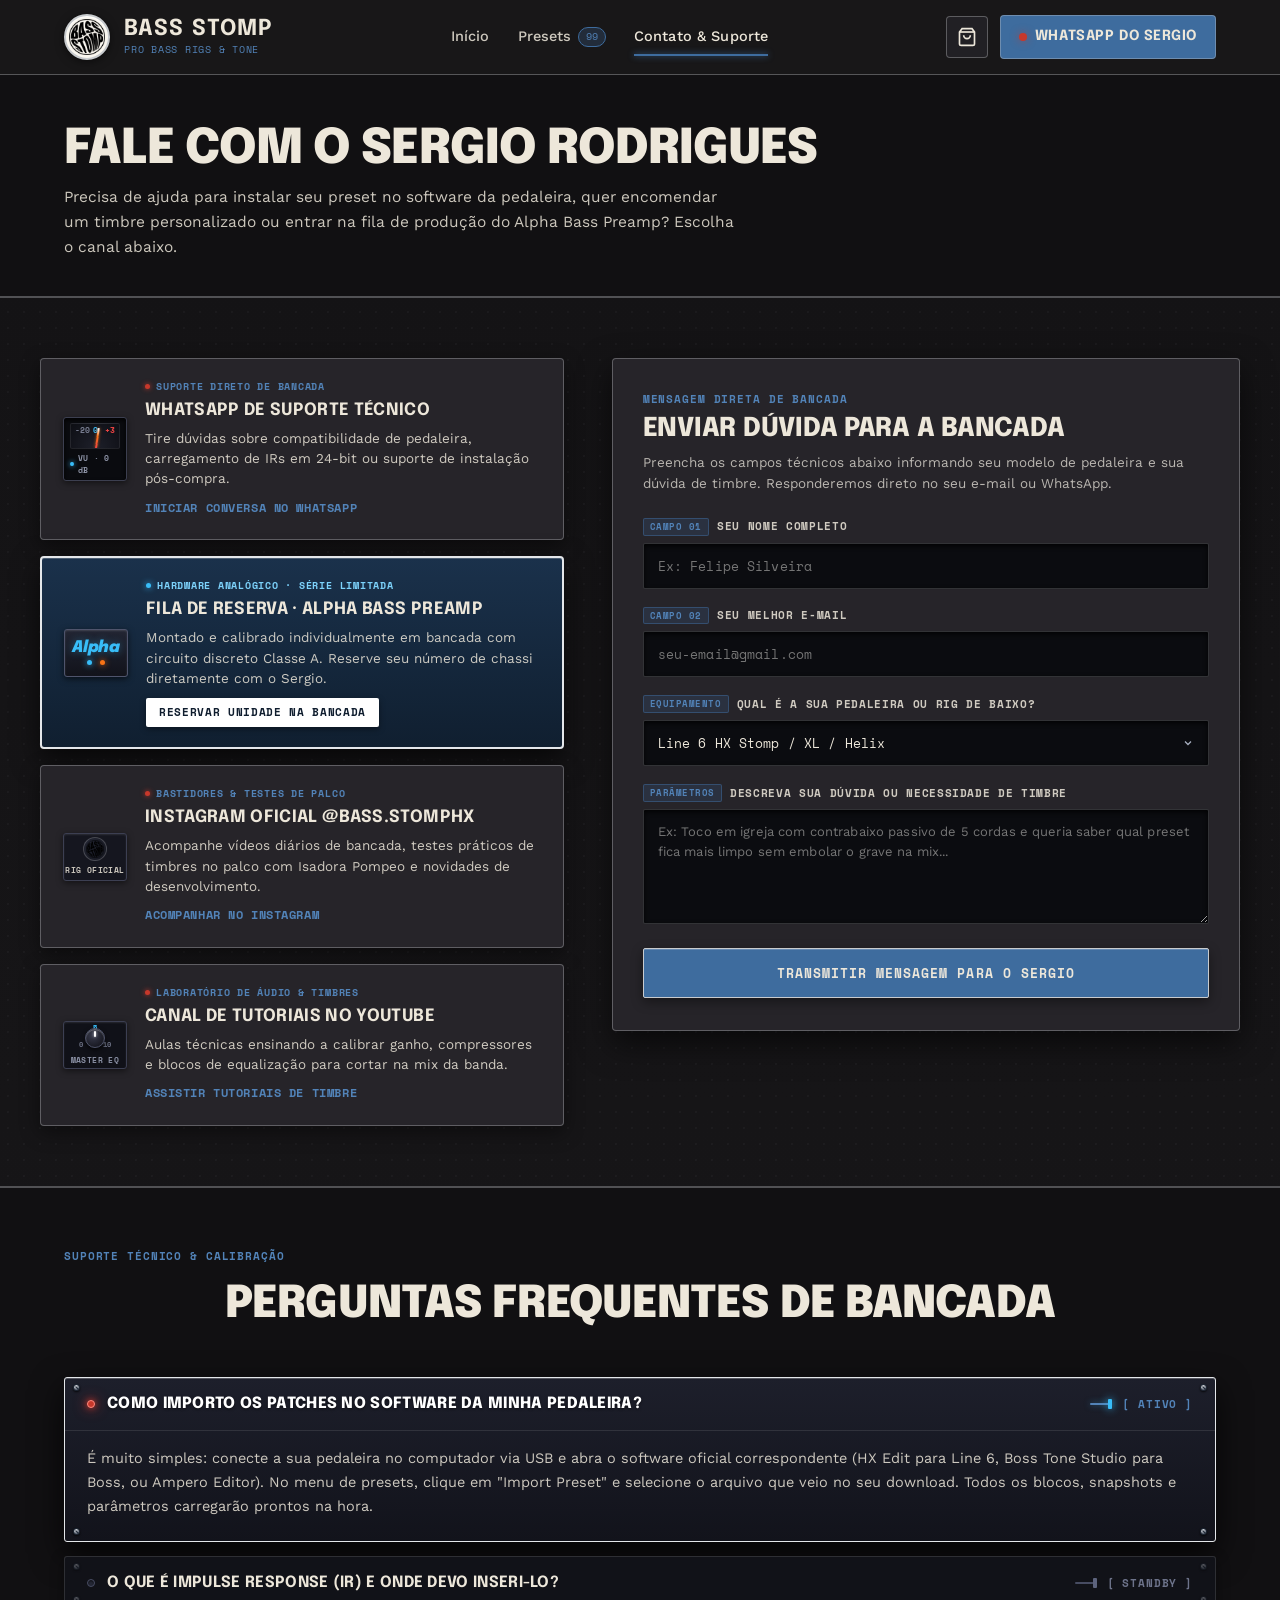
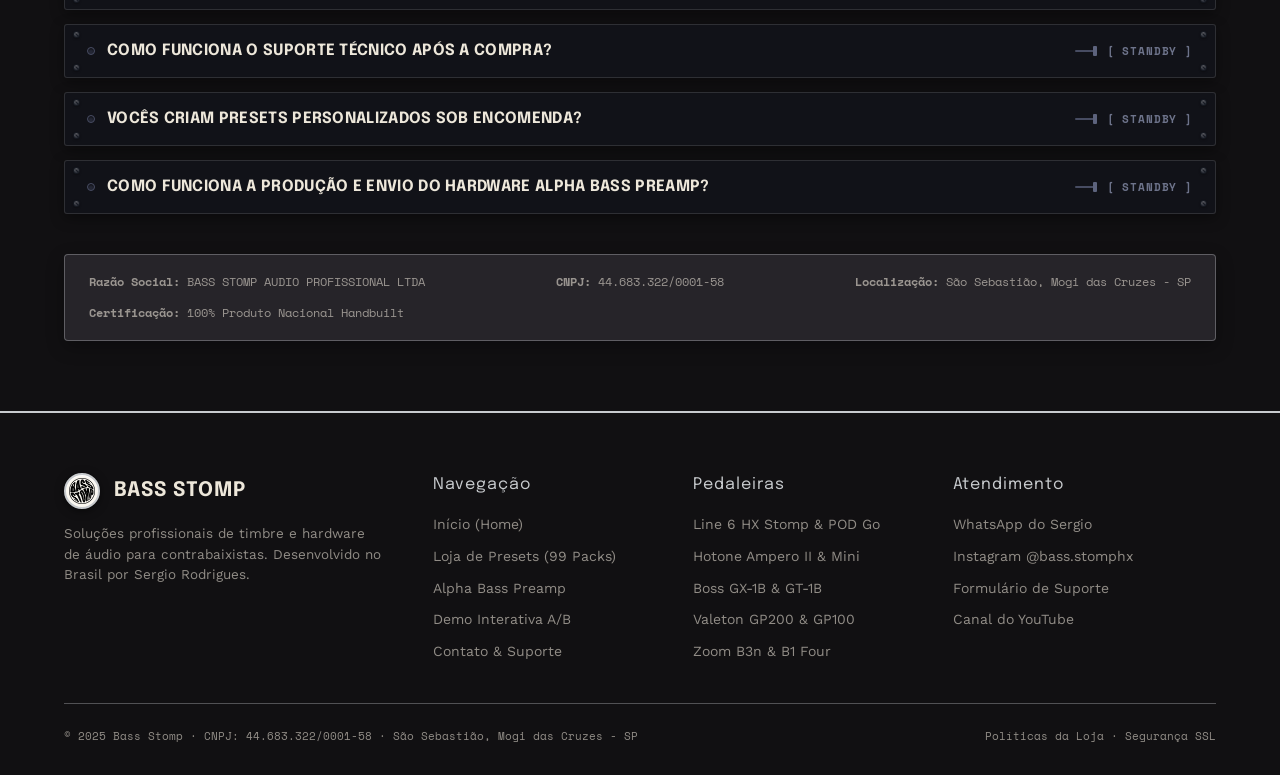
==== commit 6fc3051e: "feat: adota identidade visual Herança SVT definitiva, catálogo completo com 99 presets e refinamento" ====
--- a/contato.html
+++ b/contato.html
@@ -12,31 +12,12 @@
   <link href="https://fonts.googleapis.com/css2?family=Epilogue:ital,wght@0,400;0,500;0,600;0,700;0,800;0,900;1,400;1,700;1,900&family=Space+Mono:ital,wght@0,400;0,700;1,400&family=Work+Sans:ital,wght@0,300;0,400;0,500;0,600;0,700;1,400&display=swap" rel="stylesheet">
   
   <!-- Styles -->
-  <link rel="stylesheet" href="assets/css/style.css">
+  <link rel="stylesheet" href="assets/css/style.css?v=14.0">
   
   <!-- Favicon -->
   <link rel="icon" type="image/png" href="assets/images/logo.png">
 </head>
 <body>
-
-  <!-- Top Utility Bar -->
-  <div class="top-bar">
-    <div class="container top-bar-inner">
-      <div class="top-bar-item">
-        <span class="led"></span>
-        <span>ATENDIMENTO DIRETO COM O FUNDADOR E BAIXISTA SERGIO RODRIGUES</span>
-      </div>
-      <div class="top-bar-item hide-mobile">
-        <span>RESPOSTA RÁPIDA DE BAIXISTA PARA BAIXISTA</span>
-      </div>
-      <div class="top-bar-item">
-        <a href="https://wa.me/5511999999999" target="_blank" class="top-bar-link">
-          <svg width="13" height="13" viewBox="0 0 24 24" fill="currentColor"><path d="M12.031 6.172c-3.181 0-5.767 2.586-5.768 5.766-.001 1.298.38 2.27 1.019 3.287l-.711 2.598 2.669-.699c.969.54 1.771.821 2.79.822h.001c3.182 0 5.768-2.587 5.768-5.768 0-3.18-2.586-5.766-5.769-5.766zm6.91 5.766c-.001 3.816-3.102 6.918-6.909 6.918-1.22 0-2.378-.32-3.411-.93l-3.801.996 1.017-3.714c-.694-1.077-1.066-2.316-1.066-3.61 0-3.816 3.102-6.918 6.909-6.918 3.808.001 6.909 3.103 6.909 6.918z"/></svg>
-          Abrir WhatsApp Direto
-        </a>
-      </div>
-    </div>
-  </div>
 
   <!-- Header -->
   <header class="site-header">
@@ -58,7 +39,7 @@
         <a href="index.html" class="nav-link">Início</a>
         <a href="loja.html" class="nav-link">
           Presets
-          <span class="nav-badge-count">66</span>
+          <span class="nav-badge-count">99</span>
         </a>
         <a href="contato.html" class="nav-link active">Contato & Suporte</a>
       </nav>
@@ -90,7 +71,7 @@
     </a>
     <a href="loja.html" class="mobile-nav-link" onclick="document.getElementById('mobile-drawer-nav').classList.remove('active')">
       <span>Presets</span>
-      <span class="nav-badge-count">66 packs</span>
+      <span class="nav-badge-count">99 packs</span>
     </a>
     <a href="contato.html" class="mobile-nav-link" onclick="document.getElementById('mobile-drawer-nav').classList.remove('active')">
       <span>Contato & Suporte</span>
@@ -105,10 +86,6 @@
     <!-- CONTACT HERO -->
     <section class="contact-hero">
       <div class="container">
-        <div class="badge-eyebrow">
-          <span class="led"></span>
-          CANAIS DE ATENDIMENTO & SUPORTE
-        </div>
         <h1 class="shop-hero-title">FALE COM O SERGIO RODRIGUES</h1>
         <p class="shop-hero-desc">
           Precisa de ajuda para instalar seu preset no software da pedaleira, quer encomendar um timbre personalizado ou entrar na fila de produção do Alpha Bass Preamp? Escolha o canal abaixo.
@@ -123,88 +100,158 @@
         <!-- Left Column: Direct Channels Cards -->
         <div class="contact-channels-list">
           
-          <!-- Channel 1: WhatsApp Suporte -->
+          <!-- Channel 1: WhatsApp Suporte (Mini VU Meter Element) -->
           <a href="https://wa.me/5511999999999?text=Ol%C3%A1%20Sergio,%20preciso%20de%20suporte%20t%C3%A9cnico%20com%20um%20pack%20da%20Bass%20Stomp!" target="_blank" class="contact-card plate">
             <div class="screw tl"></div><div class="screw tr"></div>
-            <div class="contact-card-icon">
-              <svg width="22" height="22" viewBox="0 0 24 24" fill="currentColor"><path d="M12.031 6.172c-3.181 0-5.767 2.586-5.768 5.766-.001 1.298.38 2.27 1.019 3.287l-.711 2.598 2.669-.699c.969.54 1.771.821 2.79.822h.001c3.182 0 5.768-2.587 5.768-5.768 0-3.18-2.586-5.766-5.769-5.766zm6.91 5.766c-.001 3.816-3.102 6.918-6.909 6.918-1.22 0-2.378-.32-3.411-.93l-3.801.996 1.017-3.714c-.694-1.077-1.066-2.316-1.066-3.61 0-3.816 3.102-6.918 6.909-6.918 3.808.001 6.909 3.103 6.909 6.918z"/></svg>
-            </div>
+            
+            <!-- Mini Analog VU Meter Vocab Element -->
+            <div class="channel-hw-badge vu-meter-badge">
+              <div class="mini-vu-display">
+                <div class="vu-glass">
+                  <div class="vu-dial-arc">
+                    <span class="vu-tick tick-neg">-20</span>
+                    <span class="vu-tick tick-zero">0</span>
+                    <span class="vu-tick tick-pos">+3</span>
+                    <div class="vu-analog-needle"></div>
+                  </div>
+                </div>
+                <div class="vu-status-strip">
+                  <span class="vu-pilot-dot"></span>
+                  <span class="vu-status-txt">VU · 0 dB</span>
+                </div>
+              </div>
+            </div>
+
             <div class="contact-card-info">
+              <div class="card-channel-kicker">
+                <span class="kicker-led"></span>
+                <span>SUPORTE DIRETO DE BANCADA</span>
+              </div>
               <h4>WhatsApp de Suporte Técnico</h4>
-              <p>Tire dúvidas sobre compatibilidade de pedaleira, arquivos de IR ou problemas no download.</p>
-              <span class="contact-card-cta">Iniciar conversa no WhatsApp →</span>
+              <p>Tire dúvidas sobre compatibilidade de pedaleira, carregamento de IRs em 24-bit ou suporte de instalação pós-compra.</p>
+              <span class="contact-card-cta">Iniciar Conversa no WhatsApp</span>
             </div>
           </a>
 
-          <!-- Channel 2: Reserva Alpha Preamp -->
-          <a href="https://wa.me/5511999999999?text=Ol%C3%A1%20Sergio,%20quero%20reservar%20uma%20unidade%20do%20Alpha%20Bass%20Preamp%20na%20bancada!" target="_blank" class="contact-card plate">
+          <!-- Channel 2: Reserva Alpha Preamp (Hardware Plate Diferenciada com Painel Azul e Cantos Cromados) -->
+          <a href="https://wa.me/5511999999999?text=Ol%C3%A1%20Sergio,%20quero%20reservar%20uma%20unidade%20do%20Alpha%20Bass%20Preamp%20na%20bancada!" target="_blank" class="contact-card contact-card-hardware plate">
             <div class="screw tl"></div><div class="screw tr"></div>
-            <div class="contact-card-icon" style="color: var(--led); background: rgba(242,194,48,0.1); border-color: rgba(242,194,48,0.3);">
-              <span class="led"></span>
-            </div>
+            <div class="screw bl"></div><div class="screw br"></div>
+            
+            <!-- Alpha Preamp Chassis Plaquette Element -->
+            <div class="channel-hw-badge alpha-hardware-badge">
+              <div class="mini-alpha-plate">
+                <span class="alpha-engraved-logo">Alpha</span>
+                <div class="alpha-pilot-pair">
+                  <span class="alpha-live-led led-cyan" title="Canal Normal"></span>
+                  <span class="alpha-live-led led-amber" title="Canal Val-V"></span>
+                </div>
+              </div>
+            </div>
+
             <div class="contact-card-info">
+              <div class="card-channel-kicker hardware-kicker">
+                <span class="kicker-led cyan"></span>
+                <span>HARDWARE ANALÓGICO · SÉRIE LIMITADA</span>
+              </div>
               <h4>Fila de Reserva · Alpha Bass Preamp</h4>
-              <p>O Alpha é fabricado e calibrado à mão em pequenos lotes numerados. Garanta seu número de chassi.</p>
-              <span class="contact-card-cta" style="color: var(--led);">Reservar na Fila de Bancada →</span>
+              <p>Montado e calibrado individualmente em bancada com circuito discreto Classe A. Reserve seu número de chassi diretamente com o Sergio.</p>
+              <span class="contact-card-cta cta-hardware-btn">Reservar Unidade na Bancada</span>
             </div>
           </a>
 
-          <!-- Channel 3: Instagram Oficial -->
+          <!-- Channel 3: Instagram Oficial (Selo Tratado como Plaqueta Metálica) -->
           <a href="https://www.instagram.com/bass.stomphx" target="_blank" class="contact-card plate">
             <div class="screw tl"></div><div class="screw tr"></div>
-            <div class="contact-card-icon">
-              <svg width="22" height="22" viewBox="0 0 24 24" fill="none" stroke="currentColor" stroke-width="2"><rect x="2" y="2" width="20" height="20" rx="5" ry="5"></rect><path d="M16 11.37A4 4 0 1 1 12.63 8 4 4 0 0 1 16 11.37z"></path><line x1="17.5" y1="6.5" x2="17.51" y2="6.5"></line></svg>
-            </div>
+            
+            <!-- Stamped Metal Seal Plaque Element -->
+            <div class="channel-hw-badge seal-plaque-badge">
+              <div class="mini-seal-chassis">
+                <div class="seal-emboss-ring">
+                  <img src="assets/images/logo.png" alt="Selo Bass Stomp" class="seal-mini-img" />
+                </div>
+                <span class="seal-plaque-tag">RIG OFICIAL</span>
+              </div>
+            </div>
+
             <div class="contact-card-info">
+              <div class="card-channel-kicker">
+                <span class="kicker-led"></span>
+                <span>BASTIDORES & TESTES DE PALCO</span>
+              </div>
               <h4>Instagram Oficial @bass.stomphx</h4>
-              <p>Acompanhe vídeos diários de bastidores, testes de timbres no palco com Mateus Brito e novidades.</p>
-              <span class="contact-card-cta">Seguir no Instagram →</span>
+              <p>Acompanhe vídeos diários de bancada, testes práticos de timbres no palco com Isadora Pompeo e novidades de desenvolvimento.</p>
+              <span class="contact-card-cta">Acompanhar no Instagram</span>
             </div>
           </a>
 
-          <!-- Channel 4: YouTube -->
-          <a href="https://www.youtube.com/@sergio.rodrigues" target="_blank" class="contact-card plate">
+          <!-- Channel 4: YouTube (Knob de Controle de Master EQ de Chassi) -->
+          <a href="https://www.youtube.com/@Sergio.Rodrix" target="_blank" rel="noopener noreferrer" class="contact-card plate">
             <div class="screw tl"></div><div class="screw tr"></div>
-            <div class="contact-card-icon">
-              <svg width="22" height="22" viewBox="0 0 24 24" fill="currentColor"><polygon points="5 3 19 12 5 21 5 3"></polygon></svg>
-            </div>
+            
+            <!-- Rotary Control Knob Element -->
+            <div class="channel-hw-badge knob-badge">
+              <div class="mini-knob-unit">
+                <div class="mini-knob-dial">
+                  <span class="dial-tick tick-0">0</span>
+                  <span class="dial-tick tick-5">5</span>
+                  <span class="dial-tick tick-10">10</span>
+                  <div class="mini-knob-fluted">
+                    <div class="mini-knob-marker"></div>
+                  </div>
+                </div>
+                <span class="mini-knob-sub">MASTER EQ</span>
+              </div>
+            </div>
+
             <div class="contact-card-info">
-              <h4>Canal do YouTube</h4>
-              <p>Tutoriais passo a passo ensinando a regular equalização, compressores e blocos de simulação.</p>
-              <span class="contact-card-cta">Acessar Canal do Sergio →</span>
+              <div class="card-channel-kicker">
+                <span class="kicker-led"></span>
+                <span>LABORATÓRIO DE ÁUDIO & TIMBRES</span>
+              </div>
+              <h4>Canal de Tutoriais no YouTube</h4>
+              <p>Aulas técnicas ensinando a calibrar ganho, compressores e blocos de equalização para cortar na mix da banda.</p>
+              <span class="contact-card-cta">Assistir Tutoriais de Timbre</span>
             </div>
           </a>
 
         </div>
 
-        <!-- Right Column: Structured Support Form -->
+        <!-- Right Column: Structured Support Form (Equipment Panel Treatment) -->
         <div class="contact-form-plate plate">
           <div class="screw tl"></div><div class="screw tr"></div><div class="screw bl"></div><div class="screw br"></div>
           
-          <div style="margin-bottom: 24px;">
-            <div class="section-kicker">MENSAGEM DIRETA</div>
-            <h3 style="font-family: var(--font-display); font-size: 28px; line-height: 1.1; margin-bottom: 8px;">
-              ENVIAR DÚVIDA PARA A BANCADA
-            </h3>
-            <p style="font-size: 14px; color: rgba(242,238,228,0.7); line-height: 1.5;">
-              Preencha os campos abaixo com o modelo do seu pedal e o detalhe da sua dúvida. Responderemos no seu e-mail ou WhatsApp.
+          <div class="form-header-box">
+            <div class="section-kicker">MENSAGEM DIRETA DE BANCADA</div>
+            <h3 class="form-plate-title">ENVIAR DÚVIDA PARA A BANCADA</h3>
+            <p class="form-plate-desc">
+              Preencha os campos técnicos abaixo informando seu modelo de pedaleira e sua dúvida de timbre. Responderemos direto no seu e-mail ou WhatsApp.
             </p>
           </div>
 
-          <form id="contact-support-form">
+          <form id="contact-support-form" class="equipment-form">
             
             <div class="form-group">
-              <label class="form-label">Seu Nome Completo</label>
+              <label class="form-label">
+                <span class="form-label-tag">CAMPO 01</span>
+                Seu Nome Completo
+              </label>
               <input type="text" name="name" required class="form-input" placeholder="Ex: Felipe Silveira" />
             </div>
 
             <div class="form-group">
-              <label class="form-label">Seu Melhor E-mail</label>
+              <label class="form-label">
+                <span class="form-label-tag">CAMPO 02</span>
+                Seu Melhor E-mail
+              </label>
               <input type="email" name="email" required class="form-input" placeholder="seu-email@gmail.com" />
             </div>
 
             <div class="form-group">
-              <label class="form-label">Qual é a sua Pedaleira / Equipamento?</label>
+              <label class="form-label">
+                <span class="form-label-tag">EQUIPAMENTO</span>
+                Qual é a sua Pedaleira ou Rig de Baixo?
+              </label>
               <select name="pedal" class="form-select">
                 <option value="Line 6 HX Stomp / XL / Helix">Line 6 HX Stomp / XL / Helix</option>
                 <option value="Line 6 POD Go">Line 6 POD Go / POD Express</option>
@@ -219,12 +266,15 @@
             </div>
 
             <div class="form-group">
-              <label class="form-label">Descreva sua Dúvida ou Necessidade de Timbre</label>
-              <textarea name="message" required class="form-textarea" placeholder="Ex: Toco em igreja com contrabaixo passivo de 5 cordas e queria saber qual preset fica mais limpo sem embolar o grave..."></textarea>
-            </div>
-
-            <button type="submit" class="btn-primary" style="width: 100%; justify-content: center; padding: 14px; font-size: 14px; margin-top: 10px;">
-              Enviar Mensagem para o Sergio
+              <label class="form-label">
+                <span class="form-label-tag">PARÂMETROS</span>
+                Descreva sua Dúvida ou Necessidade de Timbre
+              </label>
+              <textarea name="message" required class="form-textarea" placeholder="Ex: Toco em igreja com contrabaixo passivo de 5 cordas e queria saber qual preset fica mais limpo sem embolar o grave na mix..."></textarea>
+            </div>
+
+            <button type="submit" class="btn-primary form-submit-btn">
+              Transmitir Mensagem para o Sergio
             </button>
 
           </form>
@@ -234,64 +284,129 @@
       </div>
     </section>
 
-    <!-- SECTION: TECHNICAL FAQ DE INSTALAÇÃO & COMPATIBILIDADE -->
-    <section class="section-faq" style="background: var(--ink-soft); border-top: 1px solid var(--line-dark);">
+    <!-- SECTION: TECHNICAL FAQ DE INSTALAÇÃO & COMPATIBILIDADE (TRATAMENTO DE PLAQUETA) -->
+    <section class="section-faq">
       <div class="container">
         
-        <div style="text-align: center; margin-bottom: 40px;">
-          <div class="section-kicker">SUPORTE TÉCNICO & TUTORIAIS</div>
-          <h2 class="section-title">PERGUNTAS FREQUENTES ANTES OU APÓS A COMPRA</h2>
+        <div class="faq-header-center">
+          <div class="section-kicker">SUPORTE TÉCNICO & CALIBRAÇÃO</div>
+          <h2 class="section-title">PERGUNTAS FREQUENTES DE BANCADA</h2>
         </div>
 
         <div class="faq-grid">
           
           <div class="faq-item open">
-            <button class="faq-question">
-              <span>Como importo os patches no software da minha pedaleira?</span>
-              <svg width="18" height="18" viewBox="0 0 24 24" fill="none" stroke="currentColor" stroke-width="2"><polyline points="6 9 12 15 18 9"></polyline></svg>
+            <div class="faq-corner-screw tl"></div>
+            <div class="faq-corner-screw tr"></div>
+            <div class="faq-corner-screw bl"></div>
+            <div class="faq-corner-screw br"></div>
+
+            <button class="faq-question" type="button">
+              <div class="faq-q-main">
+                <span class="faq-pilot-lamp"></span>
+                <span class="faq-q-title">Como importo os patches no software da minha pedaleira?</span>
+              </div>
+              <div class="faq-meter-indicator">
+                <span class="faq-vu-needle" aria-hidden="true"></span>
+                <span class="faq-status-code">[ ATIVO ]</span>
+              </div>
             </button>
             <div class="faq-answer">
-              É muito simples: conecte a sua pedaleira no computador via USB e abra o software oficial correspondente (HX Edit para Line 6, Boss Tone Studio para Boss, ou Ampero Editor). No menu de presets, clique em "Import Preset" e selecione o arquivo que veio no seu download. Todos os blocos, snapshots e parâmetros carregarão prontos na hora.
+              <div class="faq-answer-inner">
+                É muito simples: conecte a sua pedaleira no computador via USB e abra o software oficial correspondente (HX Edit para Line 6, Boss Tone Studio para Boss, ou Ampero Editor). No menu de presets, clique em "Import Preset" e selecione o arquivo que veio no seu download. Todos os blocos, snapshots e parâmetros carregarão prontos na hora.
+              </div>
             </div>
           </div>
 
           <div class="faq-item">
-            <button class="faq-question">
-              <span>O que é Impulse Response (IR) e onde devo inseri-lo?</span>
-              <svg width="18" height="18" viewBox="0 0 24 24" fill="none" stroke="currentColor" stroke-width="2"><polyline points="6 9 12 15 18 9"></polyline></svg>
+            <div class="faq-corner-screw tl"></div>
+            <div class="faq-corner-screw tr"></div>
+            <div class="faq-corner-screw bl"></div>
+            <div class="faq-corner-screw br"></div>
+
+            <button class="faq-question" type="button">
+              <div class="faq-q-main">
+                <span class="faq-pilot-lamp"></span>
+                <span class="faq-q-title">O que é Impulse Response (IR) e onde devo inseri-lo?</span>
+              </div>
+              <div class="faq-meter-indicator">
+                <span class="faq-vu-needle" aria-hidden="true"></span>
+                <span class="faq-status-code">[ STANDBY ]</span>
+              </div>
             </button>
             <div class="faq-answer">
-              O Impulse Response é a captura acústica real de alta fidelidade de uma caixa acústica de baixo de estúdio (como Ampeg 8x10 ou Aguilar 4x10) com microfones valvulados. Dentro do software da sua pedaleira, importe o arquivo `.wav` na aba "Impulses" e verifique se o bloco de IR do patch está apontando para o slot onde você o colocou.
+              <div class="faq-answer-inner">
+                O Impulse Response é a captura acústica real de alta fidelidade de uma caixa acústica de baixo de estúdio (como Ampeg 8x10 ou Aguilar 4x10) com microfones valvulados. Dentro do software da sua pedaleira, importe o arquivo <code>.wav</code> na aba "Impulses" e verifique se o bloco de IR do patch está apontando para o slot onde você o colocou.
+              </div>
             </div>
           </div>
 
           <div class="faq-item">
-            <button class="faq-question">
-              <span>Como funciona a garantia de 7 dias com devolução integral?</span>
-              <svg width="18" height="18" viewBox="0 0 24 24" fill="none" stroke="currentColor" stroke-width="2"><polyline points="6 9 12 15 18 9"></polyline></svg>
+            <div class="faq-corner-screw tl"></div>
+            <div class="faq-corner-screw tr"></div>
+            <div class="faq-corner-screw bl"></div>
+            <div class="faq-corner-screw br"></div>
+
+            <button class="faq-question" type="button">
+              <div class="faq-q-main">
+                <span class="faq-pilot-lamp"></span>
+                <span class="faq-q-title">Como funciona o suporte técnico após a compra?</span>
+              </div>
+              <div class="faq-meter-indicator">
+                <span class="faq-vu-needle" aria-hidden="true"></span>
+                <span class="faq-status-code">[ STANDBY ]</span>
+              </div>
             </button>
             <div class="faq-answer">
-              A Bass Stomp oferece garantia incondicional de 7 dias. Você tem uma semana inteira para testar os presets no seu ensaio, culto ou gravação. Se você achar que o timbre não encaixou no seu instrumento, envie uma mensagem no WhatsApp do Sergio informando o e-mail da compra e faremos o estorno integral via Pix ou cartão.
+              <div class="faq-answer-inner">
+                A Bass Stomp oferece canal direto via WhatsApp com o Sergio Rodrigues. Se tiver qualquer dificuldade na importação dos arquivos, ajuste de níveis de saída ou equalização para seu fone ou PA, auxiliamos você em tempo real.
+              </div>
             </div>
           </div>
 
           <div class="faq-item">
-            <button class="faq-question">
-              <span>Vocês criam presets personalizados sob encomenda?</span>
-              <svg width="18" height="18" viewBox="0 0 24 24" fill="none" stroke="currentColor" stroke-width="2"><polyline points="6 9 12 15 18 9"></polyline></svg>
+            <div class="faq-corner-screw tl"></div>
+            <div class="faq-corner-screw tr"></div>
+            <div class="faq-corner-screw bl"></div>
+            <div class="faq-corner-screw br"></div>
+
+            <button class="faq-question" type="button">
+              <div class="faq-q-main">
+                <span class="faq-pilot-lamp"></span>
+                <span class="faq-q-title">Vocês criam presets personalizados sob encomenda?</span>
+              </div>
+              <div class="faq-meter-indicator">
+                <span class="faq-vu-needle" aria-hidden="true"></span>
+                <span class="faq-status-code">[ STANDBY ]</span>
+              </div>
             </button>
             <div class="faq-answer">
-              Sim! Caso você toque em uma banda com repertório muito específico ou queira emular o timbre exato de um baixista de referência, mande uma mensagem pelo formulário acima ou diretamente no WhatsApp do Sergio com os detalhes do seu som.
+              <div class="faq-answer-inner">
+                Sim! Caso você toque em uma banda com repertório muito específico ou queira emular o timbre exato de um baixista de referência, mande uma mensagem pelo formulário acima ou diretamente no WhatsApp do Sergio com os detalhes do seu som.
+              </div>
             </div>
           </div>
 
           <div class="faq-item">
-            <button class="faq-question">
-              <span>Como funciona a garantia e envio do hardware Alpha Bass Preamp?</span>
-              <svg width="18" height="18" viewBox="0 0 24 24" fill="none" stroke="currentColor" stroke-width="2"><polyline points="6 9 12 15 18 9"></polyline></svg>
+            <div class="faq-corner-screw tl"></div>
+            <div class="faq-corner-screw tr"></div>
+            <div class="faq-corner-screw bl"></div>
+            <div class="faq-corner-screw br"></div>
+
+            <button class="faq-question" type="button">
+              <div class="faq-q-main">
+                <span class="faq-pilot-lamp"></span>
+                <span class="faq-q-title">Como funciona a produção e envio do hardware Alpha Bass Preamp?</span>
+              </div>
+              <div class="faq-meter-indicator">
+                <span class="faq-vu-needle" aria-hidden="true"></span>
+                <span class="faq-status-code">[ STANDBY ]</span>
+              </div>
             </button>
             <div class="faq-answer">
-              O pedal Alpha Bass Preamp possui 1 ano de garantia total contra qualquer defeito de fabricação. Cada unidade é montada com componentes analógicos selecionados de baixo ruído, testada em bancada e enviada para todo o Brasil com código de rastreamento pelos Correios ou transportadora.
+              <div class="faq-answer-inner">
+                O pedal Alpha Bass Preamp é produzido artesanalmente em série limitada. Cada unidade é montada com componentes analógicos selecionados de baixo ruído, testada e calibrada individualmente em bancada, e enviada para todo o Brasil com código de rastreamento pelos Correios ou transportadora.
+              </div>
             </div>
           </div>
 
@@ -341,7 +456,7 @@
           <div class="footer-col-title">Navegação</div>
           <ul class="footer-links">
             <li><a href="index.html">Início (Home)</a></li>
-            <li><a href="loja.html">Loja de Presets (66 Packs)</a></li>
+            <li><a href="loja.html">Loja de Presets (99 Packs)</a></li>
             <li><a href="index.html#alpha-preamp">Alpha Bass Preamp</a></li>
             <li><a href="index.html#demo-alpha">Demo Interativa A/B</a></li>
             <li><a href="contato.html">Contato & Suporte</a></li>
@@ -365,7 +480,7 @@
             <li><a href="https://wa.me/5511999999999" target="_blank">WhatsApp do Sergio</a></li>
             <li><a href="https://www.instagram.com/bass.stomphx" target="_blank">Instagram @bass.stomphx</a></li>
             <li><a href="contato.html">Formulário de Suporte</a></li>
-            <li><a href="index.html#videos">Canal do YouTube</a></li>
+            <li><a href="https://www.youtube.com/@Sergio.Rodrix" target="_blank" rel="noopener noreferrer">Canal do YouTube</a></li>
           </ul>
         </div>
       </div>
@@ -376,7 +491,6 @@
           © 2025 Bass Stomp · CNPJ: 44.683.322/0001-58 · São Sebastião, Mogi das Cruzes - SP
         </div>
         <div>
-          <span>Termos de Devolução (7 Dias)</span> · 
           <span>Políticas da Loja</span> · 
           <span>Segurança SSL</span>
         </div>
@@ -410,7 +524,7 @@
   </div>
 
   <!-- Scripts -->
-  <script src="assets/js/products-data.js"></script>
-  <script src="assets/js/main.js"></script>
+  <script src="assets/js/products-data.js?v=13.0"></script>
+  <script src="assets/js/main.js?v=13.0"></script>
 </body>
 </html>
--- a/assets/css/style.css
+++ b/assets/css/style.css
@@ -1,82 +1,60 @@
 /* ==========================================================================
-   BASS STOMP — DESIGN SYSTEM 2.0 & STORE STYLES
-   Tokens: Epilogue, Work Sans, Space Mono
-   Palette: Primary #E25822 | Secondary #2E6F89 | Tertiary #C83827 | Neutral #1C1A18
+   BASS STOMP — IDENTIDADE VISUAL OPÇÃO 4: HERANÇA SVT
+   Inspirado no lendário Ampeg SVT valvulado: Tolex, Panel Blue, Chrome, Knob Cream, Pilot Red.
    ========================================================================== */
 
 @import url('https://fonts.googleapis.com/css2?family=Epilogue:ital,wght@0,400;0,500;0,600;0,700;0,800;0,900;1,400;1,700;1,900&family=Space+Mono:ital,wght@0,400;0,700;1,400&family=Work+Sans:ital,wght@0,300;0,400;0,500;0,600;0,700;1,400&display=swap');
 
 :root {
-  /* Brand Palette — Design System 2.0 */
-  --primary: #E25822;
-  --primary-hover: #C54312;
-  --primary-active: #A0300A;
-  --primary-light: #FDF1EB;
-  --primary-muted: rgba(226, 88, 34, 0.12);
-
-  --secondary: #2E6F89;
-  --secondary-hover: #22566B;
-  --secondary-light: #EBF4F7;
-  --secondary-muted: rgba(46, 111, 137, 0.12);
-
-  --tertiary: #C83827;
-  --tertiary-hover: #A72819;
-  --tertiary-light: #FDF0EE;
-  --tertiary-muted: rgba(200, 56, 39, 0.12);
-
-  --neutral: #1C1A18;
-  --neutral-soft: #2D2A26;
-  --neutral-surface: #423E38;
-  --neutral-muted: #7A746C;
-  --neutral-light: #B4AEA5;
-
-  /* Surfaces & Backgrounds */
-  --bg-main: #F4F0EB;
-  --bg-surface: #FAF8F5;
-  --bg-card: #FFFFFF;
-  --bg-dark: #1C1A18;
-  --bg-dark-surface: #272420;
-
-  /* Legacy variables for compatibility */
-  --ink: #1C1A18;
-  --ink-soft: #272420;
-  --ink-surface: #35312C;
-  --bone: #F4F0EB;
-  --paper: #FAF8F5;
-  --orange: #E25822;
-  --orange-dim: #C54312;
-  --lowend: #2E6F89;
-  --led: #F2C230;
-
-  /* Border / Line tokens */
-  --line-light: rgba(28, 26, 24, 0.10);
-  --line-medium: rgba(28, 26, 24, 0.18);
-  --line-dark: rgba(250, 248, 245, 0.14);
-
-  /* Typography */
+  /* SVT Core Palette Tokens */
+  --tolex: #19181A;
+  --tolex-dark: #111012;
+  --tolex-surface: #212024;
+  --tolex-card: #262429;
+  
+  --panel-blue: #3E6C9E;
+  --panel-blue-hover: #335984;
+  --panel-blue-light: #5283B8;
+  --panel-blue-dim: rgba(62, 108, 158, 0.18);
+
+  --chrome: #C8CBCE;
+  --chrome-bright: #E4E7EA;
+  --chrome-dim: rgba(200, 203, 206, 0.22);
+  --chrome-border: rgba(200, 203, 206, 0.35);
+
+  --knob-cream: #EDE7DA;
+  --knob-cream-soft: rgba(237, 231, 218, 0.85);
+  --knob-cream-muted: rgba(237, 231, 218, 0.58);
+
+  --pilot-red: #C7382B;
+  --pilot-red-glow: rgba(199, 56, 43, 0.6);
+
+  /* Semantic Mappings */
+  --bg-main: var(--tolex);
+  --bg-surface: var(--tolex-surface);
+  --text-main: var(--knob-cream);
+  --text-muted: var(--knob-cream-muted);
+  --primary: var(--panel-blue);
+  --primary-hover: var(--panel-blue-hover);
+  --accent: var(--pilot-red);
+  --border-metal: var(--chrome-border);
+
+  /* Typography — Design System 2.0 (Epilogue + Work Sans + Space Mono) */
   --font-display: 'Epilogue', sans-serif;
   --font-body: 'Work Sans', -apple-system, BlinkMacSystemFont, sans-serif;
   --font-mono: 'Space Mono', monospace;
 
-  /* Radii — Smooth rounded corners matching Design Board */
-  --radius-xs: 4px;
-  --radius-sm: 8px;
-  --radius-md: 14px;
-  --radius-lg: 20px;
-  --radius-xl: 28px;
-  --radius-pill: 9999px;
-
-  /* Shadows */
-  --shadow-sm: 0 2px 8px rgba(28, 26, 24, 0.05);
-  --shadow-md: 0 6px 18px rgba(28, 26, 24, 0.08);
-  --shadow-lg: 0 16px 36px rgba(28, 26, 24, 0.11);
-  --shadow-dark: 0 18px 40px rgba(0, 0, 0, 0.45);
-
-  --container-max: 1240px;
-  --transition: all 0.22s cubic-bezier(0.16, 1, 0.3, 1);
-}
-
-/* Reset & Base */
+  /* UI Tokens */
+  --radius-sm: 4px;
+  --radius-md: 8px;
+  --radius-lg: 12px;
+  --radius-pill: 999px;
+  --transition: all 0.2s cubic-bezier(0.16, 1, 0.3, 1);
+}
+
+/* ==========================================================================
+   BASE & RESET
+   ========================================================================== */
 *, *::before, *::after {
   box-sizing: border-box;
   margin: 0;
@@ -84,25 +62,34 @@
 }
 
 html {
+  scroll-behavior: smooth;
+  color-scheme: dark;
+}
+
+body {
+  font-family: var(--font-body);
   font-size: 16px;
-  scroll-behavior: smooth;
-  -webkit-text-size-adjust: 100%;
-}
-
-body {
-  background-color: var(--bg-main);
-  color: var(--neutral);
-  font-family: var(--font-body);
   line-height: 1.55;
+  background-color: var(--tolex);
+  color: var(--knob-cream);
+  background-image: 
+    radial-gradient(rgba(200, 203, 206, 0.04) 1px, transparent 1px),
+    linear-gradient(to bottom, rgba(17, 16, 18, 0.7) 0%, rgba(25, 24, 26, 0.95) 100%);
+  background-size: 16px 16px, 100% 100%;
   -webkit-font-smoothing: antialiased;
-  -moz-osx-font-smoothing: grayscale;
-  overflow-x: hidden;
-}
-
-img {
-  max-width: 100%;
-  height: auto;
-  display: block;
+}
+
+.container {
+  max-width: 1200px;
+  margin: 0 auto;
+  padding: 0 24px;
+}
+
+h1, h2, h3, h4, h5, h6 {
+  font-family: var(--font-display);
+  font-weight: 900;
+  letter-spacing: -0.02em;
+  color: var(--knob-cream);
 }
 
 a {
@@ -111,151 +98,158 @@
   transition: var(--transition);
 }
 
-button, input, select, textarea {
-  font-family: inherit;
-  font-size: inherit;
-  color: inherit;
-}
-
-button {
-  cursor: pointer;
-  border: none;
-  background: none;
-}
-
-.container {
-  width: 100%;
-  max-width: var(--container-max);
-  margin-left: auto;
-  margin-right: auto;
-  padding-left: 20px;
-  padding-right: 20px;
-}
-
-/* Halftone Texture Overlay (Hero only) */
-.hero.has-halftone::before {
+img {
+  max-width: 100%;
+  display: block;
+}
+
+/* ==========================================================================
+   VINTAGE PILOT LIGHT (JEWEL LED)
+   ========================================================================== */
+.led {
+  width: 8px;
+  height: 8px;
+  border-radius: 50%;
+  background: var(--pilot-red);
+  box-shadow: 0 0 8px 1px var(--pilot-red), inset 0 0 3px #fff;
+  display: inline-block;
+  flex-shrink: 0;
+}
+
+.led.blue {
+  background: var(--panel-blue);
+  box-shadow: 0 0 8px 1px var(--panel-blue-light), inset 0 0 3px #fff;
+}
+
+/* ==========================================================================
+   CORNER BRACKETS / CHROME HARDWARE (┌ ┐ └ ┘)
+   ========================================================================== */
+.bracket-corners {
+  position: relative;
+}
+
+.bracket-corners::before,
+.bracket-corners::after {
   content: "";
   position: absolute;
-  inset: 0;
-  background-image: radial-gradient(rgba(28, 26, 24, 0.04) 1.5px, transparent 1.5px);
-  background-size: 14px 14px;
+  width: 14px;
+  height: 14px;
+  border-color: var(--chrome);
+  border-style: solid;
   pointer-events: none;
-  z-index: 1;
-}
-
-/* Plate / Hardware Clean Aesthetic */
-.plate {
-  position: relative;
-  background: var(--bg-surface);
-  border: 1px solid var(--line-light);
-  border-radius: var(--radius-md);
-}
+  z-index: 3;
+}
+
+.bracket-corners::before {
+  top: 8px;
+  left: 8px;
+  border-width: 2px 0 0 2px;
+}
+
+.bracket-corners::after {
+  bottom: 8px;
+  right: 8px;
+  border-width: 0 2px 2px 0;
+}
+
 .screw {
-  display: none; /* Modern clean rounded aesthetic from design board */
-}
-
-/* LED Indicator */
-.led {
-  display: inline-block;
-  width: 7px;
-  height: 7px;
-  border-radius: 50%;
-  background-color: var(--led);
-  box-shadow: 0 0 6px 1px var(--led);
-  animation: ledPulse 2s infinite ease-in-out;
-}
-.led.orange {
-  background-color: var(--primary);
-  box-shadow: 0 0 6px 1px var(--primary);
-}
-@keyframes ledPulse {
-  0%, 100% { opacity: 1; transform: scale(1); }
-  50% { opacity: 0.65; transform: scale(0.92); }
-}
-
-/* Footswitch Graphic */
-.footswitch-ring {
-  width: 24px;
-  height: 24px;
-  border-radius: 50%;
-  border: 2px solid var(--primary);
+  display: none !important;
+}
+
+/* ==========================================================================
+   BUTTONS (AMPEG CHASSIS STYLE)
+   ========================================================================== */
+.btn-primary {
   display: inline-flex;
   align-items: center;
   justify-content: center;
-  position: relative;
-}
-.footswitch-ring::after {
-  content: "";
-  width: 6px;
-  height: 6px;
-  border-radius: 50%;
-  background: var(--primary);
-}
-
-/* Eyebrow badge — Clean Stamped Label */
-.badge-eyebrow {
+  gap: 10px;
+  background: var(--panel-blue);
+  color: var(--knob-cream);
+  font-family: var(--font-body);
+  font-size: 14px;
+  font-weight: 600;
+  letter-spacing: 0.02em;
+  padding: 13px 26px;
+  border: 1px solid var(--chrome);
+  border-radius: var(--radius-sm);
+  cursor: pointer;
+  transition: var(--transition);
+  box-shadow: 0 4px 12px rgba(0, 0, 0, 0.4), inset 0 1px 0 rgba(255, 255, 255, 0.2);
+}
+
+.btn-primary:hover {
+  background: var(--panel-blue-hover);
+  border-color: var(--chrome-bright);
+  transform: translateY(-1px);
+  box-shadow: 0 6px 18px rgba(62, 108, 158, 0.35);
+}
+
+.btn-secondary, .btn-outlined {
   display: inline-flex;
   align-items: center;
-  gap: 8px;
-  font-family: var(--font-mono);
-  font-size: 11px;
-  font-weight: 700;
-  letter-spacing: 0.06em;
-  text-transform: uppercase;
-  color: var(--neutral);
-  background: var(--bg-surface);
-  border: 1px solid var(--line-light);
-  padding: 6px 12px;
+  justify-content: center;
+  gap: 10px;
+  background: rgba(33, 32, 36, 0.8);
+  color: var(--knob-cream);
+  font-family: var(--font-body);
+  font-size: 14px;
+  font-weight: 600;
+  letter-spacing: 0.02em;
+  padding: 13px 24px;
+  border: 1px solid var(--chrome-border);
   border-radius: var(--radius-sm);
+  cursor: pointer;
+  transition: var(--transition);
+}
+
+.btn-secondary:hover, .btn-outlined:hover {
+  border-color: var(--chrome);
+  background: rgba(62, 108, 158, 0.2);
+  color: #FFFFFF;
+}
+
+.btn-buy-pill {
+  background: var(--panel-blue);
+  color: var(--knob-cream);
+  border: 1px solid var(--chrome-border);
+  font-family: var(--font-body);
+  font-size: 13px;
+  font-weight: 600;
+  letter-spacing: 0.02em;
+  padding: 8px 18px;
+  border-radius: var(--radius-sm);
+  cursor: pointer;
+  transition: var(--transition);
+}
+
+.btn-buy-pill:hover {
+  background: var(--pilot-red);
+  border-color: var(--pilot-red);
+  color: #fff;
 }
 
 /* ==========================================================================
-   TOP UTILITY BAR
+   TOP BAR (DISABLED)
    ========================================================================== */
 .top-bar {
-  background: #0b0a0d;
-  border-bottom: 1px solid var(--line-dark);
-  padding: 8px 0;
-  font-family: var(--font-mono);
-  font-size: 11px;
-  color: rgba(242, 238, 228, 0.7);
-  letter-spacing: 0.03em;
-}
-.top-bar-inner {
-  display: flex;
-  align-items: center;
-  justify-content: space-between;
-  gap: 16px;
-}
-.top-bar-item {
-  display: flex;
-  align-items: center;
-  gap: 8px;
-}
-.top-bar-link {
-  color: var(--bone);
-  font-weight: 600;
-  display: flex;
-  align-items: center;
-  gap: 6px;
-}
-.top-bar-link:hover {
-  color: var(--primary);
+  display: none !important;
 }
 
 /* ==========================================================================
-   SITE HEADER & NAV
+   SITE HEADER & NAVIGATION
    ========================================================================== */
 .site-header {
+  background: rgba(25, 24, 26, 0.96);
+  backdrop-filter: blur(12px);
+  -webkit-backdrop-filter: blur(12px);
+  border-bottom: 1.5px solid var(--chrome-border);
   position: sticky;
   top: 0;
   z-index: 100;
-  background: rgba(244, 240, 235, 0.95);
-  backdrop-filter: blur(12px);
-  -webkit-backdrop-filter: blur(12px);
-  border-bottom: 1px solid var(--line-light);
   transition: var(--transition);
 }
+
 .header-inner {
   display: flex;
   align-items: center;
@@ -263,45 +257,62 @@
   height: 74px;
 }
 
-/* Horizontal Brand Lockup */
+/* Brand Lockup: Plaqueta de Painel */
 .brand-lockup {
   display: flex;
   align-items: center;
   gap: 14px;
-}
+  text-decoration: none;
+}
+
 .brand-seal {
-  width: 44px;
-  height: 44px;
+  width: 46px;
+  height: 46px;
   border-radius: 50%;
-  background: #FFFFFF;
+  background: #FAF7F0;
+  border: 2px solid var(--chrome);
   display: flex;
   align-items: center;
   justify-content: center;
-  box-shadow: 0 0 0 1px var(--line-light);
+  box-shadow: 0 2px 8px rgba(0, 0, 0, 0.5), inset 0 1px 1px #fff;
   flex-shrink: 0;
   overflow: hidden;
-}
+  padding: 3px;
+  transition: var(--transition);
+}
+
 .brand-seal img {
   width: 100%;
   height: 100%;
+  max-width: 40px;
+  max-height: 40px;
   object-fit: contain;
-}
+  display: block;
+}
+
+.brand-lockup:hover .brand-seal {
+  border-color: var(--panel-blue-light);
+  transform: scale(1.04);
+}
+
 .brand-text {
   display: flex;
   flex-direction: column;
 }
+
 .brand-name {
   font-family: var(--font-display);
   font-size: 22px;
-  font-weight: 900;
-  line-height: 0.95;
-  letter-spacing: -0.01em;
-  color: var(--neutral);
-}
+  font-weight: 700;
+  line-height: 1;
+  letter-spacing: 0.05em;
+  color: var(--knob-cream);
+}
+
 .brand-tagline {
   font-family: var(--font-mono);
   font-size: 9.5px;
-  color: var(--secondary);
+  color: var(--panel-blue-light);
   letter-spacing: 0.08em;
   text-transform: uppercase;
   margin-top: 2px;
@@ -313,19 +324,25 @@
   align-items: center;
   gap: 28px;
 }
+
 .nav-link {
-  font-size: 14px;
+  font-family: var(--font-body);
+  font-size: 14.5px;
   font-weight: 500;
-  color: var(--neutral-muted);
+  letter-spacing: 0.01em;
+  color: var(--knob-cream-soft);
   display: flex;
   align-items: center;
   gap: 6px;
   position: relative;
   padding: 8px 0;
-}
+  transition: var(--transition);
+}
+
 .nav-link:hover, .nav-link.active {
-  color: var(--neutral);
-}
+  color: var(--knob-cream);
+}
+
 .nav-link::after {
   content: "";
   position: absolute;
@@ -333,535 +350,497 @@
   left: 0;
   width: 0;
   height: 2px;
-  background: var(--primary);
+  background: var(--panel-blue);
+  box-shadow: 0 0 6px var(--panel-blue);
   transition: var(--transition);
 }
+
 .nav-link:hover::after, .nav-link.active::after {
   width: 100%;
 }
+
 .nav-badge-count {
   font-family: var(--font-mono);
   font-size: 10px;
-  background: var(--primary-light);
-  color: var(--primary);
+  background: rgba(62, 108, 158, 0.25);
+  color: var(--panel-blue-light);
+  border: 1px solid var(--panel-blue);
   padding: 1px 7px;
   border-radius: var(--radius-pill);
-  border: 1px solid var(--primary-muted);
 }
 
 /* Header Actions */
 .header-actions {
   display: flex;
   align-items: center;
-  gap: 14px;
-}
+  gap: 12px;
+}
+
 .btn-cart {
   position: relative;
-  width: 44px;
-  height: 44px;
-  border-radius: var(--radius-md);
-  background: #EAE5DF;
-  border: 1px solid var(--line-light);
+  width: 42px;
+  height: 42px;
+  border-radius: var(--radius-sm);
+  background: var(--tolex-surface);
+  border: 1.5px solid var(--chrome-border);
   display: flex;
   align-items: center;
   justify-content: center;
-  color: var(--neutral);
+  color: var(--knob-cream);
+  cursor: pointer;
   transition: var(--transition);
 }
+
 .btn-cart:hover {
-  border-color: var(--primary);
-  color: var(--primary);
-  background: #FFFFFF;
-}
+  border-color: var(--chrome);
+  background: var(--tolex-card);
+  color: #FFFFFF;
+}
+
 .cart-count {
   position: absolute;
   top: -6px;
   right: -6px;
-  background: var(--primary);
+  background: var(--pilot-red);
   color: #FFFFFF;
   font-family: var(--font-mono);
-  font-size: 11px;
-  font-weight: 700;
-  min-width: 20px;
-  height: 20px;
+  font-size: 10.5px;
+  font-weight: 700;
+  min-width: 18px;
+  height: 18px;
   border-radius: 50%;
   display: flex;
   align-items: center;
   justify-content: center;
-  box-shadow: 0 2px 6px rgba(0, 0, 0, 0.25);
-}
+  box-shadow: 0 0 8px var(--pilot-red-glow);
+}
+
 .btn-whatsapp-header {
   display: inline-flex;
   align-items: center;
   gap: 8px;
-  font-family: var(--font-body);
-  font-size: 13px;
-  font-weight: 600;
-  color: #FFFFFF;
-  background: var(--primary);
+  font-family: var(--font-display);
+  font-size: 14px;
+  font-weight: 700;
+  letter-spacing: 0.04em;
+  text-transform: uppercase;
+  color: var(--knob-cream);
+  background: var(--panel-blue);
+  border: 1px solid var(--chrome-border);
   padding: 10px 18px;
   border-radius: var(--radius-sm);
   transition: var(--transition);
 }
+
 .btn-whatsapp-header:hover {
-  background: var(--primary-hover);
+  background: var(--panel-blue-hover);
+  border-color: var(--chrome);
   color: #FFFFFF;
-}
+  transform: translateY(-1px);
+  box-shadow: 0 4px 12px rgba(62, 108, 158, 0.4);
+}
+
 .btn-menu-toggle {
   display: none;
   width: 42px;
   height: 42px;
-  border-radius: var(--radius-md);
-  background: #EAE5DF;
-  border: 1px solid var(--line-light);
+  border-radius: var(--radius-sm);
+  background: var(--tolex-surface);
+  border: 1.5px solid var(--chrome-border);
   align-items: center;
   justify-content: center;
-  color: var(--neutral);
-}
+  color: var(--knob-cream);
+  cursor: pointer;
+}
+
+.btn-menu-toggle:hover {
+  border-color: var(--chrome);
+  color: #fff;
+}
+
+/* Mobile Drawer Navigation */
+.mobile-nav-drawer {
+  position: fixed;
+  top: 74px;
+  left: 0;
+  right: 0;
+  background: rgba(21, 20, 23, 0.98);
+  backdrop-filter: blur(16px);
+  -webkit-backdrop-filter: blur(16px);
+  border-bottom: 2px solid var(--chrome-border);
+  padding: 24px 20px;
+  display: flex;
+  flex-direction: column;
+  gap: 16px;
+  z-index: 99;
+  transform: translateY(-130%);
+  opacity: 0;
+  pointer-events: none;
+  visibility: hidden;
+  transition: transform 0.3s cubic-bezier(0.16, 1, 0.3, 1), opacity 0.3s ease, visibility 0.3s ease;
+  box-shadow: 0 20px 40px rgba(0, 0, 0, 0.7);
+}
+
+.mobile-nav-drawer.active {
+  transform: translateY(0);
+  opacity: 1;
+  pointer-events: auto;
+  visibility: visible;
+}
+
+.mobile-nav-link {
+  font-family: var(--font-display);
+  font-size: 16px;
+  font-weight: 600;
+  letter-spacing: 0.04em;
+  text-transform: uppercase;
+  color: var(--knob-cream);
+  padding: 10px 0;
+  border-bottom: 1px solid var(--chrome-border);
+  display: flex;
+  align-items: center;
+  justify-content: space-between;
+}
+
+.mobile-nav-link:hover {
+  color: var(--panel-blue-light);
+}
+
 
 /* ==========================================================================
-   BUTTON SYSTEM (DESIGN SYSTEM BOARD VARIANTS)
-   ========================================================================== */
-.btn-primary {
-  display: inline-flex;
-  align-items: center;
-  justify-content: center;
-  gap: 10px;
-  background: var(--primary);
-  color: #FFFFFF;
-  font-family: var(--font-body);
-  font-size: 14px;
-  font-weight: 600;
-  letter-spacing: 0.02em;
-  padding: 13px 24px;
-  border-radius: var(--radius-sm);
-  border: 1px solid var(--primary);
-  box-shadow: var(--shadow-sm);
-  cursor: pointer;
-  transition: var(--transition);
-}
-.btn-primary:hover {
-  background: var(--primary-hover);
-  border-color: var(--primary-hover);
-  color: #FFFFFF;
-  transform: translateY(-2px);
-  box-shadow: var(--shadow-md);
-}
-
-.btn-secondary {
-  display: inline-flex;
-  align-items: center;
-  justify-content: center;
-  gap: 10px;
-  background: #EAE5DF;
-  color: var(--neutral);
-  font-family: var(--font-body);
-  font-size: 14px;
-  font-weight: 600;
-  padding: 13px 22px;
-  border-radius: var(--radius-sm);
-  border: 1px solid var(--line-light);
-  cursor: pointer;
-  transition: var(--transition);
-}
-.btn-secondary:hover {
-  background: #E0DAD3;
-  color: var(--neutral);
-  transform: translateY(-2px);
-}
-
-.btn-inverted {
-  display: inline-flex;
-  align-items: center;
-  justify-content: center;
-  gap: 10px;
-  background: var(--neutral);
-  color: #FAF8F5;
-  font-family: var(--font-body);
-  font-size: 14px;
-  font-weight: 600;
-  padding: 13px 22px;
-  border-radius: var(--radius-sm);
-  border: 1px solid var(--neutral);
-  cursor: pointer;
-  transition: var(--transition);
-}
-.btn-inverted:hover {
-  background: var(--neutral-soft);
-  color: #FAF8F5;
-  transform: translateY(-2px);
-}
-
-.btn-outlined {
-  display: inline-flex;
-  align-items: center;
-  justify-content: center;
-  gap: 10px;
-  background: transparent;
-  color: var(--neutral);
-  font-family: var(--font-body);
-  font-size: 14px;
-  font-weight: 600;
-  padding: 13px 22px;
-  border-radius: var(--radius-sm);
-  border: 1.5px solid var(--neutral);
-  cursor: pointer;
-  transition: var(--transition);
-}
-.btn-outlined:hover {
-  background: var(--neutral);
-  color: #FAF8F5;
-  transform: translateY(-2px);
-}
-
-/* ==========================================================================
-   HERO SECTION
+   HERO SECTION — HERANÇA SVT
    ========================================================================== */
 .hero {
+  padding: 70px 0 80px;
   position: relative;
-  padding: 60px 0 70px;
-  background: var(--bg-main);
-  border-bottom: 1px solid var(--line-light);
-  color: var(--neutral);
-  overflow: hidden;
-}
-.hero::after {
-  content: "";
-  position: absolute;
-  right: 0;
-  bottom: 0;
-  width: 600px;
-  height: 600px;
-  background: radial-gradient(circle, rgba(226, 88, 34, 0.06) 0%, transparent 70%);
-  pointer-events: none;
-}
+  border-bottom: 2px solid var(--chrome-border);
+}
+
 .hero-grid {
   display: grid;
   grid-template-columns: 1.15fr 0.85fr;
   gap: 50px;
   align-items: center;
-  position: relative;
-  z-index: 2;
-}
-.hero-content {
-  display: flex;
-  flex-direction: column;
-}
+}
+
+.badge-eyebrow {
+  display: inline-flex;
+  align-items: center;
+  gap: 8px;
+  font-family: var(--font-mono);
+  font-size: 11px;
+  font-weight: 700;
+  letter-spacing: 0.06em;
+  text-transform: uppercase;
+  color: var(--panel-blue-light);
+  background: rgba(62, 108, 158, 0.15);
+  border: 1px solid rgba(62, 108, 158, 0.4);
+  padding: 6px 12px;
+  border-radius: var(--radius-sm);
+  margin-bottom: 16px;
+}
+
 .hero-title {
   font-family: var(--font-display);
   font-size: clamp(38px, 4.8vw, 60px);
   font-weight: 900;
   line-height: 1.05;
   letter-spacing: -0.02em;
-  color: var(--neutral);
-  margin-top: 16px;
+  color: var(--knob-cream);
+  margin-top: 0;
   margin-bottom: 20px;
 }
-.hero-title .highlight-orange {
-  color: var(--primary);
+
+.hero-title .highlight-blue {
+  color: var(--panel-blue-light);
   font-style: italic;
   font-weight: 800;
-}
+  letter-spacing: -0.02em;
+  text-transform: none;
+}
+
+.hero-title .hero-subtext {
+  font-family: var(--font-body);
+  font-size: clamp(20px, 2.5vw, 32px);
+  font-weight: 400;
+  font-style: italic;
+  letter-spacing: normal;
+  text-transform: none;
+  color: var(--knob-cream-soft);
+  display: block;
+  margin-top: 6px;
+}
+
 .hero-desc {
-  font-size: 16.5px;
-  line-height: 1.65;
-  color: var(--neutral-soft);
+  font-size: 16px;
+  color: var(--knob-cream-soft);
   max-width: 540px;
-  margin-bottom: 32px;
-}
+  line-height: 1.6;
+  margin-bottom: 28px;
+}
+
 .hero-actions {
   display: flex;
+  gap: 16px;
   flex-wrap: wrap;
+  margin-bottom: 28px;
+}
+
+/* Rig Specs Bar (Inline Row Style - from Reference) */
+.hero-specs-row {
+  display: flex;
   align-items: center;
   gap: 16px;
-  margin-bottom: 34px;
-}
-
-/* Hero Rig Specs Inscription Bar */
-.hero-rig-specs {
-  display: flex;
-  flex-direction: column;
-  gap: 10px;
-  padding-top: 24px;
-  border-top: 1px solid var(--line-light);
-}
-.spec-chassis-item {
-  display: flex;
-  align-items: baseline;
-  gap: 12px;
-}
-.spec-chassis-label {
+  flex-wrap: wrap;
   font-family: var(--font-mono);
   font-size: 11px;
-  font-weight: 700;
-  letter-spacing: 0.06em;
-  color: var(--secondary);
-  background: var(--secondary-light);
-  border: 1px solid var(--secondary-muted);
-  padding: 2px 8px;
-  border-radius: var(--radius-xs);
-  flex-shrink: 0;
-}
-.spec-chassis-val {
-  font-family: var(--font-body);
-  font-size: 13.5px;
-  color: var(--neutral-soft);
-  font-weight: 500;
-}
-
-/* Hero Media Wrap & Guarantee Seal */
+  color: var(--knob-cream-soft);
+  letter-spacing: 0.04em;
+  padding-top: 18px;
+  border-top: 1px solid var(--chrome-border);
+}
+
+.hero-spec-item {
+  display: flex;
+  align-items: center;
+  gap: 8px;
+}
+
+.hero-spec-item strong {
+  color: var(--knob-cream);
+  font-weight: 700;
+}
+
+.dot-sep {
+  color: var(--panel-blue);
+  opacity: 0.7;
+}
+
+/* Hero Media Frame with Corner Hardware and 10% OFF Badge */
 .hero-media-wrap {
   position: relative;
-}
+  max-width: 480px;
+  margin: 0 auto;
+}
+
 .hero-photo-frame {
-  background: #FFFFFF;
-  border: 1px solid var(--line-light);
-  border-radius: var(--radius-lg);
+  position: relative;
+  background: var(--tolex-dark);
+  border: 2px solid var(--chrome);
+  border-radius: var(--radius-sm);
   overflow: hidden;
-  box-shadow: var(--shadow-lg);
+  box-shadow: 0 20px 50px rgba(0,0,0,0.7);
+  aspect-ratio: 4 / 3.8;
+}
+
+.screen-corner-badge {
+  position: absolute;
+  top: 14px;
+  right: -8px;
+  background: var(--pilot-red);
+  color: #fff;
+  font-family: var(--font-mono);
+  font-size: 10px;
+  font-weight: 700;
+  letter-spacing: 0.06em;
+  padding: 5px 14px;
+  border-radius: 2px;
+  box-shadow: 0 4px 14px var(--pilot-red-glow);
+  z-index: 10;
+  transform: rotate(3deg);
+  border: 1px solid rgba(255, 255, 255, 0.35);
+}
+
+/* ==========================================================================
+   SHOP COMPACT HERO & PEDALBOARD SELECTOR (HERANÇA SVT)
+   ========================================================================== */
+.shop-hero {
+  padding: 46px 0 34px;
+  background: var(--tolex-dark);
+  border-bottom: 2px solid var(--chrome-border);
   position: relative;
 }
-.hero-photo-frame img {
-  width: 100%;
-  height: auto;
-  object-fit: cover;
-}
-/* Hero Visual / Sergio Photo Frame */
-.hero-visual {
+
+.shop-hero-badge {
+  display: inline-flex;
+  align-items: center;
+  gap: 8px;
+  font-family: var(--font-mono);
+  font-size: 11px;
+  font-weight: 700;
+  color: var(--panel-blue-light);
+  letter-spacing: 0.08em;
+  text-transform: uppercase;
+  margin-bottom: 12px;
+}
+
+.shop-hero-title {
+  font-family: var(--font-display);
+  font-size: clamp(32px, 4.5vw, 48px);
+  font-weight: 900;
+  letter-spacing: -0.02em;
+  color: var(--knob-cream);
+  margin-bottom: 10px;
+  line-height: 1.05;
+  text-transform: uppercase;
+}
+
+.shop-hero-desc {
+  font-family: var(--font-body);
+  font-size: 15.5px;
+  color: var(--knob-cream-soft);
+  max-width: 680px;
+  line-height: 1.6;
+}
+
+/* SECTION: PEDALBOARD SELECTOR (AMPEG CHASSIS STYLE) */
+.section-pedaleiras,
+.section-pedal-selector {
+  padding: 48px 0 54px;
+  background: var(--tolex);
+  border-bottom: 2px solid var(--chrome-border);
   position: relative;
 }
-.sergio-card {
-  position: relative;
-  background: var(--ink-soft);
-  border: 1px solid var(--line-dark);
-  border-radius: var(--radius-lg);
-  overflow: hidden;
-  box-shadow: 0 24px 48px rgba(0, 0, 0, 0.5);
-}
-.sergio-photo-wrap {
-  position: relative;
-  aspect-ratio: 4 / 4.8;
-  overflow: hidden;
-  background: #0a090c;
-}
-.sergio-photo-wrap img {
-  width: 100%;
-  height: 100%;
-  object-fit: cover;
-  object-position: top center;
-  filter: contrast(1.1) grayscale(0.2);
-  transition: transform 0.6s ease;
-}
-.sergio-card:hover .sergio-photo-wrap img {
-  transform: scale(1.03);
-}
-.sergio-photo-overlay {
-  position: absolute;
-  inset: 0;
-  background: linear-gradient(to top, rgba(19, 18, 23, 0.95) 0%, rgba(19, 18, 23, 0.2) 50%, transparent 100%);
-}
-.sergio-badge-seal {
-  position: absolute;
-  top: 18px;
-  right: 18px;
-  width: 64px;
-  height: 64px;
-  border-radius: 50%;
-  background: rgba(19, 18, 23, 0.85);
-  backdrop-filter: blur(8px);
-  border: 1px solid var(--line-dark);
-  display: flex;
-  align-items: center;
-  justify-content: center;
-  z-index: 3;
-}
-.sergio-badge-seal img {
-  width: 80%;
-  height: 80%;
-  object-fit: contain;
-  filter: invert(1);
-}
-.sergio-caption {
-  position: absolute;
-  bottom: 0;
-  left: 0;
-  right: 0;
-  padding: 24px;
-  z-index: 3;
-}
-.sergio-name {
+
+.section-pedaleiras .section-header,
+.pedal-selector-header {
+  display: flex;
+  justify-content: space-between;
+  align-items: flex-end;
+  margin-bottom: 26px;
+  gap: 20px;
+  flex-wrap: wrap;
+}
+
+.section-pedaleiras .section-kicker,
+.pedal-selector-kicker {
+  font-family: var(--font-mono);
+  font-size: 11px;
+  font-weight: 700;
+  letter-spacing: 0.08em;
+  color: var(--panel-blue-light);
+  margin-bottom: 6px;
+  display: flex;
+  align-items: center;
+  gap: 6px;
+  text-transform: uppercase;
+}
+
+.section-pedaleiras .section-title,
+.pedal-selector-title {
   font-family: var(--font-display);
-  font-size: 26px;
-  letter-spacing: 0.02em;
-  margin-bottom: 4px;
-}
-.sergio-role {
-  font-family: var(--font-mono);
-  font-size: 12px;
-  color: var(--orange);
-  letter-spacing: 0.04em;
-  margin-bottom: 8px;
-}
-.sergio-quote {
-  font-size: 13px;
-  color: rgba(242, 238, 228, 0.76);
-  font-style: italic;
-}
-
-/* Floating Rig Tag */
-.floating-rig-tag {
-  position: absolute;
-  bottom: -20px;
-  left: -20px;
-  background: var(--paper);
-  color: var(--ink);
-  border-radius: var(--radius-md);
-  padding: 14px 18px;
-  box-shadow: 0 16px 32px rgba(0, 0, 0, 0.4);
-  border: 1px solid var(--line-light);
-  display: flex;
-  align-items: center;
-  gap: 12px;
-  z-index: 4;
-}
-.rig-icon {
-  width: 36px;
-  height: 36px;
-  background: var(--ink);
-  color: var(--bone);
-  border-radius: 50%;
-  display: flex;
-  align-items: center;
-  justify-content: center;
-}
-.rig-info {
-  display: flex;
-  flex-direction: column;
-}
-.rig-title {
+  font-size: clamp(26px, 3.2vw, 38px);
+  font-weight: 800;
+  color: var(--knob-cream);
+  margin-bottom: 6px;
+  letter-spacing: -0.01em;
+}
+
+.section-pedaleiras .section-sub,
+.pedal-selector-desc {
   font-family: var(--font-body);
-  font-size: 13px;
-  font-weight: 700;
-  line-height: 1.2;
-}
-.rig-sub {
-  font-family: var(--font-mono);
-  font-size: 10.5px;
-  color: #6c665a;
-}
-
-/* ==========================================================================
-   PEDALBOARD SELECTOR SECTION (CLEAN WARM SURFACE)
-   ========================================================================== */
-.section-pedaleiras {
-  padding: 70px 0 60px;
-  background: var(--bg-main);
-  color: var(--neutral);
-  border-bottom: 1px solid var(--line-light);
-}
-.section-pedaleiras .section-kicker {
-  font-family: var(--font-mono);
-  font-size: 11px;
-  font-weight: 700;
-  letter-spacing: 0.08em;
-  color: var(--secondary);
-  text-transform: uppercase;
-  margin-bottom: 8px;
-}
-.section-pedaleiras .section-title {
-  font-family: var(--font-display);
-  font-size: clamp(30px, 3.8vw, 44px);
-  font-weight: 800;
-  line-height: 1.05;
-  letter-spacing: -0.01em;
-  color: var(--neutral);
-}
-.section-pedaleiras .section-sub {
-  font-family: var(--font-body);
-  font-size: 15px;
-  color: var(--neutral-muted);
-  max-width: 540px;
-  margin-top: 6px;
-}
-
-/* Brand Filter Tabs (Pill Buttons from Board) */
-.brand-filters {
-  display: flex;
-  flex-wrap: wrap;
-  gap: 10px;
-  margin-bottom: 24px;
-}
-.filter-btn {
-  font-family: var(--font-mono);
-  font-size: 11.5px;
-  font-weight: 600;
-  letter-spacing: 0.02em;
-  padding: 8px 16px;
-  border-radius: var(--radius-pill);
-  background: #EAE5DF;
-  color: var(--neutral);
-  border: 1px solid var(--line-light);
-  cursor: pointer;
-  transition: var(--transition);
-}
-.filter-btn:hover {
-  color: var(--neutral);
-  border-color: var(--neutral-muted);
-  background: #E0DAD3;
-}
-.filter-btn.active {
-  background: var(--primary);
-  color: #FFFFFF;
-  border-color: var(--primary);
-  box-shadow: var(--shadow-sm);
-}
-
-/* Search Input on Light Section (Space Mono with Magnifying Glass) */
-.search-box {
+  font-size: 14.5px;
+  color: var(--knob-cream-soft);
+  max-width: 650px;
+  line-height: 1.5;
+}
+
+/* Search Box in SVT Chassis Style */
+.search-box,
+.pedal-search-box {
   position: relative;
   max-width: 340px;
   width: 100%;
 }
-.search-box input {
+
+.search-box input,
+.pedal-search-box input {
   width: 100%;
-  background: #EAE5DF;
-  border: 1px solid rgba(28, 26, 24, 0.12);
+  background: var(--tolex-surface);
+  border: 1.5px solid var(--chrome-border);
   border-radius: var(--radius-sm);
-  padding: 11px 16px 11px 40px;
-  font-family: var(--font-mono);
-  font-size: 12.5px;
-  color: var(--neutral);
+  padding: 10px 16px 10px 40px;
+  font-family: var(--font-mono);
+  font-size: 12px;
+  color: var(--knob-cream);
   transition: var(--transition);
 }
-.search-box input:focus {
+
+.search-box input:focus,
+.pedal-search-box input:focus {
   outline: none;
-  border-color: var(--primary);
-  background: #FFFFFF;
-  box-shadow: 0 0 0 3px var(--primary-muted);
-}
-.search-box input::placeholder {
-  color: var(--neutral-muted);
-  font-family: var(--font-mono);
-}
-.search-box svg {
+  border-color: var(--panel-blue-light);
+  background: var(--tolex-card);
+  box-shadow: 0 0 14px rgba(62, 108, 158, 0.35);
+}
+
+.search-box input::placeholder,
+.pedal-search-box input::placeholder {
+  color: var(--knob-cream-muted);
+  font-family: var(--font-mono);
+}
+
+.search-box svg,
+.pedal-search-box svg {
   position: absolute;
   top: 50%;
   left: 14px;
   transform: translateY(-50%);
-  color: var(--neutral-muted);
+  color: var(--knob-cream-muted);
   pointer-events: none;
 }
 
-/* Pedaleiras Grid on Warm Background */
-.pedaleiras-grid {
+/* Brand Filter Pills (SVT Anodized Switch Buttons) */
+.brand-filters {
+  display: flex;
+  flex-wrap: wrap;
+  gap: 10px;
+  margin-bottom: 28px;
+}
+
+.filter-btn {
+  font-family: var(--font-mono);
+  font-size: 11.5px;
+  font-weight: 700;
+  letter-spacing: 0.03em;
+  padding: 8px 18px;
+  border-radius: var(--radius-pill);
+  background: var(--tolex-surface);
+  color: var(--knob-cream-soft);
+  border: 1.5px solid var(--chrome-border);
+  cursor: pointer;
+  transition: var(--transition);
+  text-transform: uppercase;
+}
+
+.filter-btn:hover {
+  color: var(--knob-cream);
+  border-color: var(--chrome);
+  background: var(--tolex-card);
+  transform: translateY(-1px);
+}
+
+.filter-btn.active {
+  background: var(--panel-blue);
+  color: #FFFFFF;
+  border-color: var(--chrome-bright);
+  box-shadow: 0 0 14px rgba(62, 108, 158, 0.45), inset 0 1px 0 rgba(255, 255, 255, 0.25);
+}
+
+/* Pedaleiras Grid (8 Columns Desktop) */
+.pedaleiras-grid,
+.pedal-rack-grid {
   display: grid;
   grid-template-columns: repeat(8, 1fr);
   gap: 14px;
 }
-.pedal-card {
-  background: #FFFFFF;
-  border: 1px solid var(--line-light);
-  border-radius: var(--radius-md);
+
+/* Pedal Card Plate */
+.pedal-card,
+.pedal-rack-card {
+  background: var(--tolex-card);
+  border: 1.5px solid var(--chrome-border);
+  border-radius: var(--radius-sm);
   padding: 16px 10px 14px;
   display: flex;
   flex-direction: column;
@@ -870,64 +849,285 @@
   position: relative;
   transition: var(--transition);
   cursor: pointer;
-  box-shadow: var(--shadow-sm);
-}
-.pedal-card:hover, .pedal-card.active {
+  box-shadow: 0 6px 16px rgba(0, 0, 0, 0.45);
+  color: var(--knob-cream);
+  text-decoration: none;
+}
+
+.pedal-card:hover,
+.pedal-rack-card:hover {
   transform: translateY(-4px);
-  border-color: var(--primary);
-  background: #FFFFFF;
-  box-shadow: var(--shadow-md);
-}
-.pedal-card.active {
-  background: var(--primary);
-  border-color: var(--primary);
-  color: #FFFFFF;
-}
-.pedal-card.active .pedal-name {
-  color: #FFFFFF;
-}
-.pedal-card.active .pedal-count {
-  color: rgba(255, 255, 255, 0.85);
-}
+  border-color: var(--chrome);
+  background: var(--tolex-surface);
+  box-shadow: 0 12px 26px rgba(0, 0, 0, 0.65), 0 0 16px rgba(62, 108, 158, 0.3);
+}
+
+.pedal-card.active,
+.pedal-rack-card.active {
+  border-color: var(--panel-blue-light);
+  background: rgba(62, 108, 158, 0.22);
+  box-shadow: 0 0 20px rgba(62, 108, 158, 0.5), inset 0 0 10px rgba(62, 108, 158, 0.25);
+}
+
+/* Pedalboard Thumbnail Image Wrapper - STRICT SIZING TO PREVENT OVERFLOW */
 .pedal-thumb-wrap {
   width: 76px;
   height: 76px;
+  min-width: 76px;
+  min-height: 76px;
   display: flex;
   align-items: center;
   justify-content: center;
-  margin-bottom: 12px;
-  filter: drop-shadow(0 4px 6px rgba(0, 0, 0, 0.2));
-}
-.pedal-thumb-wrap img {
+  margin-bottom: 10px;
+  filter: drop-shadow(0 4px 8px rgba(0, 0, 0, 0.65));
+  overflow: hidden;
+}
+
+.pedal-thumb-wrap img,
+.pedal-rack-card img {
   max-width: 100%;
   max-height: 100%;
+  width: auto;
+  height: auto;
   object-fit: contain;
   transition: transform 0.3s ease;
 }
-.pedal-card:hover .pedal-thumb-wrap img {
+
+.pedal-card:hover .pedal-thumb-wrap img,
+.pedal-rack-card:hover img {
   transform: scale(1.08);
 }
-.pedal-name {
+
+.pedal-name,
+.pedal-rack-name {
+  font-family: var(--font-display);
+  font-size: 13px;
+  font-weight: 700;
+  line-height: 1.2;
+  letter-spacing: 0.04em;
+  color: var(--knob-cream);
+  margin-bottom: 4px;
+  text-transform: uppercase;
+}
+
+.pedal-card.active .pedal-name,
+.pedal-rack-card.active .pedal-rack-name {
+  color: #FFFFFF;
+}
+
+.pedal-count,
+.pedal-rack-count {
+  font-family: var(--font-mono);
+  font-size: 10.5px;
+  color: var(--knob-cream-muted);
+  letter-spacing: 0.02em;
+}
+
+.pedal-card.active .pedal-count,
+.pedal-rack-card.active .pedal-rack-count {
+  color: var(--panel-blue-light);
+  font-weight: 700;
+}
+
+
+.hero-photo-frame img {
+  width: 100%;
+  height: 100%;
+  object-fit: cover;
+  object-position: center top;
+  filter: contrast(1.08) grayscale(0.15);
+}
+
+.hero-photo-overlay {
+  position: absolute;
+  inset: 0;
+  background: linear-gradient(to top, rgba(25, 24, 26, 0.85) 0%, transparent 45%);
+}
+
+/* Metal Plaque Tag (Sergio Rodrigues) */
+.floating-rig-tag {
+  position: absolute;
+  bottom: -18px;
+  left: 20px;
+  background: var(--tolex-surface);
+  color: var(--knob-cream);
+  border: 1.5px solid var(--chrome-border);
+  border-radius: var(--radius-sm);
+  padding: 14px 20px;
+  box-shadow: 0 14px 30px rgba(0, 0, 0, 0.65);
+  display: flex;
+  flex-direction: column;
+  gap: 4px;
+  z-index: 10;
+}
+
+.rig-tag-indicator {
+  display: flex;
+  align-items: center;
+  gap: 8px;
+  margin-bottom: 2px;
+}
+
+.rig-tag-label {
+  font-family: var(--font-mono);
+  font-size: 10px;
+  font-weight: 700;
+  letter-spacing: 0.08em;
+  color: var(--pilot-red);
+}
+
+.rig-tag-title {
+  font-family: var(--font-display);
+  font-size: 17px;
+  font-weight: 800;
+  letter-spacing: -0.01em;
+  color: var(--knob-cream);
+  line-height: 1.2;
+}
+
+.rig-tag-subtitle {
   font-family: var(--font-body);
-  font-size: 13px;
-  font-weight: 700;
-  line-height: 1.25;
-  color: var(--neutral);
-  margin-bottom: 4px;
-}
-.pedal-count {
-  font-family: var(--font-mono);
-  font-size: 10.5px;
-  color: var(--neutral-muted);
+  font-size: 12.5px;
+  color: var(--knob-cream-soft);
+  line-height: 1.3;
+}
+
+/* Guarantee Plaque */
+.guarantee-seal {
+  position: absolute;
+  top: -14px;
+  right: -14px;
+  background: var(--tolex-dark);
+  color: var(--knob-cream);
+  border: 2px solid var(--chrome);
+  border-radius: 50%;
+  width: 84px;
+  height: 84px;
+  display: flex;
+  flex-direction: column;
+  align-items: center;
+  justify-content: center;
+  box-shadow: 0 8px 24px rgba(0,0,0,0.6);
+  transform: rotate(6deg);
+  z-index: 10;
+}
+
+.seal-pct {
+  font-family: var(--font-display);
+  font-size: 20px;
+  font-weight: 700;
+  color: var(--panel-blue-light);
+  line-height: 1;
+}
+
+.seal-txt {
+  font-family: var(--font-mono);
+  font-size: 7.5px;
+  font-weight: 700;
+  text-transform: uppercase;
+  text-align: center;
+  line-height: 1.15;
+  margin-top: 2px;
+  color: var(--chrome);
 }
 
 /* ==========================================================================
-   PRODUCTS CATALOG & BEST SELLERS
+   VINTAGE SVT 5-KNOB BARREL STRIP (AMPEG FACEPLATE)
    ========================================================================== */
+.svt-control-strip {
+  background: var(--tolex-surface);
+  border-top: 1px solid var(--chrome-border);
+  border-bottom: 2px solid var(--chrome);
+  padding: 36px 0;
+  position: relative;
+}
+
+.svt-strip-inner {
+  display: flex;
+  align-items: center;
+  justify-content: space-between;
+  flex-wrap: wrap;
+  gap: 24px;
+}
+
+.svt-strip-label {
+  display: flex;
+  flex-direction: column;
+  gap: 4px;
+}
+
+.svt-strip-title {
+  font-family: var(--font-display);
+  font-size: 20px;
+  color: var(--knob-cream);
+  letter-spacing: 0.05em;
+}
+
+.svt-strip-desc {
+  font-family: var(--font-mono);
+  font-size: 11px;
+  color: var(--panel-blue-light);
+}
+
+.svt-knobs-group {
+  display: flex;
+  align-items: center;
+  gap: 28px;
+}
+
+/* Vintage Cream Barrel Knob */
+.cream-barrel-knob {
+  display: flex;
+  flex-direction: column;
+  align-items: center;
+  gap: 8px;
+}
+
+.barrel-dial {
+  width: 52px;
+  height: 52px;
+  border-radius: 50%;
+  background: radial-gradient(circle at 35% 35%, #FAF7F0, #C5BFAF 70%, #9E9889 100%);
+  border: 2px solid #5A564E;
+  box-shadow: 0 4px 12px rgba(0, 0, 0, 0.6), inset 0 2px 2px rgba(255,255,255,0.8);
+  position: relative;
+  display: flex;
+  align-items: center;
+  justify-content: center;
+}
+
+.barrel-slot {
+  position: absolute;
+  top: 4px;
+  width: 3.5px;
+  height: 16px;
+  background: #111012;
+  border-radius: 1px;
+}
+
+.dial-gain .barrel-slot { transform: rotate(35deg); }
+.dial-bass .barrel-slot { transform: rotate(20deg); }
+.dial-mid .barrel-slot { transform: rotate(-15deg); }
+.dial-treble .barrel-slot { transform: rotate(5deg); }
+.dial-master .barrel-slot { transform: rotate(40deg); }
+
+.barrel-name {
+  font-family: var(--font-mono);
+  font-size: 11px;
+  font-weight: 700;
+  color: var(--knob-cream);
+  letter-spacing: 0.06em;
+}
+
+/* ==========================================================================
+   PRODUCT CARDS (CHROME CORNER BRACKET STYLE)
+   ========================================================================== */
+.section-store-teaser,
 .section-products {
-  padding: 70px 0 80px;
-  background: var(--bg-main);
-}
+  padding: 60px 0 80px;
+  background: var(--tolex-dark);
+}
+
 .products-toolbar {
   display: flex;
   align-items: center;
@@ -936,16 +1136,28 @@
   flex-wrap: wrap;
   gap: 16px;
 }
+
 .catalog-controls {
   display: flex;
   align-items: center;
   gap: 16px;
   flex-wrap: wrap;
 }
+
+.catalog-status {
+  font-family: var(--font-mono);
+  font-size: 12px;
+  color: var(--knob-cream-muted);
+}
+
+.catalog-status strong {
+  color: var(--panel-blue-light);
+}
+
 .sort-dropdown {
-  background: #EAE5DF;
-  color: var(--neutral);
-  border: 1px solid var(--line-light);
+  background: var(--tolex-surface);
+  color: var(--knob-cream);
+  border: 1.5px solid var(--chrome-border);
   border-radius: var(--radius-sm);
   padding: 8px 14px;
   font-family: var(--font-mono);
@@ -953,913 +1165,2284 @@
   cursor: pointer;
   transition: var(--transition);
 }
+
 .sort-dropdown:focus {
   outline: none;
-  border-color: var(--primary);
-  background: #FFFFFF;
-}
-
-/* Products Grid */
+  border-color: var(--panel-blue-light);
+  background: var(--tolex-card);
+}
+
+.section-header {
+  display: flex;
+  justify-content: space-between;
+  align-items: flex-end;
+  margin-bottom: 40px;
+}
+
+.section-kicker {
+  font-family: var(--font-mono);
+  font-size: 11px;
+  font-weight: 700;
+  letter-spacing: 0.08em;
+  color: var(--panel-blue-light);
+  margin-bottom: 6px;
+  display: flex;
+  align-items: center;
+  gap: 6px;
+}
+
+.section-title {
+  font-size: clamp(28px, 3.5vw, 44px);
+  color: var(--knob-cream);
+}
+
 .products-grid {
   display: grid;
   grid-template-columns: repeat(4, 1fr);
   gap: 24px;
-}
-
-/* Product Card — Design System 2.0 (Rounded, Clean Surface) */
+  margin-bottom: 40px;
+}
+
 .product-card {
-  background: #FFFFFF;
-  border: 1px solid var(--line-light);
-  border-radius: var(--radius-lg);
+  background: var(--tolex-card);
+  border: 1.5px solid var(--chrome-border);
+  border-radius: var(--radius-sm);
   overflow: hidden;
   display: flex;
   flex-direction: column;
   transition: var(--transition);
+  box-shadow: 0 10px 24px rgba(0,0,0,0.5);
   position: relative;
-  box-shadow: var(--shadow-sm);
-}
+  cursor: pointer;
+}
+
 .product-card:hover {
-  transform: translateY(-5px);
-  border-color: var(--primary);
-  box-shadow: var(--shadow-lg);
-}
-
-/* Product Media */
+  border-color: var(--chrome);
+  transform: translateY(-4px);
+  box-shadow: 0 18px 40px rgba(0,0,0,0.7), 0 0 20px rgba(62,108,158,0.35);
+}
+
 .product-media {
   position: relative;
-  aspect-ratio: 1 / 1;
-  background: #EAE5DF;
+  aspect-ratio: 16 / 11;
+  background: #0D0C0E;
   overflow: hidden;
-  display: flex;
-  align-items: center;
-  justify-content: center;
-}
+  border-bottom: 1px solid var(--chrome-border);
+}
+
+.product-media-link {
+  display: block;
+  width: 100%;
+  height: 100%;
+  text-decoration: none;
+}
+
 .product-media img {
   width: 100%;
   height: 100%;
   object-fit: cover;
   transition: transform 0.4s ease;
 }
+
 .product-card:hover .product-media img {
   transform: scale(1.05);
 }
 
-/* Product Ribbon */
+/* Quick View Button Overlay (Hidden - direct preset screen navigation) */
+.btn-quick-view {
+  display: none !important;
+}
+
 .product-ribbon {
   position: absolute;
-  top: 12px;
-  left: 12px;
-  display: inline-flex;
+  top: 10px;
+  left: 10px;
+  font-family: var(--font-mono);
+  font-size: 9.5px;
+  font-weight: 700;
+  padding: 3px 8px;
+  border-radius: 2px;
+  display: flex;
   align-items: center;
   gap: 5px;
-  font-family: var(--font-mono);
-  font-size: 10px;
-  font-weight: 700;
-  letter-spacing: 0.06em;
+  letter-spacing: 0.05em;
   text-transform: uppercase;
-  padding: 4px 10px;
-  border-radius: var(--radius-xs);
-  background: rgba(28, 26, 24, 0.88);
-  border: 1px solid rgba(250, 248, 245, 0.2);
-  color: #FAF8F5;
-  z-index: 2;
-}
+}
+
+.product-ribbon.new {
+  background: var(--panel-blue);
+  color: #fff;
+  border: 1px solid var(--chrome);
+}
+
 .product-ribbon.bestseller {
-  background: var(--tertiary);
-  border-color: var(--tertiary);
-  color: #FFFFFF;
-}
-.product-ribbon.new {
-  background: var(--primary);
-  border-color: var(--primary);
-  color: #FFFFFF;
-}
-
-/* Quick View Overlay Button */
-.btn-quick-view {
-  position: absolute;
-  bottom: 12px;
-  left: 12px;
-  right: 12px;
-  background: rgba(28, 26, 24, 0.88);
-  backdrop-filter: blur(8px);
-  border: 1px solid rgba(250, 248, 245, 0.15);
-  color: #FFFFFF;
-  font-family: var(--font-mono);
-  font-size: 11.5px;
-  font-weight: 600;
-  letter-spacing: 0.04em;
-  text-transform: uppercase;
-  padding: 9px 14px;
-  border-radius: var(--radius-sm);
-  display: flex;
-  align-items: center;
-  justify-content: center;
+  background: var(--pilot-red);
+  color: #fff;
+}
+
+.product-body {
+  padding: 18px;
+  display: flex;
+  flex-direction: column;
+  flex: 1;
+}
+
+.product-pedal-spec {
+  font-family: var(--font-mono);
+  font-size: 10.5px;
+  color: var(--panel-blue-light);
+  margin-bottom: 6px;
+  display: flex;
+  align-items: center;
   gap: 6px;
-  opacity: 0;
-  transform: translateY(10px);
-  transition: var(--transition);
-  z-index: 3;
-}
-.product-card:hover .btn-quick-view {
-  opacity: 1;
-  transform: translateY(0);
-}
-.btn-quick-view:hover {
-  background: var(--primary);
-  border-color: var(--primary);
-  color: #FFFFFF;
-}
-
-/* Product Content — Ficha Técnica Spec */
-.product-body {
-  padding: 18px 16px 16px;
-  display: flex;
-  flex-direction: column;
-  flex-grow: 1;
-  background: #FFFFFF;
-}
-.product-pedal-spec {
-  font-family: var(--font-mono);
-  font-size: 11px;
-  font-weight: 600;
-  letter-spacing: 0.04em;
-  color: var(--secondary);
-  text-transform: uppercase;
-  margin-bottom: 6px;
-  display: flex;
-  align-items: center;
-  gap: 6px;
-}
-.product-pedal-spec .dot {
-  color: var(--primary);
-}
+}
+
 .product-title {
   font-family: var(--font-display);
+  font-size: 19px;
+  font-weight: 700;
+  line-height: 1.15;
+  margin-bottom: 10px;
+}
+
+.product-title a:hover {
+  color: var(--panel-blue-light);
+}
+
+.product-tech-params {
+  display: flex;
+  gap: 6px;
+  flex-wrap: wrap;
+  margin-bottom: 16px;
+}
+
+.tech-tag {
+  font-family: var(--font-mono);
+  font-size: 9.5px;
+  background: rgba(200, 203, 206, 0.08);
+  border: 1px solid var(--chrome-border);
+  color: var(--knob-cream-soft);
+  padding: 2px 6px;
+  border-radius: 2px;
+}
+
+.product-footer {
+  margin-top: auto;
+  display: flex;
+  align-items: center;
+  justify-content: space-between;
+  padding-top: 12px;
+  border-top: 1px solid rgba(200, 203, 206, 0.12);
+}
+
+.price-current {
+  font-family: var(--font-mono);
   font-size: 16px;
   font-weight: 700;
-  line-height: 1.25;
-  color: var(--neutral);
-  margin-bottom: 12px;
-  flex-grow: 1;
-}
-.product-title a:hover {
-  color: var(--primary);
-}
-
-/* Tech Spec Knobs / Parameters Row */
-.product-tech-params {
-  display: flex;
-  gap: 6px;
-  margin-bottom: 14px;
-  font-family: var(--font-mono);
-  font-size: 10px;
-  color: var(--neutral-muted);
-}
-.tech-tag {
-  background: #F4F0EB;
-  border: 1px solid var(--line-light);
-  padding: 2px 7px;
-  border-radius: var(--radius-xs);
-  letter-spacing: 0.02em;
-}
-
-/* Product Footer (Price + Buy Pill) */
-.product-footer {
-  display: flex;
-  align-items: center;
-  justify-content: space-between;
-  padding-top: 14px;
-  border-top: 1px solid var(--line-light);
-}
-.price-container {
-  display: flex;
-  flex-direction: column;
-}
+  color: var(--knob-cream);
+}
+
 .price-old {
   font-family: var(--font-mono);
-  font-size: 11px;
-  color: var(--neutral-muted);
+  font-size: 12px;
+  color: var(--knob-cream-muted);
   text-decoration: line-through;
-  line-height: 1;
-  margin-bottom: 2px;
-}
-.price-current {
-  font-family: var(--font-mono);
-  font-size: 18px;
-  font-weight: 700;
-  color: var(--neutral);
-  line-height: 1;
-}
-
-/* Buy CTA Pill Button */
-.btn-buy-pill {
-  background: var(--primary);
-  color: #FFFFFF;
-  font-family: var(--font-body);
-  font-size: 12px;
-  font-weight: 700;
-  letter-spacing: 0.02em;
-  text-transform: uppercase;
-  padding: 8px 16px;
-  border-radius: var(--radius-sm);
-  display: inline-flex;
-  align-items: center;
-  gap: 6px;
-  border: none;
-  cursor: pointer;
-  transition: var(--transition);
-}
-.btn-buy-pill:hover {
-  background: var(--primary-hover);
-  transform: translateY(-1px);
-  box-shadow: var(--shadow-sm);
+  margin-right: 4px;
 }
 
 /* ==========================================================================
-   INTERACTIVE A/B TONE TESTER SECTION
-   ========================================================================== */
-.section-tone-tester {
-  padding: 70px 0;
-  background: #0b0a0d;
-  border-top: 1px solid var(--line-dark);
-  border-bottom: 1px solid var(--line-dark);
-  position: relative;
-}
-.tone-tester-card {
-  background: var(--ink-soft);
-  border: 1px solid var(--line-dark);
-  border-radius: var(--radius-lg);
-  padding: 40px;
-  position: relative;
-}
-.tone-tester-grid {
-  display: grid;
-  grid-template-columns: 1fr 1.2fr;
-  gap: 40px;
-  align-items: center;
-}
-.tone-tester-info h3 {
-  font-family: var(--font-display);
-  font-size: 36px;
-  line-height: 1;
-  margin-bottom: 14px;
-}
-.tone-tester-info p {
-  color: rgba(242, 238, 228, 0.78);
-  font-size: 15px;
-  margin-bottom: 24px;
-}
-.tone-knobs-preview {
-  display: flex;
-  gap: 16px;
-}
-.tone-knob-item {
-  display: flex;
-  flex-direction: column;
-  align-items: center;
-  gap: 6px;
-}
-.tone-dial {
-  width: 44px;
-  height: 44px;
-  border-radius: 50%;
-  background: conic-gradient(from -130deg, var(--orange) 0deg, var(--orange) 220deg, rgba(242, 238, 228, 0.15) 220deg);
-  display: flex;
-  align-items: center;
-  justify-content: center;
-}
-.tone-dial::after {
-  content: "";
-  width: 14px;
-  height: 14px;
-  border-radius: 50%;
-  background: var(--ink);
-  border: 2px solid var(--bone);
-}
-.tone-dial-label {
-  font-family: var(--font-mono);
-  font-size: 10.5px;
-  color: var(--orange);
-  letter-spacing: 0.05em;
-}
-
-/* Tone Player UI */
-.tone-player-box {
-  background: #09080c;
-  border: 1px solid var(--line-dark);
-  border-radius: var(--radius-md);
-  padding: 24px;
-  display: flex;
-  flex-direction: column;
-  gap: 20px;
-}
-.player-head {
-  display: flex;
-  align-items: center;
-  justify-content: space-between;
-}
-.player-track-info {
-  display: flex;
-  flex-direction: column;
-}
-.track-title {
-  font-family: var(--font-body);
-  font-weight: 700;
-  font-size: 15px;
-}
-.track-spec {
-  font-family: var(--font-mono);
-  font-size: 11px;
-  color: rgba(242, 238, 228, 0.55);
-}
-
-/* A/B Switcher Footswitch Bar */
-.ab-switcher {
-  display: flex;
-  background: var(--ink-soft);
-  border-radius: var(--radius-pill);
-  padding: 4px;
-  border: 1px solid var(--line-dark);
-}
-.ab-btn {
-  flex: 1;
-  font-family: var(--font-mono);
-  font-size: 12px;
-  font-weight: 600;
-  letter-spacing: 0.04em;
-  padding: 10px 18px;
-  border-radius: var(--radius-pill);
-  color: rgba(242, 238, 228, 0.7);
-  display: flex;
-  align-items: center;
-  justify-content: center;
-  gap: 8px;
-  transition: var(--transition);
-}
-.ab-btn.active {
-  background: var(--orange);
-  color: var(--bone);
-  box-shadow: 0 2px 10px rgba(255, 90, 34, 0.4);
-}
-.ab-btn.bypass.active {
-  background: #393645;
-  color: var(--bone);
-  box-shadow: none;
-}
-
-/* Waveform Visualizer */
-.waveform-container {
-  height: 60px;
-  display: flex;
-  align-items: center;
-  justify-content: center;
-  gap: 4px;
-  background: rgba(242, 238, 228, 0.03);
-  border-radius: var(--radius-sm);
-  padding: 0 16px;
-}
-.wave-bar {
-  width: 4px;
-  background: rgba(242, 238, 228, 0.2);
-  border-radius: 2px;
-  transition: height 0.15s ease, background-color 0.2s ease;
-}
-.playing .wave-bar {
-  background: var(--orange);
-  animation: wavePulse 1.2s infinite ease-in-out;
-}
-.bypass-mode.playing .wave-bar {
-  background: rgba(242, 238, 228, 0.5);
-  animation: wavePulseQuiet 1.2s infinite ease-in-out;
-}
-@keyframes wavePulse {
-  0%, 100% { transform: scaleY(0.3); }
-  50% { transform: scaleY(1); }
-}
-@keyframes wavePulseQuiet {
-  0%, 100% { transform: scaleY(0.2); }
-  50% { transform: scaleY(0.5); }
-}
-
-.player-controls {
-  display: flex;
-  align-items: center;
-  justify-content: space-between;
-}
-.btn-play-trigger {
-  display: inline-flex;
-  align-items: center;
-  gap: 8px;
-  background: var(--bone);
-  color: var(--ink);
-  font-family: var(--font-mono);
-  font-size: 13px;
-  font-weight: 700;
-  padding: 10px 20px;
-  border-radius: var(--radius-pill);
-  transition: var(--transition);
-}
-.btn-play-trigger:hover {
-  background: var(--orange);
-  color: var(--bone);
-}
-.player-meta-note {
-  font-family: var(--font-mono);
-  font-size: 11px;
-  color: rgba(242, 238, 228, 0.5);
-}
-
-/* ==========================================================================
-   ALPHA BASS PREAMP SPOTLIGHT
+   ALPHA BASS PREAMP SPOTLIGHT (IDENTIDADE HERANÇA SVT)
    ========================================================================== */
 .section-alpha {
   padding: 80px 0;
-  background: var(--bg-main);
-  color: var(--neutral);
+  background: var(--tolex-dark);
   position: relative;
-  border-bottom: 1px solid var(--line-light);
-}
-.section-alpha .plate {
-  background: #FFFFFF;
-  border-color: var(--line-light);
-}
+  border-top: 2px solid var(--chrome-border);
+  border-bottom: 2px solid var(--chrome-border);
+}
+
+.section-alpha .screw {
+  display: none !important;
+}
+
+.section-alpha .plate,
+.section-alpha .hardware-plate {
+  background: linear-gradient(180deg, #252328 0%, #1b1a1e 100%) !important;
+  border: 1.5px solid var(--chrome-border) !important;
+  border-radius: var(--radius-md) !important;
+  padding: 48px 40px !important;
+  box-shadow: 0 20px 45px rgba(0, 0, 0, 0.65), inset 0 1px 0 rgba(255, 255, 255, 0.08) !important;
+  color: var(--knob-cream) !important;
+  position: relative;
+}
+
 .alpha-grid {
   display: grid;
   grid-template-columns: 1fr 1fr;
   gap: 50px;
   align-items: center;
 }
+
 .alpha-image-wrap {
   position: relative;
-  background: #FFFFFF;
-  border-radius: var(--radius-lg);
+  background: #111012;
+  border-radius: var(--radius-sm) !important;
   overflow: hidden;
-  border: 1px solid var(--line-light);
-  box-shadow: var(--shadow-lg);
-}
+  border: 1.5px solid var(--chrome-border) !important;
+  box-shadow: 0 14px 32px rgba(0, 0, 0, 0.65) !important;
+}
+
 .alpha-image-wrap img {
   width: 100%;
   height: auto;
   object-fit: cover;
-}
+  display: block;
+}
+
 .alpha-badge-tag {
   position: absolute;
   top: 16px;
   left: 16px;
-  background: var(--neutral);
-  color: #FFFFFF;
-  font-family: var(--font-mono);
-  font-size: 10.5px;
-  font-weight: 700;
+  background: rgba(17, 16, 18, 0.92) !important;
+  color: var(--knob-cream) !important;
+  border: 1px solid var(--chrome-border) !important;
+  font-family: var(--font-mono) !important;
+  font-size: 10.5px !important;
+  font-weight: 700 !important;
+  letter-spacing: 0.08em !important;
+  padding: 5px 12px !important;
+  border-radius: 3px !important;
+  text-transform: uppercase !important;
+  box-shadow: 0 4px 12px rgba(0, 0, 0, 0.5) !important;
+  backdrop-filter: blur(8px) !important;
+  -webkit-backdrop-filter: blur(8px) !important;
+  z-index: 2;
+}
+
+.section-alpha .badge-eyebrow,
+.badge-eyebrow {
+  display: inline-flex !important;
+  align-items: center !important;
+  gap: 8px !important;
+  background: rgba(62, 108, 158, 0.16) !important;
+  border: 1px solid var(--panel-blue) !important;
+  border-radius: var(--radius-sm) !important;
+  padding: 6px 14px !important;
+  font-family: var(--font-mono) !important;
+  font-size: 11px !important;
+  font-weight: 700 !important;
+  color: var(--panel-blue-light) !important;
+  letter-spacing: 0.08em !important;
+  text-transform: uppercase !important;
+  margin-bottom: 16px !important;
+}
+
+.section-alpha .badge-eyebrow .led,
+.badge-eyebrow .led {
+  display: inline-block !important;
+  width: 8px !important;
+  height: 8px !important;
+  border-radius: 50% !important;
+  background: var(--pilot-red) !important;
+  box-shadow: 0 0 10px 2px var(--pilot-red-glow) !important;
+  animation: ledPulse 2s infinite ease-in-out;
+}
+
+.alpha-content h2 {
+  font-family: var(--font-display) !important;
+  font-size: clamp(34px, 4vw, 50px) !important;
+  font-weight: 900 !important;
+  line-height: 1.05 !important;
+  letter-spacing: -0.02em !important;
+  color: var(--knob-cream) !important;
+  margin-bottom: 16px !important;
+  text-transform: uppercase !important;
+  text-shadow: 0 2px 12px rgba(0, 0, 0, 0.5) !important;
+}
+
+.alpha-desc {
+  font-family: var(--font-body) !important;
+  font-size: 16px !important;
+  color: var(--knob-cream-soft) !important;
+  line-height: 1.65 !important;
+  margin-bottom: 24px !important;
+}
+
+.alpha-serial-plate {
+  display: flex !important;
+  flex-direction: column !important;
+  gap: 6px !important;
+  background: #151417 !important;
+  border: 1px solid var(--chrome-border) !important;
+  border-left: 4px solid var(--pilot-red) !important;
+  border-radius: var(--radius-sm) !important;
+  padding: 14px 18px !important;
+  margin-bottom: 24px !important;
+  box-shadow: inset 0 2px 6px rgba(0, 0, 0, 0.6) !important;
+}
+
+.serial-badge {
+  display: flex !important;
+  align-items: center !important;
+  gap: 8px !important;
+}
+
+.serial-badge .led {
+  display: inline-block !important;
+  width: 7px !important;
+  height: 7px !important;
+  border-radius: 50% !important;
+  background: var(--pilot-red) !important;
+  box-shadow: 0 0 8px 1px var(--pilot-red-glow) !important;
+}
+
+.serial-number {
+  font-family: var(--font-mono) !important;
+  font-size: 12px !important;
+  font-weight: 700 !important;
+  color: var(--panel-blue-light) !important;
+  letter-spacing: 0.06em !important;
+}
+
+.serial-specs {
+  font-family: var(--font-mono) !important;
+  font-size: 10.5px !important;
+  color: var(--knob-cream-muted) !important;
+  letter-spacing: 0.03em !important;
+  line-height: 1.4 !important;
+}
+
+.alpha-specs-list {
+  display: grid !important;
+  grid-template-columns: repeat(2, 1fr) !important;
+  gap: 14px !important;
+  margin-bottom: 26px !important;
+}
+
+.alpha-spec-card {
+  background: rgba(33, 32, 36, 0.9) !important;
+  border: 1px solid var(--chrome-border) !important;
+  border-radius: var(--radius-sm) !important;
+  padding: 14px 16px !important;
+  box-shadow: 0 4px 12px rgba(0, 0, 0, 0.35) !important;
+  transition: var(--transition) !important;
+}
+
+.alpha-spec-card:hover {
+  border-color: var(--panel-blue-light) !important;
+  transform: translateY(-2px) !important;
+  box-shadow: 0 6px 18px rgba(0, 0, 0, 0.5) !important;
+}
+
+.alpha-spec-param {
+  font-family: var(--font-mono) !important;
+  font-size: 10.5px !important;
+  font-weight: 700 !important;
+  color: var(--panel-blue-light) !important;
+  letter-spacing: 0.08em !important;
+  margin-bottom: 4px !important;
+  text-transform: uppercase !important;
+}
+
+.alpha-spec-detail {
+  font-family: var(--font-body) !important;
+  font-size: 14px !important;
+  font-weight: 600 !important;
+  color: var(--knob-cream) !important;
+  line-height: 1.35 !important;
+}
+
+.alpha-actions {
+  display: flex !important;
+  flex-direction: row !important;
+  flex-wrap: nowrap !important;
+  align-items: stretch !important;
+  gap: 12px !important;
+  margin-top: 26px !important;
+}
+
+.alpha-actions .btn-primary {
+  flex: 1 1 0 !important;
+  display: inline-flex !important;
+  align-items: center !important;
+  justify-content: center !important;
+  white-space: nowrap !important;
+  text-align: center !important;
+  background: var(--panel-blue) !important;
+  color: var(--knob-cream) !important;
+  border: 1px solid var(--chrome) !important;
+  border-radius: var(--radius-sm) !important;
+  padding: 13px 16px !important;
+  font-family: var(--font-body) !important;
+  font-size: 13.5px !important;
+  font-weight: 600 !important;
+  letter-spacing: 0.02em !important;
+  cursor: pointer !important;
+  transition: var(--transition) !important;
+  box-shadow: 0 4px 14px rgba(0, 0, 0, 0.4), inset 0 1px 0 rgba(255, 255, 255, 0.2) !important;
+  text-decoration: none !important;
+}
+
+.alpha-actions .btn-primary:hover {
+  background: var(--panel-blue-hover) !important;
+  border-color: var(--chrome-bright) !important;
+  transform: translateY(-2px) !important;
+  box-shadow: 0 6px 18px rgba(62, 108, 158, 0.45) !important;
+}
+
+.alpha-actions .btn-outlined {
+  flex: 1 1 0 !important;
+  display: inline-flex !important;
+  align-items: center !important;
+  justify-content: center !important;
+  gap: 8px !important;
+  white-space: nowrap !important;
+  text-align: center !important;
+  background: rgba(33, 32, 36, 0.8) !important;
+  color: var(--knob-cream) !important;
+  border: 1px solid var(--chrome-border) !important;
+  border-radius: var(--radius-sm) !important;
+  font-family: var(--font-body) !important;
+  font-size: 13.5px !important;
+  font-weight: 600 !important;
+  letter-spacing: 0.02em !important;
+  padding: 13px 16px !important;
+  transition: var(--transition) !important;
+  cursor: pointer !important;
+  text-decoration: none !important;
+}
+
+.alpha-actions .btn-outlined:hover {
+  border-color: var(--chrome) !important;
+  background: rgba(62, 108, 158, 0.2) !important;
+  color: #FFFFFF !important;
+  transform: translateY(-2px) !important;
+}
+
+/* Store Bottom Callout Banner (From Reference) */
+.store-bottom-callout {
+  background: var(--tolex-surface);
+  border: 1.5px solid var(--chrome-border);
+  border-radius: var(--radius-sm);
+  padding: 24px 30px;
+  display: flex;
+  align-items: center;
+  justify-content: space-between;
+  gap: 24px;
+  margin-top: 36px;
+  box-shadow: 0 10px 24px rgba(0,0,0,0.4);
+  flex-wrap: wrap;
+}
+
+.callout-content {
+  max-width: 720px;
+}
+
+.callout-kicker {
+  font-family: var(--font-mono);
+  font-size: 10px;
+  font-weight: 700;
+  color: var(--panel-blue-light);
+  letter-spacing: 0.08em;
+  text-transform: uppercase;
+}
+
+.callout-title {
+  font-family: var(--font-display);
+  font-size: 19px;
+  font-weight: 700;
+  color: var(--knob-cream);
+  margin-top: 4px;
+  margin-bottom: 4px;
+  letter-spacing: 0.04em;
+}
+
+.callout-desc {
+  font-size: 13.5px;
+  color: var(--knob-cream-soft);
+}
+
+/* Alpha Pre-order CTA Box (From Reference) */
+.alpha-preorder-cta-box {
+  background: var(--tolex-dark);
+  border: 1.5px solid var(--chrome-border);
+  border-radius: var(--radius-sm);
+  padding: 20px 24px;
+  margin-top: 24px;
+  display: flex;
+  flex-direction: column;
+  gap: 14px;
+}
+
+.alpha-preorder-header {
+  display: flex;
+  justify-content: space-between;
+  align-items: center;
+  flex-wrap: wrap;
+  gap: 10px;
+}
+
+.alpha-preorder-label {
+  font-family: var(--font-mono);
+  font-size: 11px;
+  font-weight: 700;
+  color: var(--panel-blue-light);
   letter-spacing: 0.06em;
-  padding: 4px 10px;
-  border-radius: var(--radius-xs);
-}
-.alpha-content h2 {
+}
+
+.alpha-preorder-price {
   font-family: var(--font-display);
-  font-size: clamp(34px, 4vw, 50px);
-  font-weight: 900;
-  line-height: 1.05;
-  letter-spacing: -0.02em;
-  color: var(--neutral);
-  margin-bottom: 16px;
-}
-.alpha-desc {
-  font-family: var(--font-body);
+  font-size: 28px;
+  font-weight: 700;
+  color: var(--knob-cream);
+  letter-spacing: 0.03em;
+}
+
+.btn-preorder-full {
+  display: flex;
+  align-items: center;
+  justify-content: center;
+  gap: 10px;
+  background: var(--panel-blue);
+  color: var(--knob-cream);
+  font-family: var(--font-display);
   font-size: 16px;
-  color: var(--neutral-soft);
-  line-height: 1.65;
-  margin-bottom: 24px;
-}
-.alpha-specs-list {
-  display: grid;
-  grid-template-columns: repeat(2, 1fr);
-  gap: 14px;
-  margin-bottom: 26px;
-}
-.alpha-spec-card {
-  background: #FFFFFF;
-  border: 1px solid var(--line-light);
-  border-radius: var(--radius-md);
-  padding: 14px 16px;
-  box-shadow: var(--shadow-sm);
-}
-.alpha-spec-param {
-  font-family: var(--font-mono);
-  font-size: 10.5px;
-  font-weight: 700;
-  color: var(--secondary);
+  font-weight: 700;
   letter-spacing: 0.06em;
-  margin-bottom: 4px;
   text-transform: uppercase;
-}
-.alpha-spec-detail {
-  font-family: var(--font-body);
-  font-size: 13.5px;
-  font-weight: 600;
-  color: var(--neutral);
-}
-
-/* Boutique Handbuilt Serial Plate */
-.alpha-serial-plate {
-  display: flex;
-  flex-direction: column;
-  gap: 6px;
-  background: #FFFFFF;
-  border: 1px solid var(--line-light);
-  border-left: 4px solid var(--primary);
-  border-radius: var(--radius-md);
-  padding: 14px 18px;
-  margin-bottom: 24px;
-  box-shadow: var(--shadow-sm);
-}
-.serial-badge {
-  display: flex;
-  align-items: center;
-  gap: 8px;
-}
-.serial-number {
-  font-family: var(--font-mono);
-  font-size: 12px;
-  font-weight: 700;
-  color: var(--primary);
-  letter-spacing: 0.05em;
-}
-.serial-specs {
-  font-family: var(--font-mono);
-  font-size: 10.5px;
-  color: var(--neutral-muted);
-  letter-spacing: 0.02em;
+  padding: 15px 24px;
+  border-radius: var(--radius-sm);
+  border: 1px solid var(--chrome);
+  text-decoration: none;
+  cursor: pointer;
+  transition: var(--transition);
+}
+
+.btn-preorder-full:hover {
+  background: var(--panel-blue-hover);
+  color: #fff;
+  box-shadow: 0 4px 16px rgba(62, 108, 158, 0.4);
+  transform: translateY(-2px);
+}
+
+.alpha-preorder-guarantee {
+  font-family: var(--font-mono);
+  font-size: 10px;
+  color: var(--knob-cream-muted);
+  text-align: center;
+  letter-spacing: 0.04em;
 }
 
 /* ==========================================================================
-   YOUTUBE REVIEWS & VIDEOS SECTION
+   YOUTUBE VIDEO SHOWCASE (FROM REFERENCE)
    ========================================================================== */
 .section-videos {
   padding: 80px 0;
-  background: var(--bg-surface);
-  border-top: 1px solid var(--line-light);
-  border-bottom: 1px solid var(--line-light);
-}
-.section-videos .section-title {
-  color: var(--neutral);
-  font-family: var(--font-display);
-  font-weight: 800;
-  letter-spacing: -0.01em;
-}
-.section-videos .section-sub {
-  color: var(--neutral-muted);
-}
+  background: var(--tolex-dark);
+  border-bottom: 2px solid var(--chrome-border);
+}
+
 .videos-grid {
   display: grid;
   grid-template-columns: repeat(4, 1fr);
-  gap: 24px;
-}
+  gap: 20px;
+}
+
 .video-card {
-  background: #FFFFFF;
-  border: 1px solid var(--line-light);
-  border-radius: var(--radius-lg);
+  background: var(--tolex-surface);
+  border: 1.5px solid var(--chrome-border);
+  border-radius: var(--radius-sm);
   overflow: hidden;
   display: flex;
   flex-direction: column;
   transition: var(--transition);
   cursor: pointer;
-  box-shadow: var(--shadow-sm);
-}
+  box-shadow: 0 8px 20px rgba(0, 0, 0, 0.5);
+  position: relative;
+}
+
 .video-card:hover {
-  transform: translateY(-5px);
-  border-color: var(--primary);
-  box-shadow: var(--shadow-lg);
-}
+  border-color: var(--panel-blue);
+  transform: translateY(-3px);
+  box-shadow: 0 14px 30px rgba(0, 0, 0, 0.6), 0 0 14px rgba(62, 108, 158, 0.3);
+}
+
 .video-thumb-wrap {
   position: relative;
   aspect-ratio: 16 / 9;
   background: #000;
   overflow: hidden;
-}
+  border-bottom: 1px solid var(--chrome-border);
+}
+
 .video-thumb-wrap img {
   width: 100%;
   height: 100%;
   object-fit: cover;
   transition: transform 0.4s ease;
 }
+
 .video-card:hover .video-thumb-wrap img {
   transform: scale(1.05);
 }
+
 .btn-play-video {
   position: absolute;
   inset: 0;
   margin: auto;
-  width: 46px;
-  height: 46px;
+  width: 44px;
+  height: 44px;
   border-radius: 50%;
-  background: var(--primary);
+  background: var(--panel-blue);
   color: #FFFFFF;
   display: flex;
   align-items: center;
   justify-content: center;
-  box-shadow: 0 4px 14px rgba(226, 88, 34, 0.45);
+  box-shadow: 0 4px 14px rgba(0, 0, 0, 0.6);
+  border: 1.5px solid var(--chrome);
   transition: var(--transition);
 }
+
 .video-card:hover .btn-play-video {
-  background: var(--primary-hover);
+  background: var(--panel-blue-light);
   transform: scale(1.1);
-}
+  box-shadow: 0 0 14px var(--panel-blue-light);
+}
+
 .video-body {
-  padding: 16px 18px 18px;
-  background: #FFFFFF;
-}
+  padding: 14px 16px;
+  display: flex;
+  flex-direction: column;
+  gap: 4px;
+}
+
 .video-title {
   font-family: var(--font-display);
-  font-size: 14.5px;
-  font-weight: 700;
-  line-height: 1.35;
-  color: var(--neutral);
-  margin-bottom: 6px;
+  font-size: 14px;
+  font-weight: 700;
+  line-height: 1.3;
+  color: var(--knob-cream);
+  letter-spacing: 0.03em;
   display: -webkit-box;
   -webkit-line-clamp: 2;
   -webkit-box-orient: vertical;
   overflow: hidden;
 }
+
 .video-channel {
+  font-family: var(--font-mono);
+  font-size: 10px;
+  color: var(--panel-blue-light);
+  letter-spacing: 0.04em;
+}
+
+/* ==========================================================================
+   FOOTER NEWSLETTER CARD (FROM REFERENCE)
+   ========================================================================== */
+.footer-newsletter-card {
+  background: var(--tolex-surface);
+  border: 2px solid var(--chrome);
+  border-radius: var(--radius-sm);
+  padding: 36px 40px;
+  margin-bottom: 60px;
+  position: relative;
+  box-shadow: 0 16px 40px rgba(0, 0, 0, 0.6);
+}
+
+.newsletter-ribbon-badge {
+  position: absolute;
+  top: -12px;
+  right: 24px;
+  background: var(--pilot-red);
+  color: #fff;
+  font-family: var(--font-mono);
+  font-size: 10px;
+  font-weight: 700;
+  letter-spacing: 0.06em;
+  padding: 4px 12px;
+  border-radius: 2px;
+  box-shadow: 0 4px 12px var(--pilot-red-glow);
+  border: 1px solid rgba(255, 255, 255, 0.35);
+}
+
+.newsletter-title {
+  font-family: var(--font-display);
+  font-size: clamp(22px, 2.5vw, 30px);
+  font-weight: 700;
+  color: var(--knob-cream);
+  letter-spacing: 0.04em;
+  margin-bottom: 8px;
+}
+
+.newsletter-desc {
+  font-size: 14px;
+  color: var(--knob-cream-soft);
+  max-width: 680px;
+  line-height: 1.5;
+  margin-bottom: 22px;
+}
+
+.newsletter-form {
+  display: flex;
+  gap: 12px;
+  max-width: 580px;
+}
+
+.newsletter-input {
+  flex: 1;
+  background: var(--tolex-dark);
+  border: 1.5px solid var(--chrome-border);
+  border-radius: var(--radius-sm);
+  padding: 12px 16px;
+  font-family: var(--font-mono);
+  font-size: 12.5px;
+  color: var(--knob-cream);
+  outline: none;
+  transition: var(--transition);
+}
+
+.newsletter-input:focus {
+  border-color: var(--panel-blue);
+  box-shadow: 0 0 10px rgba(62, 108, 158, 0.3);
+}
+
+.newsletter-input::placeholder {
+  color: var(--knob-cream-muted);
+}
+
+
+/* ==========================================================================
+   A/B TONE LAB (UNIFIED RACK CHASSIS & DUAL PANELS)
+   ========================================================================== */
+.section-tone-lab {
+  padding: 80px 0;
+  background: var(--tolex);
+  border-bottom: 2px solid var(--chrome-border);
+}
+
+.tone-lab-header {
+  text-align: left;
+  margin-bottom: 32px;
+  max-width: 780px;
+}
+
+.tone-lab-title {
+  font-size: clamp(28px, 3.6vw, 44px);
+  line-height: 1.08;
+  margin-top: 10px;
+  margin-bottom: 12px;
+  font-weight: 800;
+  letter-spacing: -0.01em;
+  text-transform: uppercase;
+  color: var(--knob-cream);
+}
+
+.tone-lab-desc {
+  font-size: 15.5px;
+  color: var(--knob-cream-soft);
+  line-height: 1.6;
+  margin: 0;
+}
+
+/* RACK ÚNICO (PAINEL COM CANTOS EM BRACKET CROMADO ESTILO EM L) */
+.tone-lab-rack {
+  position: relative;
+  background: linear-gradient(180deg, #14151b 0%, #0d0e13 100%);
+  border: 2px solid var(--chrome-border);
+  border-radius: var(--radius-sm);
+  padding: 24px;
+  box-shadow: 
+    0 20px 48px rgba(0, 0, 0, 0.75), 
+    inset 0 1px 0 rgba(255, 255, 255, 0.08);
+}
+
+/* L-Brackets Cromados nos 4 Cantos (┌ ┐ └ ┘) */
+.corner-bracket-tl,
+.corner-bracket-tr,
+.corner-bracket-bl,
+.corner-bracket-br {
+  position: absolute;
+  width: 16px;
+  height: 16px;
+  border-color: var(--chrome);
+  border-style: solid;
+  pointer-events: none;
+  z-index: 4;
+}
+
+.corner-bracket-tl { top: 8px; left: 8px; border-width: 2.5px 0 0 2.5px; }
+.corner-bracket-tr { top: 8px; right: 8px; border-width: 2.5px 2.5px 0 0; }
+.corner-bracket-bl { bottom: 8px; left: 8px; border-width: 0 0 2.5px 2.5px; }
+.corner-bracket-br { bottom: 8px; right: 8px; border-width: 0 2.5px 2.5px 0; }
+
+.tone-lab-rack-grid {
+  display: grid;
+  grid-template-columns: 1fr 1fr;
+  gap: 24px;
+  align-items: stretch;
+}
+
+/* ==========================================================================
+   PAINEL DE EQ (ESQUERDA) — 100% ILUSTRATIVO / CONGELADO
+   ========================================================================== */
+.alpha-eq-panel {
+  background: #14151a;
+  border: 1px solid rgba(255, 255, 255, 0.09);
+  border-radius: var(--radius-sm);
+  padding: 24px 24px 22px;
+  display: flex;
+  flex-direction: column;
+  justify-content: space-between;
+  pointer-events: none; /* Congelado: recall sheet ilustrativo */
+  user-select: none;
+  cursor: default;
+  box-shadow: inset 0 1px 0 rgba(255, 255, 255, 0.04);
+}
+
+.eq-panel-head {
+  display: flex;
+  justify-content: space-between;
+  align-items: center;
+  margin-bottom: 22px;
+  font-family: var(--font-mono);
+  font-size: 11px;
+  font-weight: 700;
+  letter-spacing: 0.1em;
+  text-transform: uppercase;
+}
+
+.eq-panel-title {
+  color: #8c92a2;
+}
+
+.eq-panel-badge {
+  color: #3b82f6;
+  text-shadow: 0 0 10px rgba(59, 130, 246, 0.35);
+}
+
+.eq-knobs-deck {
+  display: flex;
+  flex-direction: column;
+  gap: 22px;
+}
+
+.eq-knobs-row {
+  display: grid;
+  grid-template-columns: repeat(3, 1fr);
+  gap: 16px;
+  align-items: start;
+}
+
+.eq-knob-unit {
+  display: flex;
+  flex-direction: column;
+  align-items: center;
+  text-align: center;
+  gap: 6px;
+  width: 100%;
+}
+
+.eq-knob-spacer {
+  visibility: hidden;
+}
+
+/* Cream Barrel Knobs (Estilo Vintage Ampeg SVT com Ponteiro Preto) */
+.cream-dial {
+  width: 56px;
+  height: 56px;
+  border-radius: 50%;
+  background: radial-gradient(circle at 35% 32%, #FCFAF3 0%, #EDE7D8 50%, #D8CFBB 85%, #BDB29A 100%);
+  border: 1.5px solid #232428;
+  box-shadow: 0 5px 12px rgba(0, 0, 0, 0.65), inset 0 1.5px 2px rgba(255, 255, 255, 0.9), inset 0 -2px 4px rgba(0, 0, 0, 0.35);
+  position: relative;
+  display: flex;
+  align-items: center;
+  justify-content: center;
+  margin-bottom: 2px;
+}
+
+.dial-slot {
+  position: absolute;
+  top: 4px;
+  width: 2.5px;
+  height: 16px;
+  background: #141517;
+  border-radius: 1px;
+  transform-origin: center 24px;
+}
+
+/* Ângulos exatos dos knobs mostrados no mockup */
+.dial-master .dial-slot { transform: rotate(0deg); }
+.dial-bass .dial-slot   { transform: rotate(-25deg); }
+.dial-treble .dial-slot { transform: rotate(18deg); }
+.dial-mid .dial-slot    { transform: rotate(-45deg); }
+.dial-gain .dial-slot   { transform: rotate(32deg); }
+
+.knob-name {
   font-family: var(--font-mono);
   font-size: 11px;
   font-weight: 600;
-  color: var(--secondary);
+  color: #7b8192;
+  letter-spacing: 0.1em;
+  text-transform: uppercase;
+}
+
+.knob-val {
+  font-family: var(--font-mono);
+  font-size: 11px;
+  font-weight: 700;
+  color: #d6d9e0;
+  letter-spacing: 0.04em;
+  white-space: nowrap;
+}
+
+.knob-val.val-red {
+  color: #ef4444;
+  text-shadow: 0 0 6px rgba(239, 68, 68, 0.3);
+}
+
+.knob-val.val-blue {
+  color: #3b82f6;
+  text-shadow: 0 0 6px rgba(59, 130, 246, 0.3);
+}
+
+/* Linha divisória tracejada */
+.eq-dashed-divider {
+  border-top: 1px dashed rgba(255, 255, 255, 0.16);
+  margin: 22px 0 16px;
+  width: 100%;
+}
+
+/* Seletor de Frequência de Médios (3 Blocos Retangulares Largos) */
+.eq-mid-selector-section {
+  display: flex;
+  flex-direction: column;
+  gap: 10px;
+}
+
+.mid-selector-title {
+  font-family: var(--font-mono);
+  font-size: 11px;
+  font-weight: 600;
+  color: #7b8192;
+  letter-spacing: 0.08em;
+  text-transform: uppercase;
+}
+
+.mid-selector-blocks {
+  display: grid;
+  grid-template-columns: repeat(3, 1fr);
+  gap: 12px;
+  width: 100%;
+}
+
+.mid-block-btn {
+  height: 42px;
+  display: flex;
+  align-items: center;
+  justify-content: center;
+  font-family: var(--font-mono);
+  font-size: 13px;
+  font-weight: 700;
+  color: #7b8192;
+  background: rgba(255, 255, 255, 0.02);
+  border: 1px solid rgba(255, 255, 255, 0.12);
+  border-radius: 4px;
+  letter-spacing: 0.04em;
+  user-select: none;
+  transition: var(--transition);
+}
+
+.mid-block-btn.active {
+  background: #3b6c9b;
+  color: #ffffff;
+  border-color: rgba(255, 255, 255, 0.22);
+  box-shadow: 0 2px 8px rgba(0, 0, 0, 0.35);
 }
 
 /* ==========================================================================
-   ABOUT SERGIO RODRIGUES SECTION
+   CARD A/B (DIREITA) — A ÚNICA PARTE INTERATIVA DE VERDADE
+   ========================================================================== */
+.tone-player-box {
+  background: var(--panel-blue);
+  border: 2px solid var(--chrome);
+  border-radius: var(--radius-sm);
+  padding: 24px;
+  display: flex;
+  flex-direction: column;
+  justify-content: space-between;
+  gap: 16px;
+  box-shadow: 0 16px 40px rgba(0, 0, 0, 0.6);
+  color: #fff;
+}
+
+.player-head {
+  display: flex;
+  justify-content: space-between;
+  align-items: flex-start;
+}
+
+.player-track-info {
+  display: flex;
+  flex-direction: column;
+  gap: 3px;
+}
+
+.track-title {
+  font-family: var(--font-display);
+  font-size: 18px;
+  font-weight: 700;
+  color: #fff;
+  margin: 0;
+  letter-spacing: 0.02em;
+}
+
+.track-spec {
+  font-family: var(--font-mono);
+  font-size: 10.5px;
+  color: var(--chrome-bright);
+  font-weight: 700;
+  letter-spacing: 0.06em;
+  text-transform: uppercase;
+}
+
+.player-status-led {
+  width: 9px;
+  height: 9px;
+  border-radius: 50%;
+  background: #441111;
+  border: 1px solid #661818;
+  transition: all 0.2s;
+  margin-top: 4px;
+}
+
+.player-status-led.active {
+  background: #ff2222;
+  box-shadow: 0 0 8px #ff2222, 0 0 16px rgba(255, 34, 34, 0.6);
+}
+
+/* Toggle A/B */
+.ab-switcher-row {
+  display: grid;
+  grid-template-columns: 1fr 1fr;
+  gap: 8px;
+  background: rgba(17, 16, 18, 0.5);
+  padding: 4px;
+  border-radius: var(--radius-sm);
+  border: 1px solid var(--chrome-border);
+}
+
+.ab-toggle-btn {
+  background: transparent;
+  color: var(--knob-cream-soft);
+  border: 1px solid transparent;
+  border-radius: var(--radius-sm);
+  padding: 10px 14px;
+  font-family: var(--font-mono);
+  font-size: 11px;
+  font-weight: 700;
+  letter-spacing: 0.04em;
+  cursor: pointer;
+  display: flex;
+  align-items: center;
+  justify-content: center;
+  gap: 8px;
+  transition: var(--transition);
+}
+
+.ab-toggle-btn:hover {
+  color: #fff;
+}
+
+.ab-toggle-btn.active {
+  background: #111319;
+  color: #FFFFFF;
+  border: 1px solid var(--chrome);
+  box-shadow: 0 2px 8px rgba(0, 0, 0, 0.4);
+}
+
+/* Visualização de Barras VU */
+.vu-bars-container {
+  height: 60px;
+  display: flex;
+  align-items: flex-end;
+  justify-content: center;
+  gap: 6px;
+  background: rgba(17, 16, 18, 0.45);
+  border: 1px solid var(--chrome-border);
+  border-radius: var(--radius-sm);
+  padding: 8px 16px;
+}
+
+.vu-bar {
+  flex: 1;
+  max-width: 12px;
+  height: var(--bar-h, 20px);
+  background: rgba(255, 255, 255, 0.25);
+  border-radius: 2px 2px 0 0;
+  transition: height 0.15s ease, background 0.2s ease, opacity 0.2s ease;
+}
+
+.vu-bars-container.playing .vu-bar {
+  background: var(--chrome-bright);
+  animation: vuPulse 0.6s infinite ease-in-out alternate;
+}
+
+.vu-bars-container.playing .vu-bar:nth-child(1)  { animation-delay: 0.05s; }
+.vu-bars-container.playing .vu-bar:nth-child(2)  { animation-delay: 0.15s; }
+.vu-bars-container.playing .vu-bar:nth-child(3)  { animation-delay: 0.28s; }
+.vu-bars-container.playing .vu-bar:nth-child(4)  { animation-delay: 0.10s; }
+.vu-bars-container.playing .vu-bar:nth-child(5)  { animation-delay: 0.35s; }
+.vu-bars-container.playing .vu-bar:nth-child(6)  { animation-delay: 0.20s; }
+.vu-bars-container.playing .vu-bar:nth-child(7)  { animation-delay: 0.42s; }
+.vu-bars-container.playing .vu-bar:nth-child(8)  { animation-delay: 0.12s; }
+.vu-bars-container.playing .vu-bar:nth-child(9)  { animation-delay: 0.30s; }
+.vu-bars-container.playing .vu-bar:nth-child(10) { animation-delay: 0.18s; }
+.vu-bars-container.playing .vu-bar:nth-child(11) { animation-delay: 0.25s; }
+.vu-bars-container.playing .vu-bar:nth-child(12) { animation-delay: 0.08s; }
+
+@keyframes vuPulse {
+  0%   { height: 12px; opacity: 0.4; }
+  100% { height: var(--bar-h, 45px); opacity: 1; }
+}
+
+/* 3 Linhas de Specs Técnicas */
+.ab-specs-table {
+  display: flex;
+  flex-direction: column;
+  gap: 7px;
+  background: rgba(0, 0, 0, 0.22);
+  border-radius: 4px;
+  border: 1px solid rgba(255, 255, 255, 0.08);
+  padding: 10px 14px;
+}
+
+.ab-spec-row {
+  display: flex;
+  justify-content: space-between;
+  align-items: center;
+  font-family: var(--font-mono);
+  font-size: 11px;
+}
+
+.ab-spec-label {
+  color: var(--knob-cream-muted);
+}
+
+.ab-spec-value {
+  color: var(--knob-cream);
+  font-weight: 700;
+  text-align: right;
+}
+
+/* Controles de Player */
+.player-footer {
+  display: flex;
+  align-items: center;
+  justify-content: space-between;
+  gap: 16px;
+  flex-wrap: wrap;
+  margin-top: 4px;
+}
+
+.btn-play-trigger {
+  display: inline-flex;
+  align-items: center;
+  gap: 8px;
+  background: var(--tolex-dark);
+  color: #FFFFFF;
+  border: 1.5px solid var(--chrome);
+  font-family: var(--font-display);
+  font-size: 13.5px;
+  font-weight: 700;
+  text-transform: uppercase;
+  letter-spacing: 0.05em;
+  padding: 10px 18px;
+  border-radius: var(--radius-sm);
+  cursor: pointer;
+  transition: var(--transition);
+  box-shadow: 0 4px 10px rgba(0,0,0,0.4);
+}
+
+.btn-play-trigger:hover {
+  background: var(--chrome);
+  color: var(--tolex);
+}
+
+.player-meta-note {
+  font-family: var(--font-mono);
+  font-size: 11px;
+  color: var(--chrome-bright);
+  display: flex;
+  align-items: center;
+  gap: 6px;
+}
+
+.pulse-dot {
+  width: 6px;
+  height: 6px;
+  border-radius: 50%;
+  background: var(--panel-blue-light);
+  box-shadow: 0 0 6px var(--panel-blue-light);
+}
+
+/* ==========================================================================
+   ABOUT & FOOTER
    ========================================================================== */
 .section-about {
-  padding: 85px 0;
-  background: var(--bg-main);
-  color: var(--neutral);
-  border-bottom: 1px solid var(--line-light);
-}
-.section-about .badge-eyebrow {
-  background: #FFFFFF;
-  border-color: var(--line-light);
-  color: var(--neutral);
-}
+  padding: 80px 0;
+  background: var(--tolex-surface);
+  border-bottom: 1px solid var(--chrome-border);
+}
+
 .about-grid {
   display: grid;
-  grid-template-columns: 0.9fr 1.1fr;
-  gap: 50px;
-  align-items: center;
-}
+  grid-template-columns: 1fr 1.2fr;
+  gap: 48px;
+  align-items: center;
+}
+
+.about-content h2 {
+  font-family: var(--font-display);
+  font-size: clamp(34px, 4vw, 48px);
+  font-weight: 900;
+  line-height: 1.05;
+  letter-spacing: -0.02em;
+  color: var(--knob-cream);
+  margin-top: 0;
+  margin-bottom: 18px;
+  text-transform: uppercase;
+}
+
+.about-content p {
+  color: var(--knob-cream-soft);
+  font-size: 16px;
+  line-height: 1.65;
+  margin-bottom: 20px;
+}
+
+.quote-box {
+  background: var(--tolex-dark);
+  border-left: 4px solid var(--panel-blue);
+  padding: 20px 24px;
+  margin: 24px 0;
+  border-radius: var(--radius-sm);
+}
+
+.quote-box p {
+  font-family: var(--font-display);
+  font-size: 20px;
+  line-height: 1.4;
+  color: var(--knob-cream);
+  letter-spacing: 0.02em;
+}
+
+.site-footer {
+  background: var(--tolex-dark);
+  border-top: 2px solid var(--chrome);
+  padding: 60px 0 30px;
+  font-size: 14px;
+  color: var(--knob-cream-muted);
+}
+
+.footer-grid {
+  display: grid;
+  grid-template-columns: 1.5fr 1fr 1fr 1.2fr;
+  gap: 40px;
+  margin-bottom: 40px;
+}
+
+.footer-col-title {
+  font-family: var(--font-display);
+  font-size: 16px;
+  color: var(--chrome);
+  letter-spacing: 0.06em;
+  margin-bottom: 16px;
+}
+
+.footer-links {
+  list-style: none;
+  display: flex;
+  flex-direction: column;
+  gap: 10px;
+}
+
+.footer-links a:hover {
+  color: var(--panel-blue-light);
+}
+
+.footer-bottom {
+  border-top: 1px solid var(--chrome-border);
+  padding-top: 24px;
+  display: flex;
+  justify-content: space-between;
+  align-items: center;
+  font-family: var(--font-mono);
+  font-size: 11px;
+}
+
+/* ==========================================================================
+   SVT REFERENCE MOCKUP ENHANCEMENTS
+   ========================================================================== */
+.header-tag-pill {
+  font-family: var(--font-mono);
+  font-size: 9.5px;
+  font-weight: 700;
+  letter-spacing: 0.08em;
+  background: rgba(62, 108, 158, 0.18);
+  border: 1px solid var(--panel-blue);
+  color: var(--panel-blue-light);
+  padding: 2px 7px;
+  border-radius: 2px;
+  margin-left: 10px;
+  text-transform: uppercase;
+  vertical-align: middle;
+}
+
+.hero-title-sub {
+  font-family: var(--font-body);
+  font-size: clamp(20px, 2.6vw, 32px);
+  font-weight: 400;
+  color: var(--knob-cream-soft);
+  text-transform: lowercase;
+  display: block;
+  margin-top: 8px;
+  letter-spacing: normal;
+}
+
+.pedal-rack-brand.brand-active {
+  background: var(--panel-blue);
+  color: #FFFFFF;
+  padding: 2px 6px;
+  border-radius: 2px;
+  font-weight: 700;
+}
+
+.pedal-rack-count {
+  font-family: var(--font-mono);
+  font-size: 9.5px;
+  color: var(--knob-cream-muted);
+  letter-spacing: 0.04em;
+}
+
+.pedal-rack-card.active .pedal-rack-count {
+  color: var(--panel-blue-light);
+  font-weight: 700;
+}
+
+.alpha-header-row {
+  display: flex;
+  justify-content: space-between;
+  align-items: flex-end;
+  margin-bottom: 36px;
+  gap: 24px;
+  flex-wrap: wrap;
+}
+
+.alpha-header-left {
+  max-width: 680px;
+}
+
+.alpha-header-plaque {
+  background: var(--tolex-dark);
+  border: 1.5px solid var(--chrome-border);
+  border-left: 3px solid var(--pilot-red);
+  padding: 12px 18px;
+  border-radius: var(--radius-sm);
+  display: flex;
+  flex-direction: column;
+  gap: 3px;
+  box-shadow: 0 4px 14px rgba(0,0,0,0.5);
+}
+
+.plaque-title {
+  font-family: var(--font-mono);
+  font-size: 10px;
+  font-weight: 700;
+  color: var(--pilot-red);
+  letter-spacing: 0.08em;
+  display: flex;
+  align-items: center;
+  gap: 6px;
+  text-transform: uppercase;
+}
+
+.plaque-code {
+  font-family: var(--font-display);
+  font-size: 18px;
+  font-weight: 700;
+  color: var(--knob-cream);
+  letter-spacing: 0.04em;
+}
+
+.plaque-sub {
+  font-family: var(--font-mono);
+  font-size: 9px;
+  color: var(--knob-cream-muted);
+  letter-spacing: 0.04em;
+}
+
+.about-quote-box {
+  background: var(--tolex-dark);
+  border-left: 3px solid var(--panel-blue);
+  padding: 16px 20px;
+  border-radius: 0 var(--radius-sm) var(--radius-sm) 0;
+  font-style: italic;
+  color: var(--knob-cream);
+  font-size: 15px;
+  line-height: 1.55;
+  margin: 20px 0;
+}
+
+.about-signoff-row {
+  display: flex;
+  align-items: center;
+  justify-content: space-between;
+  padding-top: 20px;
+  border-top: 1px solid var(--chrome-border);
+  margin-top: 24px;
+  flex-wrap: wrap;
+  gap: 16px;
+}
+
+.about-author-info {
+  display: flex;
+  flex-direction: column;
+  gap: 2px;
+}
+
+.about-author-info strong {
+  font-family: var(--font-display);
+  font-size: 16px;
+  letter-spacing: 0.05em;
+  color: var(--knob-cream);
+}
+
+.about-author-info span {
+  font-family: var(--font-mono);
+  font-size: 11px;
+  color: var(--panel-blue-light);
+}
+
+.btn-youtube-subscribe {
+  display: inline-flex;
+  align-items: center;
+  gap: 8px;
+  background: #C7382B;
+  color: #FFFFFF;
+  font-family: var(--font-mono);
+  font-size: 11px;
+  font-weight: 700;
+  letter-spacing: 0.05em;
+  text-transform: uppercase;
+  padding: 10px 18px;
+  border-radius: var(--radius-sm);
+  text-decoration: none;
+  transition: var(--transition);
+  box-shadow: 0 4px 12px var(--pilot-red-glow);
+  border: 1px solid rgba(255, 255, 255, 0.2);
+}
+
+.btn-youtube-subscribe:hover {
+  background: #a82e22;
+  transform: translateY(-2px);
+  box-shadow: 0 6px 16px rgba(199, 56, 43, 0.6);
+}
+
+.browser-frame-mockup {
+  background: var(--tolex-dark);
+  border: 1.5px solid var(--chrome-border);
+  border-radius: var(--radius-sm);
+  overflow: hidden;
+  box-shadow: 0 20px 48px rgba(0, 0, 0, 0.7);
+  position: relative;
+}
+
+.browser-frame-bar {
+  background: #111012;
+  padding: 8px 14px;
+  display: flex;
+  align-items: center;
+  gap: 6px;
+  border-bottom: 1px solid var(--chrome-border);
+}
+
+.frame-dot {
+  width: 8px;
+  height: 8px;
+  border-radius: 50%;
+}
+
+.frame-dot.red { background: #FF5F56; }
+.frame-dot.yellow { background: #FFBD2E; }
+.frame-dot.green { background: #27C93F; }
+
+/* ==========================================================================
+   HERO RIG SPECS, STORE TEASER BANNER & ABOUT BADGES (SVT IDENTITY)
+   ========================================================================== */
+.hero-rig-specs {
+  display: flex;
+  flex-direction: column;
+  gap: 10px;
+  padding-top: 24px;
+  border-top: 1px solid var(--chrome-border);
+}
+
+.spec-chassis-item {
+  display: flex;
+  align-items: baseline;
+  gap: 12px;
+}
+
+.spec-chassis-label {
+  font-family: var(--font-mono);
+  font-size: 10.5px;
+  font-weight: 700;
+  letter-spacing: 0.08em;
+  color: var(--panel-blue-light);
+  background: rgba(62, 108, 158, 0.16);
+  border: 1px solid var(--panel-blue);
+  padding: 2px 8px;
+  border-radius: var(--radius-xs);
+  flex-shrink: 0;
+}
+
+.spec-chassis-val {
+  font-family: var(--font-body);
+  font-size: 13.5px;
+  color: var(--knob-cream-soft);
+  font-weight: 500;
+}
+
+.store-teaser-banner {
+  margin-top: 40px;
+  text-align: center;
+  background: var(--tolex-surface);
+  color: var(--knob-cream);
+  border: 1.5px solid var(--chrome-border);
+  border-radius: var(--radius-sm);
+  padding: 40px 28px;
+  box-shadow: 0 10px 24px rgba(0, 0, 0, 0.5);
+  position: relative;
+}
+
+.store-teaser-banner h3 {
+  font-family: var(--font-display);
+  font-size: clamp(24px, 3.2vw, 32px);
+  font-weight: 700;
+  color: var(--knob-cream);
+  margin-bottom: 10px;
+  letter-spacing: 0.04em;
+}
+
+.store-teaser-banner p {
+  font-family: var(--font-body);
+  font-size: 15px;
+  color: var(--knob-cream-soft);
+  max-width: 620px;
+  margin: 0 auto 24px;
+  line-height: 1.55;
+}
+
 .about-image-card {
   position: relative;
-  border-radius: var(--radius-lg);
+  border-radius: var(--radius-sm);
   overflow: hidden;
-  border: 1px solid var(--line-light);
-  box-shadow: var(--shadow-lg);
-  background: #FFFFFF;
-}
+  border: 1.5px solid var(--chrome);
+  box-shadow: 0 16px 40px rgba(0, 0, 0, 0.6);
+  background: var(--tolex-dark);
+}
+
 .about-image-card img {
   width: 100%;
   height: 100%;
   object-fit: cover;
-}
-.about-content h2 {
-  font-family: var(--font-display);
-  font-size: clamp(34px, 4vw, 48px);
-  font-weight: 800;
-  line-height: 1.05;
-  letter-spacing: -0.01em;
-  color: var(--neutral);
-  margin-bottom: 16px;
-}
-.about-content p {
-  color: var(--neutral-soft);
-  font-size: 16px;
-  line-height: 1.65;
-  margin-bottom: 20px;
-}
+  filter: contrast(1.08) grayscale(0.1);
+  display: block;
+}
+
 .about-badges-grid {
   display: grid;
   grid-template-columns: repeat(2, 1fr);
   gap: 14px;
   margin-top: 28px;
 }
+
 .about-badge {
-  background: #FFFFFF;
-  border: 1px solid var(--line-light);
-  border-radius: var(--radius-md);
+  background: var(--tolex-dark);
+  border: 1.5px solid var(--chrome-border);
+  border-radius: var(--radius-sm);
   padding: 14px 16px;
-  box-shadow: var(--shadow-sm);
-}
+  box-shadow: 0 4px 12px rgba(0, 0, 0, 0.4);
+}
+
 .about-badge-title {
   font-family: var(--font-mono);
-  font-size: 11px;
-  font-weight: 700;
-  color: var(--secondary);
-  letter-spacing: 0.04em;
+  font-size: 10.5px;
+  font-weight: 700;
+  color: var(--panel-blue-light);
+  letter-spacing: 0.06em;
   margin-bottom: 4px;
   text-transform: uppercase;
 }
+
 .about-badge-text {
   font-family: var(--font-body);
-  font-size: 14px;
+  font-size: 13.5px;
   font-weight: 600;
-  color: var(--neutral);
+  color: var(--knob-cream);
+}
+
+.footer-brand-p {
+  font-size: 13.5px;
+  color: var(--knob-cream-muted);
+  margin-top: 14px;
+  max-width: 320px;
+  line-height: 1.5;
+}
+
+.highlight-orange {
+  color: var(--panel-blue-light);
+}
+
+.led.orange {
+  background: var(--pilot-red);
+  box-shadow: 0 0 8px var(--pilot-red-glow);
 }
 
 /* ==========================================================================
-   FOOTER & EMAIL CAPTURE
+   CONTATO & SUPORTE PAGE (HERANÇA SVT)
    ========================================================================== */
-.site-footer {
-  background: var(--bg-dark);
-  border-top: 1px solid var(--line-dark);
-  padding: 60px 0 30px;
-  font-size: 14px;
-  color: rgba(250, 248, 245, 0.7);
-}
-.footer-newsletter-card {
-  background: #FFFFFF;
-  border: 1px solid var(--line-light);
-  border-radius: var(--radius-lg);
-  padding: 36px 40px;
-  margin-bottom: 50px;
+.contact-hero {
+  padding: 50px 0 36px;
+  background: var(--tolex-dark);
+  border-bottom: 2px solid var(--chrome-border);
+  color: var(--knob-cream);
+}
+
+.contact-grid {
   display: grid;
-  grid-template-columns: 1.2fr 1fr;
-  gap: 30px;
-  align-items: center;
-  box-shadow: var(--shadow-md);
+  grid-template-columns: 1fr 1.2fr;
+  gap: 48px;
+  padding: 60px 0;
+  align-items: flex-start;
+}
+
+.contact-channels-list {
+  display: flex;
+  flex-direction: column;
+  gap: 16px;
+}
+
+/* Contact Cards (SVT Equipment Chassis Deck) */
+.contact-card {
+  background: var(--tolex-card);
+  border: 1.5px solid var(--chrome-border);
+  border-radius: 4px;
+  padding: 20px 22px;
+  display: grid;
+  grid-template-columns: auto 1fr;
+  align-items: center;
+  gap: 18px;
+  text-decoration: none;
+  color: var(--knob-cream);
+  transition: var(--transition);
+  position: relative;
+  box-shadow: 0 6px 20px rgba(0, 0, 0, 0.45);
+}
+
+.contact-card:hover {
+  border-color: var(--chrome-bright);
+  transform: translateY(-2px);
+  box-shadow: 0 12px 28px rgba(0, 0, 0, 0.65), 0 0 16px rgba(62, 108, 158, 0.25);
+}
+
+/* 1. Vocabulary Element: Mini Analog VU Meter */
+.channel-hw-badge.vu-meter-badge {
+  display: flex;
+  align-items: center;
+  justify-content: center;
+}
+
+.mini-vu-display {
+  width: 64px;
+  background: #0a0b0f;
+  border: 1.5px solid #3c3f50;
+  border-radius: 3px;
+  padding: 5px 6px 4px;
+  box-shadow: inset 0 2px 4px rgba(0, 0, 0, 0.9), 0 2px 6px rgba(0, 0, 0, 0.5);
+  display: flex;
+  flex-direction: column;
+  align-items: center;
+  gap: 3px;
+}
+
+.vu-glass {
+  width: 100%;
+  height: 26px;
+  background: radial-gradient(ellipse at 50% 100%, #1e202a 0%, #0d0e14 100%);
+  border: 1px solid rgba(255, 255, 255, 0.08);
+  border-radius: 2px;
   position: relative;
   overflow: hidden;
 }
-.footer-newsletter-card::after {
-  content: "10% OFF NO 1º PACK";
+
+.vu-dial-arc {
+  position: relative;
+  width: 100%;
+  height: 100%;
+}
+
+.vu-tick {
   position: absolute;
-  top: 18px;
-  right: -34px;
-  background: var(--tertiary);
-  color: #FFFFFF;
-  font-family: var(--font-mono);
-  font-size: 10px;
-  font-weight: 700;
-  padding: 4px 38px;
+  top: 3px;
+  font-family: var(--font-mono);
+  font-size: 7.5px;
+  font-weight: 700;
+  color: #7b8094;
+  line-height: 1;
+}
+
+.vu-tick.tick-neg { left: 4px; }
+.vu-tick.tick-zero { left: 50%; transform: translateX(-50%); color: #38bdf8; }
+.vu-tick.tick-pos { right: 4px; color: #ef4444; }
+
+.vu-analog-needle {
+  position: absolute;
+  bottom: 0;
+  left: 50%;
+  width: 1.5px;
+  height: 20px;
+  background: linear-gradient(to top, #ef4444 0%, #f97316 60%, #ffffff 100%);
+  transform-origin: bottom center;
+  transform: rotate(8deg);
+  box-shadow: 0 0 3px rgba(249, 115, 22, 0.8);
+  transition: transform 0.3s ease;
+}
+
+.contact-card:hover .vu-analog-needle {
+  transform: rotate(22deg);
+}
+
+.vu-status-strip {
+  display: flex;
+  align-items: center;
+  gap: 4px;
+  width: 100%;
+  justify-content: center;
+}
+
+.vu-pilot-dot {
+  width: 4px;
+  height: 4px;
+  border-radius: 50%;
+  background: #38bdf8;
+  box-shadow: 0 0 5px #38bdf8;
+}
+
+.vu-status-txt {
+  font-family: var(--font-mono);
+  font-size: 8px;
+  font-weight: 700;
+  color: #8f95a8;
+  letter-spacing: 0.04em;
+}
+
+/* 2. Hardware Plate Diferenciada: Alpha Bass Preamp */
+.contact-card.contact-card-hardware {
+  background: linear-gradient(180deg, #1a314b 0%, #101f30 100%);
+  border: 2px solid var(--chrome-bright);
+  box-shadow: 0 10px 28px rgba(0, 0, 0, 0.65), inset 0 1px 0 rgba(255, 255, 255, 0.22);
+}
+
+.contact-card.contact-card-hardware:hover {
+  border-color: #ffffff;
+  transform: translateY(-2px);
+  box-shadow: 0 16px 36px rgba(0, 0, 0, 0.8), 0 0 20px rgba(62, 108, 158, 0.45);
+}
+
+.mini-alpha-plate {
+  width: 64px;
+  height: 48px;
+  background: linear-gradient(180deg, #222533 0%, #12131b 100%);
+  border: 1.5px solid #4f546c;
+  border-radius: 3px;
+  box-shadow: inset 0 1px 2px rgba(255, 255, 255, 0.15), 0 2px 6px rgba(0, 0, 0, 0.6);
+  display: flex;
+  flex-direction: column;
+  align-items: center;
+  justify-content: center;
+  gap: 4px;
+}
+
+.alpha-engraved-logo {
+  font-family: 'Epilogue', Georgia, serif;
+  font-style: italic;
+  font-size: 16px;
+  font-weight: 900;
+  color: #38bdf8;
+  letter-spacing: -0.02em;
+  line-height: 1;
+  text-shadow: 0 0 8px rgba(56, 189, 248, 0.4);
+}
+
+.alpha-pilot-pair {
+  display: flex;
+  align-items: center;
+  gap: 8px;
+}
+
+.alpha-live-led {
+  width: 5px;
+  height: 5px;
+  border-radius: 50%;
+}
+
+.alpha-live-led.led-cyan {
+  background: #38bdf8;
+  box-shadow: 0 0 6px #38bdf8;
+}
+
+.alpha-live-led.led-amber {
+  background: #f97316;
+  box-shadow: 0 0 6px #f97316;
+}
+
+.hardware-kicker {
+  color: #7dd3fc !important;
+}
+
+.hardware-kicker .kicker-led.cyan {
+  background: #38bdf8;
+  box-shadow: 0 0 6px #38bdf8;
+}
+
+.cta-hardware-btn {
+  background: #ffffff !important;
+  color: #0f1d2e !important;
+  font-weight: 800 !important;
+  border-radius: 2px !important;
+  padding: 5px 12px !important;
+  font-family: var(--font-mono) !important;
+  font-size: 11px !important;
+  letter-spacing: 0.06em !important;
+  display: inline-block !important;
+  width: fit-content !important;
+  text-transform: uppercase !important;
+  box-shadow: 0 2px 6px rgba(0, 0, 0, 0.4) !important;
+  border: 1px solid rgba(255, 255, 255, 0.8) !important;
+}
+
+.contact-card.contact-card-hardware:hover .cta-hardware-btn {
+  background: #e2e8f0 !important;
+  color: #08111c !important;
+  box-shadow: 0 4px 12px rgba(0, 0, 0, 0.6) !important;
+}
+
+/* 3. Vocabulary Element: Stamped Metal Seal Plaque */
+.mini-seal-chassis {
+  width: 64px;
+  height: 48px;
+  background: #15161f;
+  border: 1.5px solid #3c3f52;
+  border-radius: 3px;
+  box-shadow: inset 0 1px 2px rgba(255, 255, 255, 0.1), 0 2px 6px rgba(0, 0, 0, 0.5);
+  display: flex;
+  flex-direction: column;
+  align-items: center;
+  justify-content: center;
+  gap: 3px;
+}
+
+.seal-emboss-ring {
+  width: 24px;
+  height: 24px;
+  border-radius: 50%;
+  border: 1px solid rgba(255, 255, 255, 0.2);
+  display: flex;
+  align-items: center;
+  justify-content: center;
+  background: radial-gradient(circle at 35% 35%, #252836 0%, #13141c 100%);
+}
+
+.seal-mini-img {
+  width: 18px;
+  height: 18px;
+  object-fit: contain;
+}
+
+.seal-plaque-tag {
+  font-family: var(--font-mono);
+  font-size: 8px;
+  font-weight: 700;
+  color: var(--knob-cream-soft);
+  letter-spacing: 0.05em;
+  text-transform: uppercase;
+}
+
+/* 4. Vocabulary Element: Rotary Control Knob Module */
+.mini-knob-unit {
+  width: 64px;
+  height: 48px;
+  background: #101118;
+  border: 1.5px solid #3c3f52;
+  border-radius: 3px;
+  box-shadow: inset 0 1px 2px rgba(255, 255, 255, 0.1), 0 2px 6px rgba(0, 0, 0, 0.5);
+  display: flex;
+  flex-direction: column;
+  align-items: center;
+  justify-content: center;
+  gap: 2px;
+}
+
+.mini-knob-dial {
+  position: relative;
+  width: 32px;
+  height: 28px;
+  display: flex;
+  align-items: center;
+  justify-content: center;
+}
+
+.dial-tick {
+  position: absolute;
+  font-family: var(--font-mono);
+  font-size: 7px;
+  font-weight: 700;
+  color: #6a6f82;
+  line-height: 1;
+}
+
+.dial-tick.tick-0 { left: 0; bottom: 4px; }
+.dial-tick.tick-5 { top: 0; left: 50%; transform: translateX(-50%); color: #38bdf8; }
+.dial-tick.tick-10 { right: 0; bottom: 4px; }
+
+.mini-knob-fluted {
+  width: 20px;
+  height: 20px;
+  border-radius: 50%;
+  background: radial-gradient(circle at 38% 35%, #383b4c 0%, #1c1d27 65%, #0f1016 100%);
+  border: 1px solid #4e5369;
+  box-shadow: 0 2px 4px rgba(0, 0, 0, 0.7), inset 0 1px 1px rgba(255, 255, 255, 0.3);
+  position: relative;
+  display: flex;
+  align-items: center;
+  justify-content: center;
+  transition: transform 0.3s ease;
+}
+
+.mini-knob-marker {
+  position: absolute;
+  top: 2px;
+  width: 1.5px;
+  height: 6px;
+  background: #ffffff;
+  border-radius: 1px;
+  box-shadow: 0 0 3px rgba(255, 255, 255, 0.8);
+}
+
+.contact-card:hover .mini-knob-fluted {
   transform: rotate(45deg);
-  box-shadow: 0 2px 8px rgba(200, 56, 39, 0.3);
-}
-.newsletter-title {
+}
+
+.mini-knob-sub {
+  font-family: var(--font-mono);
+  font-size: 8px;
+  font-weight: 700;
+  color: #8c92a6;
+  letter-spacing: 0.05em;
+}
+
+/* Card Typography and Headers */
+.card-channel-kicker {
+  display: flex;
+  align-items: center;
+  gap: 6px;
+  font-family: var(--font-mono);
+  font-size: 9.5px;
+  font-weight: 700;
+  letter-spacing: 0.08em;
+  color: var(--panel-blue-light);
+  margin-bottom: 4px;
+  text-transform: uppercase;
+}
+
+.card-channel-kicker .kicker-led {
+  width: 5px;
+  height: 5px;
+  border-radius: 50%;
+  background: var(--pilot-red);
+  box-shadow: 0 0 5px var(--pilot-red);
+}
+
+.contact-card-info h4 {
   font-family: var(--font-display);
-  font-size: 28px;
+  font-size: 17px;
+  font-weight: 700;
+  color: var(--knob-cream);
+  margin-bottom: 4px;
+  text-transform: uppercase;
+  letter-spacing: 0.02em;
+}
+
+.contact-card-info p {
+  font-family: var(--font-body);
+  font-size: 13.5px;
+  color: var(--knob-cream-soft);
+  line-height: 1.5;
+  margin-bottom: 6px;
+}
+
+.contact-card-cta {
+  font-family: var(--font-mono);
+  font-size: 11.5px;
+  font-weight: 700;
+  color: var(--panel-blue-light);
+  display: inline-flex;
+  align-items: center;
+  text-transform: uppercase;
+  letter-spacing: 0.05em;
+  margin-top: 4px;
+}
+
+.contact-card:hover .contact-card-cta {
+  color: #ffffff;
+}
+
+/* ==========================================================================
+   CONTACT FORM PLATE (AMPEG SVT CHASSIS PANEL TREATMENT)
+   ========================================================================== */
+.contact-form-plate {
+  background: var(--tolex-card);
+  border: 1.5px solid var(--chrome-border);
+  border-radius: 4px;
+  padding: 32px 30px;
+  position: relative;
+  box-shadow: 0 12px 32px rgba(0, 0, 0, 0.6);
+}
+
+.form-header-box {
+  margin-bottom: 24px;
+}
+
+.form-plate-title {
+  font-family: var(--font-display);
+  font-size: 26px;
   font-weight: 800;
-  color: var(--neutral);
-  line-height: 1.1;
-  margin-bottom: 6px;
-}
-.newsletter-desc {
-  font-size: 14.5px;
-  color: var(--neutral-muted);
-}
-.newsletter-form {
-  display: flex;
-  gap: 10px;
-}
-.newsletter-input {
-  flex-grow: 1;
-  background: #EAE5DF;
-  border: 1px solid var(--line-light);
-  border-radius: var(--radius-sm);
-  padding: 12px 16px;
-  color: var(--neutral);
-  font-family: var(--font-mono);
+  line-height: 1.15;
+  margin-bottom: 8px;
+  color: var(--knob-cream);
+  letter-spacing: -0.01em;
+  text-transform: uppercase;
+}
+
+.form-plate-desc {
   font-size: 13.5px;
-}
-.newsletter-input:focus {
+  color: rgba(242, 238, 228, 0.72);
+  line-height: 1.55;
+}
+
+.equipment-form .form-group {
+  margin-bottom: 18px;
+  display: flex;
+  flex-direction: column;
+  gap: 7px;
+}
+
+.form-label {
+  font-family: var(--font-mono);
+  font-size: 11px;
+  font-weight: 700;
+  color: var(--knob-cream-soft);
+  letter-spacing: 0.06em;
+  text-transform: uppercase;
+  display: flex;
+  align-items: center;
+  gap: 8px;
+}
+
+.form-label-tag {
+  font-size: 9px;
+  font-weight: 700;
+  color: var(--panel-blue-light);
+  background: rgba(62, 108, 158, 0.2);
+  border: 1px solid rgba(62, 108, 158, 0.5);
+  padding: 1px 6px;
+  border-radius: 2px;
+  letter-spacing: 0.06em;
+}
+
+/* Equipment Panel Inputs — Sharp/Micro-Radius, Recessed, Fine Chrome Border */
+.form-input,
+.form-select,
+.form-textarea {
+  background: #0b0c10;
+  border: 1px solid rgba(255, 255, 255, 0.16);
+  border-radius: 2px;
+  padding: 12px 14px;
+  color: var(--knob-cream);
+  font-family: var(--font-mono);
+  font-size: 13px;
+  letter-spacing: 0.01em;
+  box-shadow: inset 0 2px 5px rgba(0, 0, 0, 0.85);
+  transition: border-color 0.15s ease, background-color 0.15s ease, box-shadow 0.15s ease;
+}
+
+/* Equipment Panel Focus — Crisp Chrome Highlight, NO generic blue glow! */
+.form-input:focus,
+.form-select:focus,
+.form-textarea:focus {
   outline: none;
-  border-color: var(--primary);
-  background: #FFFFFF;
-  box-shadow: 0 0 0 3px var(--primary-muted);
-}
-.newsletter-form button {
-  background: var(--neutral);
-  color: #FFFFFF;
+  border-color: #d1d5db;
+  background: #11131a;
+  box-shadow: inset 0 2px 5px rgba(0, 0, 0, 0.9), 0 0 0 1px rgba(255, 255, 255, 0.35);
+  color: #ffffff;
+}
+
+.form-select {
+  cursor: pointer;
+  background-image: url("data:image/svg+xml,%3Csvg xmlns='http://www.w3.org/2000/svg' width='12' height='12' viewBox='0 0 24 24' fill='none' stroke='%23a8b0c0' stroke-width='2.5'%3E%3Cpath d='M6 9l6 6 6-6'/%3E%3C/svg%3E");
+  background-repeat: no-repeat;
+  background-position: right 14px center;
+  padding-right: 36px;
+  appearance: none;
+  -webkit-appearance: none;
+}
+
+.form-textarea {
+  min-height: 115px;
+  resize: vertical;
+  line-height: 1.5;
   font-family: var(--font-body);
-  font-weight: 600;
-  font-size: 14px;
-  padding: 12px 20px;
-  border-radius: var(--radius-sm);
-  cursor: pointer;
-  transition: var(--transition);
-}
-.newsletter-form button:hover {
-  background: var(--neutral-soft);
-  transform: translateY(-2px);
-}
-.footer-grid {
-  display: grid;
-  grid-template-columns: 1.5fr repeat(3, 1fr);
-  gap: 40px;
-  margin-bottom: 40px;
-}
-.footer-brand-p {
-  font-size: 13.5px;
-  color: rgba(242, 238, 228, 0.6);
-  margin-top: 14px;
-  max-width: 320px;
-}
-.footer-col-title {
+}
+
+.form-submit-btn {
+  width: 100%;
+  justify-content: center;
+  padding: 14px;
+  font-size: 13px;
+  font-family: var(--font-mono);
+  font-weight: 700;
+  letter-spacing: 0.08em;
+  text-transform: uppercase;
+  border-radius: 2px;
+  margin-top: 6px;
+}
+
+.company-badge-strip {
+  display: flex;
+  align-items: center;
+  justify-content: space-between;
+  padding: 18px 24px;
+  background: var(--tolex-card);
+  border: 1.5px solid var(--chrome-border);
+  border-radius: var(--radius-md);
+  margin-top: 40px;
   font-family: var(--font-mono);
   font-size: 12px;
-  font-weight: 600;
-  letter-spacing: 0.06em;
-  color: var(--bone);
-  text-transform: uppercase;
-  margin-bottom: 16px;
-}
-.footer-links {
-  list-style: none;
-  display: flex;
-  flex-direction: column;
-  gap: 10px;
-}
-.footer-links a {
-  color: rgba(242, 238, 228, 0.65);
-  font-size: 13.5px;
-}
-.footer-links a:hover {
-  color: var(--orange);
-}
-.footer-bottom {
-  padding-top: 24px;
-  border-top: 1px solid var(--line-dark);
-  display: flex;
-  align-items: center;
-  justify-content: space-between;
-  font-family: var(--font-mono);
-  font-size: 11.5px;
-  color: rgba(242, 238, 228, 0.45);
+  color: var(--knob-cream-muted);
+  box-shadow: 0 6px 18px rgba(0, 0, 0, 0.3);
   flex-wrap: wrap;
   gap: 12px;
 }
 
 /* ==========================================================================
-   PRODUCT DETAIL PAGE (PDP) SPECIFIC
+   PRODUCT DETAIL PAGE (PDP) SPECIFIC (HERANÇA SVT)
    ========================================================================== */
 .pdp-hero {
   padding: 40px 0 60px;
-  background: var(--bg-main);
-  border-bottom: 1px solid var(--line-light);
-  color: var(--neutral);
-}
+  background: var(--tolex-dark);
+  border-bottom: 2px solid var(--chrome-border);
+  color: var(--knob-cream);
+}
+
 .breadcrumb {
   font-family: var(--font-mono);
   font-size: 11.5px;
-  color: var(--neutral-muted);
+  color: var(--knob-cream-muted);
   display: flex;
   align-items: center;
   gap: 8px;
   margin-bottom: 24px;
 }
+
 .breadcrumb a:hover {
-  color: var(--primary);
-}
+  color: var(--panel-blue-light);
+}
+
 .pdp-grid {
   display: grid;
   grid-template-columns: 1fr 1.15fr;
   gap: 48px;
   align-items: flex-start;
 }
+
+.pdp-gallery-col,
+.pdp-info-col {
+  display: flex;
+  flex-direction: column;
+}
+
 .pdp-gallery-main {
-  background: #FFFFFF;
-  border: 1px solid var(--line-light);
-  border-radius: var(--radius-lg);
+  background: #0D0C0E;
+  border: none !important;
+  border-radius: var(--radius-sm);
   overflow: hidden;
   aspect-ratio: 1 / 1;
-  margin-bottom: 14px;
+  margin-bottom: 0;
   display: flex;
   align-items: center;
   justify-content: center;
-  box-shadow: var(--shadow-md);
-}
+  box-shadow: 0 12px 28px rgba(0, 0, 0, 0.6);
+  position: relative;
+}
+
+.pdp-gallery-main .corner-bracket-tl,
+.pdp-gallery-main .corner-bracket-tr,
+.pdp-gallery-main .corner-bracket-bl,
+.pdp-gallery-main .corner-bracket-br {
+  position: absolute;
+  width: 26px;
+  height: 26px;
+  border-color: var(--chrome);
+  border-style: solid;
+  pointer-events: none;
+  z-index: 5;
+}
+
+.pdp-gallery-main .corner-bracket-tl { top: 0; left: 0; border-width: 2px 0 0 2px; border-top-left-radius: var(--radius-sm); }
+.pdp-gallery-main .corner-bracket-tr { top: 0; right: 0; border-width: 2px 2px 0 0; border-top-right-radius: var(--radius-sm); }
+.pdp-gallery-main .corner-bracket-bl { bottom: 0; left: 0; border-width: 0 0 2px 2px; border-bottom-left-radius: var(--radius-sm); }
+.pdp-gallery-main .corner-bracket-br { bottom: 0; right: 0; border-width: 0 2px 2px 0; border-bottom-right-radius: var(--radius-sm); }
+
 .pdp-gallery-main img {
   width: 100%;
   height: 100%;
   object-fit: cover;
 }
+
 .pdp-thumbs {
   display: flex;
   gap: 12px;
 }
+
 .pdp-thumb {
   width: 80px;
   height: 80px;
-  border-radius: var(--radius-md);
-  border: 1px solid var(--line-light);
+  border-radius: var(--radius-sm);
+  border: 1.5px solid var(--chrome-border);
   overflow: hidden;
-  background: #FFFFFF;
+  background: #0D0C0E;
   cursor: pointer;
   transition: var(--transition);
 }
-.pdp-thumb.active, .pdp-thumb:hover {
-  border-color: var(--primary);
-  box-shadow: var(--shadow-sm);
-}
+
+.pdp-thumb.active,
+.pdp-thumb:hover {
+  border-color: var(--panel-blue-light);
+  box-shadow: 0 0 12px rgba(62, 108, 158, 0.4);
+}
+
 .pdp-thumb img {
   width: 100%;
   height: 100%;
@@ -1869,46 +3452,52 @@
 /* PDP Info Column */
 .pdp-title {
   font-family: var(--font-display);
-  font-size: clamp(34px, 4vw, 48px);
-  font-weight: 800;
+  font-size: clamp(30px, 3.8vw, 46px);
+  font-weight: 700;
   line-height: 1.05;
-  letter-spacing: -0.01em;
-  color: var(--neutral);
+  letter-spacing: 0.03em;
+  color: var(--knob-cream);
   margin-bottom: 14px;
-}
+  text-transform: uppercase;
+}
+
 .pdp-price-box {
   display: flex;
   align-items: baseline;
   gap: 14px;
   margin-bottom: 20px;
 }
+
 .pdp-price-now {
   font-family: var(--font-mono);
   font-size: 32px;
   font-weight: 700;
-  color: var(--primary);
-}
+  color: var(--panel-blue-light);
+}
+
 .pdp-price-was {
   font-family: var(--font-mono);
   font-size: 16px;
-  color: var(--neutral-muted);
+  color: var(--knob-cream-muted);
   text-decoration: line-through;
 }
+
 .pdp-installments {
   font-family: var(--font-mono);
   font-size: 12px;
-  color: var(--neutral-muted);
+  color: var(--knob-cream-muted);
 }
 
 /* Stompbox Specs Card on PDP */
 .stompbox-spec-card {
-  background: #FFFFFF;
-  border: 1px solid var(--line-light);
+  background: var(--tolex-card);
+  border: 1.5px solid var(--chrome-border);
   border-radius: var(--radius-md);
   padding: 20px;
   margin-bottom: 26px;
-  box-shadow: var(--shadow-sm);
-}
+  box-shadow: 0 6px 18px rgba(0, 0, 0, 0.4);
+}
+
 .spec-header-pill {
   display: inline-flex;
   align-items: center;
@@ -1916,33 +3505,37 @@
   font-family: var(--font-mono);
   font-size: 11px;
   font-weight: 700;
-  color: var(--secondary);
+  color: var(--panel-blue-light);
   letter-spacing: 0.05em;
   margin-bottom: 14px;
   text-transform: uppercase;
 }
+
 .stompbox-specs-grid {
   display: grid;
   grid-template-columns: repeat(2, 1fr);
   gap: 14px;
 }
+
 .spec-item {
   display: flex;
   flex-direction: column;
 }
+
 .spec-key {
   font-family: var(--font-mono);
   font-size: 10.5px;
-  color: var(--secondary);
+  color: var(--panel-blue-light);
   font-weight: 600;
   margin-bottom: 2px;
   text-transform: uppercase;
 }
+
 .spec-val {
   font-family: var(--font-body);
   font-size: 13.5px;
   font-weight: 600;
-  color: var(--neutral);
+  color: var(--knob-cream);
 }
 
 /* Snapshots List */
@@ -1952,23 +3545,26 @@
   gap: 8px;
   margin-bottom: 26px;
 }
+
 .snapshot-row {
   display: flex;
   align-items: center;
   justify-content: space-between;
-  background: #FAF8F5;
-  border: 1px solid var(--line-light);
+  background: var(--tolex-surface);
+  border: 1px solid var(--chrome-border);
   border-radius: var(--radius-sm);
   padding: 10px 14px;
   font-family: var(--font-mono);
   font-size: 12px;
 }
+
 .snapshot-name {
   font-weight: 600;
-  color: var(--neutral);
-}
+  color: var(--knob-cream);
+}
+
 .snapshot-type {
-  color: var(--secondary);
+  color: var(--panel-blue-light);
   font-size: 11px;
   font-weight: 600;
 }
@@ -1980,108 +3576,409 @@
   gap: 14px;
   margin-bottom: 28px;
 }
+
 .btn-pdp-buy {
-  background: var(--primary);
+  background: var(--panel-blue);
   color: #FFFFFF;
-  font-family: var(--font-body);
-  font-size: 15px;
-  font-weight: 700;
-  letter-spacing: 0.02em;
+  font-family: var(--font-display);
+  font-size: 16px;
+  font-weight: 700;
+  letter-spacing: 0.04em;
   text-transform: uppercase;
   padding: 16px 24px;
   border-radius: var(--radius-sm);
-  border: 1px solid var(--primary);
+  border: 1.5px solid var(--chrome);
   display: flex;
   align-items: center;
   justify-content: center;
   gap: 10px;
-  box-shadow: var(--shadow-sm);
+  box-shadow: 0 6px 18px rgba(0, 0, 0, 0.4);
   cursor: pointer;
   transition: var(--transition);
 }
+
 .btn-pdp-buy:hover {
-  background: var(--primary-hover);
-  border-color: var(--primary-hover);
+  background: var(--panel-blue-hover);
+  border-color: var(--chrome-bright);
   transform: translateY(-2px);
-  box-shadow: var(--shadow-md);
-}
+  box-shadow: 0 10px 24px rgba(0, 0, 0, 0.6), 0 0 16px rgba(62, 108, 158, 0.4);
+}
+
 .pdp-guarantee-strip {
   display: flex;
   align-items: center;
   justify-content: space-between;
-  padding: 14px 18px;
-  background: #FFFFFF;
-  border: 1px solid var(--line-light);
-  border-radius: var(--radius-md);
+  gap: 12px;
+  padding: 13px 18px;
+  background: var(--tolex-card);
+  border: 1px solid var(--chrome-border);
+  border-radius: var(--radius-sm);
   font-family: var(--font-mono);
   font-size: 11.5px;
-  color: var(--neutral-soft);
-  box-shadow: var(--shadow-sm);
-}
+  color: var(--knob-cream-muted);
+  box-shadow: 0 4px 12px rgba(0, 0, 0, 0.3);
+}
+
 .pdp-guarantee-item {
   display: flex;
   align-items: center;
-  gap: 6px;
+  gap: 8px;
+  font-family: var(--font-mono);
+  white-space: nowrap;
+}
+
+.pdp-blue-dot {
+  width: 6px;
+  height: 6px;
+  border-radius: 50%;
+  background: var(--panel-blue);
+  box-shadow: 0 0 6px var(--panel-blue-light);
+  flex-shrink: 0;
+  display: inline-block;
+}
+
+/* Direct WhatsApp Question Button — Distinct Clicável Style */
+.btn-pdp-whatsapp {
+  display: flex;
+  align-items: center;
+  justify-content: center;
+  gap: 10px;
+  width: 100%;
+  padding: 13px 20px;
+  background: rgba(62, 108, 158, 0.12);
+  border: 1.5px solid var(--panel-blue);
+  border-radius: var(--radius-sm);
+  color: var(--knob-cream);
+  font-family: var(--font-body);
+  font-size: 13.5px;
+  font-weight: 600;
+  letter-spacing: 0.02em;
+  text-decoration: none;
+  cursor: pointer;
+  transition: var(--transition);
+  box-shadow: 0 4px 14px rgba(0, 0, 0, 0.35);
+  margin-top: 10px;
+}
+
+.btn-pdp-whatsapp:hover {
+  background: rgba(62, 108, 158, 0.24);
+  border-color: var(--chrome-bright);
+  color: #FFFFFF;
+  transform: translateY(-2px);
+  box-shadow: 0 8px 22px rgba(0, 0, 0, 0.5), 0 0 14px rgba(62, 108, 158, 0.4);
+}
+
+.pilot-light-red {
+  width: 8px;
+  height: 8px;
+  border-radius: 50%;
+  background: #E53935;
+  box-shadow: 0 0 8px #FF5252, 0 0 14px rgba(229, 57, 53, 0.6);
+  flex-shrink: 0;
+  display: inline-block;
+  animation: pulse-red-glow 2.5s infinite ease-in-out;
+}
+
+@keyframes pulse-red-glow {
+  0%, 100% { box-shadow: 0 0 6px #FF5252, 0 0 10px rgba(229, 57, 53, 0.5); opacity: 0.9; }
+  50% { box-shadow: 0 0 10px #FF5252, 0 0 16px rgba(229, 57, 53, 0.8); opacity: 1; }
+}
+
+/* Plate / Hardware Utility Aesthetic */
+.plate {
+  position: relative;
+  background: var(--tolex-card);
+  border: 1.5px solid var(--chrome-border);
+  border-radius: var(--radius-sm);
+}
+
+.dot {
+  color: var(--chrome-dim);
+}
+
+.price-container {
+  display: flex;
+  align-items: baseline;
+  gap: 8px;
 }
 
 /* FAQ Accordion */
 .section-faq {
   padding: 60px 0;
-  background: var(--bg-main);
-  border-top: 1px solid var(--line-light);
-}
+  background: var(--tolex-dark);
+  border-top: 2px solid var(--chrome-border);
+}
+
+/* ==========================================================================
+   TECHNICAL FAQ ACCORDION (EQUIPMENT PLAQUETA TREATMENT)
+   ========================================================================== */
+.section-faq {
+  padding: 60px 0 70px;
+  background: var(--tolex-dark);
+  border-top: 2px solid var(--chrome-border);
+}
+
+.faq-header-center {
+  text-align: center;
+  margin-bottom: 38px;
+}
+
 .faq-grid {
   display: flex;
   flex-direction: column;
-  gap: 12px;
-  max-width: 800px;
-  margin: 0 auto;
-}
+  gap: 14px;
+}
+
 .faq-item {
-  background: #FFFFFF;
-  border: 1px solid var(--line-light);
-  border-radius: var(--radius-md);
+  position: relative;
+  background: #111218;
+  border: 1px solid rgba(255, 255, 255, 0.12);
+  border-radius: 3px;
   overflow: hidden;
-  box-shadow: var(--shadow-sm);
-}
+  box-shadow: 0 4px 14px rgba(0, 0, 0, 0.4);
+  transition: all 0.2s cubic-bezier(0.2, 0.8, 0.3, 1);
+}
+
+.faq-item:hover {
+  border-color: rgba(255, 255, 255, 0.24);
+  transform: translateY(-1px);
+}
+
+/* Authentic Plaqueta Corner Screws */
+.faq-corner-screw {
+  position: absolute;
+  width: 7px;
+  height: 7px;
+  border-radius: 50%;
+  background: radial-gradient(circle at 35% 35%, #d1d5db 0%, #6b7280 60%, #374151 100%);
+  border: 1px solid #1f2937;
+  box-shadow: inset 0 1px 1px rgba(255, 255, 255, 0.6), 0 1px 2px rgba(0, 0, 0, 0.8);
+  pointer-events: none;
+  opacity: 0.35;
+  transition: opacity 0.25s ease;
+  z-index: 2;
+}
+
+.faq-corner-screw::after {
+  content: "";
+  position: absolute;
+  top: 50%;
+  left: 50%;
+  width: 4px;
+  height: 1px;
+  background: #1f2937;
+  transform: translate(-50%, -50%) rotate(45deg);
+}
+
+.faq-corner-screw.tl { top: 6px; left: 8px; }
+.faq-corner-screw.tr { top: 6px; right: 8px; }
+.faq-corner-screw.bl { bottom: 6px; left: 8px; }
+.faq-corner-screw.br { bottom: 6px; right: 8px; }
+
+/* Destaque Real de Plaqueta Metálica para o Item Aberto */
+.faq-item.open {
+  background: linear-gradient(180deg, #1d1f2b 0%, #12131b 100%);
+  border: 1.5px solid var(--chrome-bright);
+  box-shadow: 0 12px 32px rgba(0, 0, 0, 0.75), inset 0 1px 0 rgba(255, 255, 255, 0.25);
+}
+
+.faq-item.open .faq-corner-screw {
+  opacity: 0.95;
+}
+
 .faq-question {
   width: 100%;
-  padding: 18px 20px;
+  padding: 18px 22px;
   display: flex;
   align-items: center;
   justify-content: space-between;
-  font-family: var(--font-body);
-  font-size: 15px;
-  font-weight: 600;
-  color: var(--neutral);
+  gap: 16px;
   text-align: left;
   cursor: pointer;
-}
+  background: transparent;
+  border: none;
+  font-family: var(--font-display, 'Epilogue', sans-serif);
+  font-size: 15px;
+  font-weight: 700;
+  color: var(--knob-cream, #E4E7EA);
+  letter-spacing: 0.01em;
+  outline: none !important;
+  box-shadow: none !important;
+  -webkit-appearance: none;
+  appearance: none;
+  transition: color 0.2s ease;
+}
+
+.faq-question:focus,
+.faq-question:focus-visible {
+  outline: none !important;
+  box-shadow: none !important;
+}
+
+.faq-question:hover {
+  color: #FFFFFF;
+}
+
+.faq-item.open .faq-question {
+  color: #FFFFFF;
+}
+
+.faq-question > span {
+  flex: 1;
+  font-family: inherit;
+  font-size: inherit;
+  font-weight: inherit;
+  color: inherit;
+  line-height: 1.45;
+}
+
 .faq-question svg {
-  transition: transform 0.25s ease;
-  color: var(--primary);
-}
+  color: var(--panel-blue-light, #5283B8);
+  flex-shrink: 0;
+  transition: transform 0.25s cubic-bezier(0.2, 0.8, 0.3, 1), color 0.2s ease;
+}
+
 .faq-item.open .faq-question svg {
   transform: rotate(180deg);
-}
+  color: var(--panel-blue-light, #5283B8);
+}
+
+.faq-q-main {
+  display: flex;
+  align-items: center;
+  gap: 12px;
+  flex: 1;
+}
+
+/* Indicador de Luz-Piloto Analógica */
+.faq-pilot-lamp {
+  width: 8px;
+  height: 8px;
+  border-radius: 50%;
+  background: #252836;
+  border: 1px solid #474c62;
+  box-shadow: inset 0 1px 2px rgba(0, 0, 0, 0.8);
+  flex-shrink: 0;
+  transition: all 0.25s ease;
+}
+
+.faq-item.open .faq-pilot-lamp {
+  background: var(--pilot-red);
+  box-shadow: 0 0 6px var(--pilot-red), 0 0 14px rgba(229, 57, 53, 0.85);
+  border-color: #ff8a80;
+}
+
+.faq-q-title {
+  font-family: var(--font-display);
+  font-size: 15.5px;
+  font-weight: 700;
+  color: var(--knob-cream);
+  letter-spacing: 0.02em;
+  text-transform: uppercase;
+  transition: color 0.2s ease;
+}
+
+.faq-item.open .faq-q-title {
+  color: #FFFFFF;
+  font-weight: 800;
+  text-shadow: 0 1px 3px rgba(0, 0, 0, 0.6);
+}
+
+/* Indicador de Agulha de VU / Status Técnico */
+.faq-meter-indicator {
+  display: flex;
+  align-items: center;
+  gap: 10px;
+  flex-shrink: 0;
+}
+
+.faq-vu-needle {
+  display: inline-block;
+  width: 22px;
+  height: 2px;
+  background: #474c62;
+  border-radius: 1px;
+  position: relative;
+  transition: all 0.25s ease;
+}
+
+.faq-vu-needle::before {
+  content: "";
+  position: absolute;
+  right: 0;
+  top: -4px;
+  width: 4px;
+  height: 10px;
+  background: #5d637d;
+  border-radius: 1px;
+  transition: all 0.25s ease;
+}
+
+.faq-item.open .faq-vu-needle {
+  background: var(--panel-blue-light);
+  box-shadow: 0 0 6px rgba(56, 189, 248, 0.5);
+}
+
+.faq-item.open .faq-vu-needle::before {
+  background: #38bdf8;
+  box-shadow: 0 0 8px #38bdf8;
+}
+
+.faq-status-code {
+  font-family: var(--font-mono);
+  font-size: 10.5px;
+  font-weight: 700;
+  letter-spacing: 0.08em;
+  color: #6d738a;
+  transition: color 0.25s ease;
+}
+
+.faq-item.open .faq-status-code {
+  color: var(--panel-blue-light);
+}
+
 .faq-answer {
-  padding: 0 20px 18px;
-  font-size: 14px;
-  color: var(--neutral-soft);
-  line-height: 1.6;
   display: none;
-}
+  font-family: var(--font-body, 'Work Sans', sans-serif);
+  font-size: 14.5px;
+  line-height: 1.65;
+  color: var(--knob-cream-soft, #C8CBCE);
+  padding: 16px 22px 22px;
+  border-top: 1px solid rgba(255, 255, 255, 0.1);
+}
+
 .faq-item.open .faq-answer {
   display: block;
 }
 
+.faq-answer-inner,
+.faq-answer > .faq-answer-inner {
+  border-top: none;
+  margin: 0;
+  padding: 0;
+  font-size: inherit;
+  color: inherit;
+  line-height: inherit;
+}
+
+.faq-answer code,
+.faq-answer-inner code {
+  font-family: var(--font-mono, 'Space Mono', monospace);
+  background: rgba(0, 0, 0, 0.45);
+  padding: 2px 7px;
+  border-radius: 3px;
+  border: 1px solid rgba(255, 255, 255, 0.15);
+  color: var(--panel-blue-light, #5283B8);
+  font-size: 12.5px;
+}
+
 /* ==========================================================================
-   MODALS & SLIDE-OVER DRAWER
+   MODALS & SLIDE-OVER DRAWER (HERANÇA SVT)
    ========================================================================== */
 .modal-overlay {
   position: fixed;
   inset: 0;
-  background: rgba(28, 26, 24, 0.7);
+  background: rgba(17, 16, 18, 0.85);
   backdrop-filter: blur(8px);
   z-index: 1000;
   display: flex;
@@ -2092,27 +3989,31 @@
   pointer-events: none;
   transition: opacity 0.25s ease;
 }
+
 .modal-overlay.active {
   opacity: 1;
   pointer-events: auto;
 }
+
 .modal-window {
-  background: #FFFFFF;
-  border: 1px solid var(--line-light);
-  border-radius: var(--radius-lg);
-  color: var(--neutral);
+  background: var(--tolex-card);
+  border: 2px solid var(--chrome-border);
+  border-radius: var(--radius-md);
+  color: var(--knob-cream);
   max-width: 720px;
   width: 100%;
   max-height: 90vh;
   overflow-y: auto;
   position: relative;
-  box-shadow: var(--shadow-dark);
+  box-shadow: 0 24px 60px rgba(0, 0, 0, 0.85);
   transform: translateY(20px);
   transition: transform 0.25s cubic-bezier(0.16, 1, 0.3, 1);
 }
+
 .modal-overlay.active .modal-window {
   transform: translateY(0);
 }
+
 .btn-close-modal {
   position: absolute;
   top: 16px;
@@ -2120,17 +4021,21 @@
   width: 36px;
   height: 36px;
   border-radius: 50%;
-  background: #EAE5DF;
-  border: 1px solid var(--line-light);
-  color: var(--neutral);
+  background: var(--tolex-surface);
+  border: 1.5px solid var(--chrome-border);
+  color: var(--knob-cream);
   display: flex;
   align-items: center;
   justify-content: center;
   z-index: 10;
+  cursor: pointer;
   transition: var(--transition);
-}
+  font-size: 16px;
+}
+
 .btn-close-modal:hover {
-  background: var(--primary);
+  background: var(--pilot-red);
+  border-color: var(--chrome-bright);
   color: #FFFFFF;
 }
 
@@ -2138,17 +4043,19 @@
 .cart-drawer-overlay {
   position: fixed;
   inset: 0;
-  background: rgba(28, 26, 24, 0.65);
-  backdrop-filter: blur(4px);
+  background: rgba(17, 16, 18, 0.85);
+  backdrop-filter: blur(6px);
   z-index: 1050;
   opacity: 0;
   pointer-events: none;
   transition: opacity 0.25s ease;
 }
+
 .cart-drawer-overlay.active {
   opacity: 1;
   pointer-events: auto;
 }
+
 .cart-drawer {
   position: fixed;
   top: 0;
@@ -2156,33 +4063,39 @@
   width: 100%;
   max-width: 420px;
   height: 100%;
-  background: #FFFFFF;
-  color: var(--neutral);
-  border-left: 1px solid var(--line-light);
+  background: var(--tolex);
+  color: var(--knob-cream);
+  border-left: 2px solid var(--chrome-border);
   z-index: 1060;
   display: flex;
   flex-direction: column;
   transform: translateX(100%);
   transition: transform 0.3s cubic-bezier(0.16, 1, 0.3, 1);
-  box-shadow: -10px 0 30px rgba(0, 0, 0, 0.15);
-}
+  box-shadow: -12px 0 40px rgba(0, 0, 0, 0.85);
+}
+
 .cart-drawer-overlay.active .cart-drawer {
   transform: translateX(0);
 }
+
 .cart-header {
   padding: 20px;
-  border-bottom: 1px solid var(--line-light);
+  border-bottom: 1.5px solid var(--chrome-border);
   display: flex;
   align-items: center;
   justify-content: space-between;
-}
+  background: var(--tolex-dark);
+}
+
 .cart-title {
   font-family: var(--font-display);
   font-size: 22px;
-  font-weight: 800;
-  color: var(--neutral);
-  letter-spacing: -0.01em;
-}
+  font-weight: 700;
+  color: var(--knob-cream);
+  letter-spacing: 0.04em;
+  text-transform: uppercase;
+}
+
 .cart-items-list {
   flex-grow: 1;
   overflow-y: auto;
@@ -2191,67 +4104,83 @@
   flex-direction: column;
   gap: 16px;
 }
+
 .cart-item-row {
   display: flex;
   gap: 14px;
   padding-bottom: 16px;
-  border-bottom: 1px solid var(--line-light);
-}
+  border-bottom: 1px solid var(--chrome-border);
+}
+
 .cart-item-thumb {
   width: 64px;
   height: 64px;
   border-radius: var(--radius-sm);
-  background: #EAE5DF;
+  background: #0D0C0E;
+  border: 1px solid var(--chrome-border);
   overflow: hidden;
   flex-shrink: 0;
 }
+
 .cart-item-thumb img {
   width: 100%;
   height: 100%;
   object-fit: cover;
 }
+
 .cart-item-info {
   flex-grow: 1;
   display: flex;
   flex-direction: column;
 }
+
 .cart-item-name {
   font-family: var(--font-display);
   font-weight: 700;
   font-size: 14px;
   line-height: 1.25;
-  color: var(--neutral);
+  color: var(--knob-cream);
   margin-bottom: 4px;
-}
+  text-transform: uppercase;
+}
+
 .cart-item-pedal {
   font-family: var(--font-mono);
   font-size: 11px;
   font-weight: 600;
-  color: var(--secondary);
+  color: var(--panel-blue-light);
   margin-bottom: 6px;
 }
+
 .cart-item-price {
   font-family: var(--font-mono);
   font-size: 14px;
   font-weight: 700;
-  color: var(--neutral);
-}
+  color: var(--knob-cream);
+}
+
 .cart-item-remove {
   font-family: var(--font-mono);
   font-size: 11px;
-  color: var(--neutral-muted);
+  color: var(--knob-cream-muted);
   align-self: flex-start;
   margin-top: 4px;
   cursor: pointer;
-}
+  background: none;
+  border: none;
+  padding: 0;
+}
+
 .cart-item-remove:hover {
-  color: var(--primary);
-}
+  color: var(--pilot-red);
+}
+
 .cart-footer {
   padding: 20px;
-  border-top: 1px solid var(--line-light);
-  background: #FAF8F5;
-}
+  border-top: 1.5px solid var(--chrome-border);
+  background: var(--tolex-dark);
+}
+
 .cart-total-row {
   display: flex;
   align-items: center;
@@ -2259,621 +4188,128 @@
   margin-bottom: 16px;
   font-family: var(--font-mono);
   font-size: 15px;
-  color: var(--neutral);
-}
+  color: var(--knob-cream-soft);
+}
+
 .cart-total-row strong {
   font-size: 20px;
-  color: var(--neutral);
-}
+  color: var(--panel-blue-light);
+}
+
 .btn-checkout {
   width: 100%;
-  background: var(--primary);
+  background: var(--panel-blue);
   color: #FFFFFF;
-  font-family: var(--font-body);
-  font-weight: 700;
-  font-size: 14.5px;
-  letter-spacing: 0.02em;
+  font-family: var(--font-display);
+  font-weight: 700;
+  font-size: 15px;
+  letter-spacing: 0.04em;
   text-transform: uppercase;
   padding: 15px;
   border-radius: var(--radius-sm);
+  border: 1.5px solid var(--chrome);
   text-align: center;
   display: block;
   cursor: pointer;
   transition: var(--transition);
-}
+  box-shadow: 0 4px 14px rgba(0, 0, 0, 0.5);
+}
+
 .btn-checkout:hover {
-  background: var(--primary-hover);
+  background: var(--panel-blue-hover);
+  border-color: var(--chrome-bright);
   transform: translateY(-2px);
-  box-shadow: var(--shadow-md);
-}
-
-/* Mobile Drawer Navigation */
-.mobile-nav-drawer {
-  position: fixed;
-  top: 74px;
-  left: 0;
-  right: 0;
-  background: rgba(19, 18, 23, 0.98);
-  backdrop-filter: blur(16px);
-  border-bottom: 1px solid var(--line-dark);
-  padding: 24px 20px;
-  display: flex;
-  flex-direction: column;
-  gap: 16px;
-  z-index: 99;
-  transform: translateY(-110%);
-  transition: transform 0.3s cubic-bezier(0.16, 1, 0.3, 1);
-  box-shadow: 0 20px 40px rgba(0, 0, 0, 0.6);
-}
-.mobile-nav-drawer.active {
-  transform: translateY(0);
-}
-.mobile-nav-link {
-  font-family: var(--font-body);
-  font-size: 16px;
-  font-weight: 600;
-  color: var(--bone);
-  padding: 10px 0;
-  border-bottom: 1px solid rgba(242, 238, 228, 0.08);
-  display: flex;
-  align-items: center;
-  justify-content: space-between;
-}
-.mobile-nav-link:hover {
-  color: var(--orange);
-}
-
-/* Toast Notifications */
-.toast-msg {
-  position: fixed;
-  bottom: 24px;
-  right: 24px;
-  background: var(--bone);
-  color: var(--ink);
-  font-family: var(--font-mono);
-  font-size: 13px;
-  font-weight: 600;
-  padding: 12px 20px;
-  border-radius: var(--radius-md);
-  box-shadow: 0 10px 30px rgba(0, 0, 0, 0.5);
-  display: flex;
-  align-items: center;
-  gap: 10px;
-  z-index: 2000;
-  transform: translateY(100px);
-  opacity: 0;
-  transition: var(--transition);
-}
-.toast-msg.show {
-  transform: translateY(0);
-  opacity: 1;
+  box-shadow: 0 8px 20px rgba(0, 0, 0, 0.7), 0 0 16px rgba(62, 108, 158, 0.4);
 }
 
 /* ==========================================================================
-   RESPONSIVE DESIGN (MOBILE-FIRST BREAKPOINTS)
+   RESPONSIVE MEDIA QUERIES
    ========================================================================== */
-@media (max-width: 1100px) {
-  .pedaleiras-grid {
-    grid-template-columns: repeat(4, 1fr);
+@media (max-width: 1200px) {
+  .pedaleiras-grid { grid-template-columns: repeat(6, 1fr); }
+}
+
+@media (max-width: 1024px) {
+  .products-grid { grid-template-columns: repeat(2, 1fr); }
+  .pedaleiras-grid,
+  .pedal-rack-grid { grid-template-columns: repeat(4, 1fr); }
+  .videos-grid { grid-template-columns: repeat(2, 1fr); }
+  .footer-grid { grid-template-columns: repeat(2, 1fr); }
+}
+
+@media (max-width: 900px) {
+  .main-nav, .hide-mobile { display: none !important; }
+  .btn-menu-toggle { display: flex !important; }
+  .contact-grid,
+  .pdp-grid { grid-template-columns: 1fr; gap: 36px; }
+}
+
+@media (max-width: 768px) {
+  .hero-grid, .alpha-grid, .tone-lab-wrapper, .about-grid { grid-template-columns: 1fr; }
+  .products-grid { grid-template-columns: 1fr; }
+  .pedaleiras-grid,
+  .pedal-rack-grid { grid-template-columns: repeat(2, 1fr); }
+  .videos-grid { grid-template-columns: 1fr; }
+  .about-badges-grid { grid-template-columns: 1fr; }
+  .newsletter-form { flex-direction: column; }
+  .store-bottom-callout { flex-direction: column; align-items: flex-start; }
+  .svt-knobs-group { justify-content: center; width: 100%; }
+}
+
+@media (max-width: 900px) {
+  .tone-lab-rack-grid {
+    grid-template-columns: 1fr;
+    gap: 20px;
   }
-  .products-grid {
-    grid-template-columns: repeat(3, 1fr);
+}
+
+@media (max-width: 480px) {
+  .tone-lab-rack {
+    padding: 18px 12px;
   }
-  .videos-grid {
-    grid-template-columns: repeat(2, 1fr);
+  .alpha-eq-panel,
+  .tone-player-box {
+    padding: 16px 14px;
   }
-  .footer-grid {
-    grid-template-columns: 1fr 1fr;
-  }
-}
-
-@media (max-width: 820px) {
-  .hero-grid,
-  .pdp-grid,
-  .alpha-grid,
-  .about-grid,
-  .tone-tester-grid,
-  .footer-newsletter-card {
-    grid-template-columns: 1fr;
-    gap: 36px;
-  }
-  .main-nav {
-    display: none;
-  }
-  .btn-menu-toggle {
-    display: flex;
-  }
-  .hero {
-    padding: 40px 0 60px;
-  }
-  .floating-rig-tag {
-    position: relative;
-    bottom: auto;
-    left: auto;
-    margin-top: 14px;
-  }
-  .products-grid {
-    grid-template-columns: repeat(2, 1fr);
-    gap: 14px;
-  }
-  .pedaleiras-grid {
-    grid-template-columns: repeat(3, 1fr);
-  }
-  .top-bar-item.hide-mobile {
-    display: none;
-  }
-  .btn-whatsapp-header.hide-mobile {
-    display: none;
-  }
-}
-
-@media (max-width: 540px) {
-  .pedaleiras-grid {
-    grid-template-columns: repeat(2, 1fr);
-  }
-  .products-grid {
-    grid-template-columns: 1fr;
-  }
-  .videos-grid {
-    grid-template-columns: 1fr;
-  }
-  .hero-rig-specs {
+  .eq-knobs-row {
     gap: 8px;
   }
-  .footer-grid {
-    grid-template-columns: 1fr;
+  .cream-dial {
+    width: 44px;
+    height: 44px;
   }
-  .newsletter-form {
+  .dial-slot {
+    height: 12px;
+    top: 3px;
+    transform-origin: center 19px;
+  }
+  .knob-name {
+    font-size: 9.5px;
+  }
+  .knob-val {
+    font-size: 9.5px;
+  }
+  .mid-selector-blocks {
+    gap: 8px;
+  }
+  .mid-block-btn {
+    height: 36px;
+    font-size: 11px;
+  }
+  .ab-toggle-btn {
+    font-size: 9.5px;
+    padding: 8px 6px;
+  }
+  .ab-spec-row {
     flex-direction: column;
+    align-items: flex-start;
+    gap: 2px;
   }
-  .btn-quick-view {
-    opacity: 1;
-    transform: translateY(0);
-    position: static;
-    margin: 8px 12px 0;
+  .ab-spec-value {
+    text-align: left;
   }
-  .alpha-specs-list {
-    grid-template-columns: 1fr;
-  }
-  .about-badges-grid {
-    grid-template-columns: 1fr;
-  }
-  .modal-window {
-    max-width: 100%;
-    margin: 10px;
-  }
-  .modal-window > div[style] {
-    grid-template-columns: 1fr !important;
-  }
-  .pdp-guarantee-strip {
-    flex-direction: column;
-    gap: 10px;
-    align-items: flex-start;
-  }
-}
-
-/* ==========================================================================
-   GLOBAL SECTION HEADER (used in multiple sections)
-   ========================================================================== */
-.section-header {
-  display: flex;
-  align-items: flex-end;
-  justify-content: space-between;
-  margin-bottom: 34px;
-  flex-wrap: wrap;
-  gap: 16px;
-}
-.section-kicker {
-  font-family: var(--font-mono);
-  font-size: 11px;
-  font-weight: 600;
-  letter-spacing: 0.08em;
-  color: var(--orange);
-  text-transform: uppercase;
-  margin-bottom: 8px;
-}
-.section-title {
-  font-family: var(--font-display);
-  font-size: clamp(32px, 4vw, 44px);
-  line-height: 1;
-  letter-spacing: 0.01em;
-}
-.section-sub {
-  font-size: 15px;
-  color: rgba(242, 238, 228, 0.7);
-  max-width: 500px;
-  margin-top: 6px;
-}
-
-/* Header shrink on scroll */
-.site-header.scrolled {
-  box-shadow: 0 4px 24px rgba(0, 0, 0, 0.4);
-}
-.site-header.scrolled .header-inner {
-  height: 58px;
-}
-.site-header.scrolled .brand-seal {
-  width: 36px;
-  height: 36px;
-}
-
-/* Active Nav Link */
-.nav-link.active {
-  color: var(--orange);
-  position: relative;
-}
-.nav-link.active::after {
-  content: "";
-  position: absolute;
-  bottom: -4px;
-  left: 0;
-  right: 0;
-  height: 2px;
-  background: var(--orange);
-  border-radius: 1px;
-}
-
-/* ==========================================================================
-   ALPHA BASS PREAMP A/B SIMULATOR STYLES
-   ========================================================================== */
-.alpha-tone-lab {
-  background: #08070a;
-  border: 1px solid var(--line-dark);
-  border-radius: var(--radius-lg);
-  padding: 36px;
-  position: relative;
-  margin-top: 40px;
-}
-.alpha-chassis-badge {
-  display: inline-flex;
-  align-items: center;
-  gap: 8px;
-  font-family: var(--font-mono);
-  font-size: 11px;
-  font-weight: 700;
-  letter-spacing: 0.08em;
-  color: var(--orange);
-  background: rgba(255, 90, 34, 0.1);
-  border: 1px solid rgba(255, 90, 34, 0.25);
-  padding: 4px 10px;
-  border-radius: 2px;
-  margin-bottom: 12px;
-}
-.alpha-lab-grid {
-  display: grid;
-  grid-template-columns: 1.1fr 1fr;
-  gap: 36px;
-  align-items: center;
-}
-.alpha-knobs-panel {
-  display: flex;
-  align-items: center;
-  gap: 20px;
-  background: rgba(242, 238, 228, 0.03);
-  border: 1px solid var(--line-dark);
-  border-radius: var(--radius-md);
-  padding: 20px;
-  margin: 20px 0;
-  flex-wrap: wrap;
-}
-.alpha-mid-switch {
-  display: flex;
-  flex-direction: column;
-  align-items: center;
-  gap: 6px;
-  padding: 0 10px;
-  border-left: 1px solid var(--line-dark);
-}
-.toggle-switch-btn {
-  background: var(--ink);
-  color: var(--bone);
-  border: 1px solid var(--line-dark);
-  font-family: var(--font-mono);
-  font-size: 11px;
-  font-weight: 700;
-  padding: 6px 12px;
-  border-radius: 3px;
-  cursor: pointer;
-  transition: var(--transition);
-  display: flex;
-  align-items: center;
-  gap: 6px;
-}
-.toggle-switch-btn.active {
-  background: var(--orange);
-  border-color: var(--orange);
-  color: var(--bone);
-  box-shadow: 0 2px 8px rgba(255, 90, 34, 0.4);
-}
-.switch-label {
-  font-family: var(--font-mono);
-  font-size: 10px;
-  color: rgba(242, 238, 228, 0.5);
-  letter-spacing: 0.04em;
-}
-
-/* Featured Store Teaser on Home */
-.section-store-teaser {
-  padding: 70px 0;
-  background: var(--bg-main);
-  border-top: 1px solid var(--line-light);
-  border-bottom: 1px solid var(--line-light);
-  color: var(--neutral);
-}
-.section-store-teaser .section-title {
-  color: var(--neutral);
-}
-.section-store-teaser .section-sub {
-  color: var(--neutral-muted);
-}
-.store-teaser-banner {
-  margin-top: 40px;
-  text-align: center;
-  background: var(--neutral);
-  color: #FAF8F5;
-  border: 1px solid rgba(255, 255, 255, 0.08);
-  border-radius: var(--radius-lg);
-  padding: 38px 24px;
-  box-shadow: var(--shadow-dark);
-}
-.store-teaser-banner h3 {
-  font-family: var(--font-display);
-  font-size: clamp(24px, 3.2vw, 32px);
-  font-weight: 800;
-  color: #FAF8F5;
-  margin-bottom: 10px;
-  letter-spacing: -0.01em;
-}
-.store-teaser-banner p {
-  font-family: var(--font-body);
-  font-size: 15px;
-  color: rgba(250, 248, 245, 0.75);
-  max-width: 560px;
-  margin: 0 auto 24px;
-  line-height: 1.55;
-}
-
-/* ==========================================================================
-   LOJA PAGE COMPACT HERO
-   ========================================================================== */
-.shop-hero {
-  padding: 50px 0 30px;
-  background: var(--bg-main);
-  border-bottom: 1px solid var(--line-light);
-  color: var(--neutral);
-}
-.shop-hero-badge {
-  display: inline-flex;
-  align-items: center;
-  gap: 6px;
-  font-family: var(--font-mono);
-  font-size: 11px;
-  font-weight: 700;
-  color: var(--primary);
-  letter-spacing: 0.08em;
-  margin-bottom: 10px;
-  text-transform: uppercase;
-}
-.shop-hero-title {
-  font-family: var(--font-display);
-  font-size: clamp(34px, 4.8vw, 54px);
-  font-weight: 800;
-  line-height: 1.05;
-  letter-spacing: -0.02em;
-  color: var(--neutral);
-  margin-bottom: 12px;
-}
-.shop-hero-desc {
-  font-family: var(--font-body);
-  font-size: 16px;
-  color: var(--neutral-soft);
-  max-width: 620px;
-  line-height: 1.55;
-}
-
-/* ==========================================================================
-   CONTATO & SUPORTE PAGE
-   ========================================================================== */
-.contact-hero {
-  padding: 60px 0 40px;
-  background: var(--bg-main);
-  border-bottom: 1px solid var(--line-light);
-  color: var(--neutral);
-}
-.contact-grid {
-  display: grid;
-  grid-template-columns: 1fr 1.2fr;
-  gap: 48px;
-  padding: 60px 0;
-  align-items: flex-start;
-}
-.contact-channels-list {
-  display: flex;
-  flex-direction: column;
-  gap: 16px;
-}
-.contact-card {
-  background: #FFFFFF;
-  border: 1px solid var(--line-light);
-  border-radius: var(--radius-md);
-  padding: 22px;
-  display: flex;
-  align-items: flex-start;
-  gap: 16px;
-  text-decoration: none;
-  color: var(--neutral);
-  transition: var(--transition);
-  position: relative;
-  box-shadow: var(--shadow-sm);
-}
-.contact-card:hover {
-  border-color: var(--primary);
-  transform: translateY(-3px);
-  box-shadow: var(--shadow-md);
-}
-.contact-card-icon {
-  width: 44px;
-  height: 44px;
-  border-radius: var(--radius-sm);
-  background: var(--primary-light);
-  border: 1px solid var(--primary-muted);
-  color: var(--primary);
-  display: flex;
-  align-items: center;
-  justify-content: center;
-  flex-shrink: 0;
-}
-.contact-card-info h4 {
-  font-family: var(--font-display);
-  font-size: 16.5px;
-  font-weight: 700;
-  color: var(--neutral);
-  margin-bottom: 4px;
-}
-.contact-card-info p {
-  font-family: var(--font-body);
-  font-size: 13.5px;
-  color: var(--neutral-soft);
-  line-height: 1.45;
-  margin-bottom: 8px;
-}
-.contact-card-cta {
-  font-family: var(--font-mono);
-  font-size: 11.5px;
-  font-weight: 700;
-  color: var(--primary);
-  display: inline-flex;
-  align-items: center;
-  gap: 4px;
-}
-
-/* Contact Form */
-.contact-form-plate {
-  background: #FFFFFF;
-  border: 1px solid var(--line-light);
-  border-radius: var(--radius-lg);
-  padding: 36px;
-  position: relative;
-  box-shadow: var(--shadow-md);
-}
-.form-group {
-  margin-bottom: 20px;
-  display: flex;
-  flex-direction: column;
-  gap: 6px;
-}
-.form-label {
-  font-family: var(--font-mono);
-  font-size: 11.5px;
-  font-weight: 700;
-  color: var(--neutral);
-  letter-spacing: 0.04em;
-  text-transform: uppercase;
-}
-.form-input,
-.form-select,
-.form-textarea {
-  background: #EAE5DF;
-  border: 1px solid var(--line-light);
-  border-radius: var(--radius-sm);
-  padding: 12px 14px;
-  color: var(--neutral);
-  font-family: var(--font-body);
-  font-size: 14px;
-  transition: var(--transition);
-}
-.form-input:focus,
-.form-select:focus,
-.form-textarea:focus {
-  outline: none;
-  border-color: var(--primary);
-  background: #FFFFFF;
-  box-shadow: 0 0 0 3px var(--primary-muted);
-}
-.form-textarea {
-  min-height: 120px;
-  resize: vertical;
-}
-.company-badge-strip {
-  display: flex;
-  align-items: center;
-  justify-content: space-between;
-  padding: 18px 24px;
-  background: #FFFFFF;
-  border: 1px solid var(--line-light);
-  border-radius: var(--radius-md);
-  margin-top: 40px;
-  font-family: var(--font-mono);
-  font-size: 12px;
-  color: var(--neutral-soft);
-  box-shadow: var(--shadow-sm);
-  flex-wrap: wrap;
-  gap: 12px;
-}
-
-/* ==========================================================================
-   DESIGN SYSTEM BOARD COMPONENTS & UTILITIES
-   ========================================================================== */
-.bars-progress-group {
-  display: flex;
-  flex-direction: column;
-  gap: 8px;
-  width: 100%;
-}
-.progress-bar-track {
-  width: 100%;
-  height: 6px;
-  background: #EAE5DF;
-  border-radius: var(--radius-pill);
-  overflow: hidden;
-}
-.progress-bar-fill {
-  height: 100%;
-  border-radius: var(--radius-pill);
-}
-.progress-bar-fill.primary {
-  background: var(--primary);
-}
-.progress-bar-fill.secondary {
-  background: var(--secondary);
-}
-.progress-bar-fill.tertiary {
-  background: var(--tertiary);
-}
-
-/* Icon square buttons from board */
-.icon-badge-btn {
-  display: inline-flex;
-  align-items: center;
-  justify-content: center;
-  width: 40px;
-  height: 40px;
-  border-radius: var(--radius-sm);
-  color: #FFFFFF;
-  transition: var(--transition);
-}
-.icon-badge-btn.primary {
-  background: var(--primary);
-}
-.icon-badge-btn.secondary {
-  background: var(--secondary);
-}
-.icon-badge-btn.tertiary {
-  background: var(--tertiary);
-}
-.icon-badge-btn.neutral {
-  background: var(--neutral);
-}
-.icon-badge-btn:hover {
-  transform: translateY(-2px);
-  filter: brightness(1.1);
-}
-
-@media (max-width: 820px) {
-  .contact-grid,
-  .alpha-lab-grid {
-    grid-template-columns: 1fr;
-    gap: 32px;
-  }
-}
-
+}
+
+
+
+
